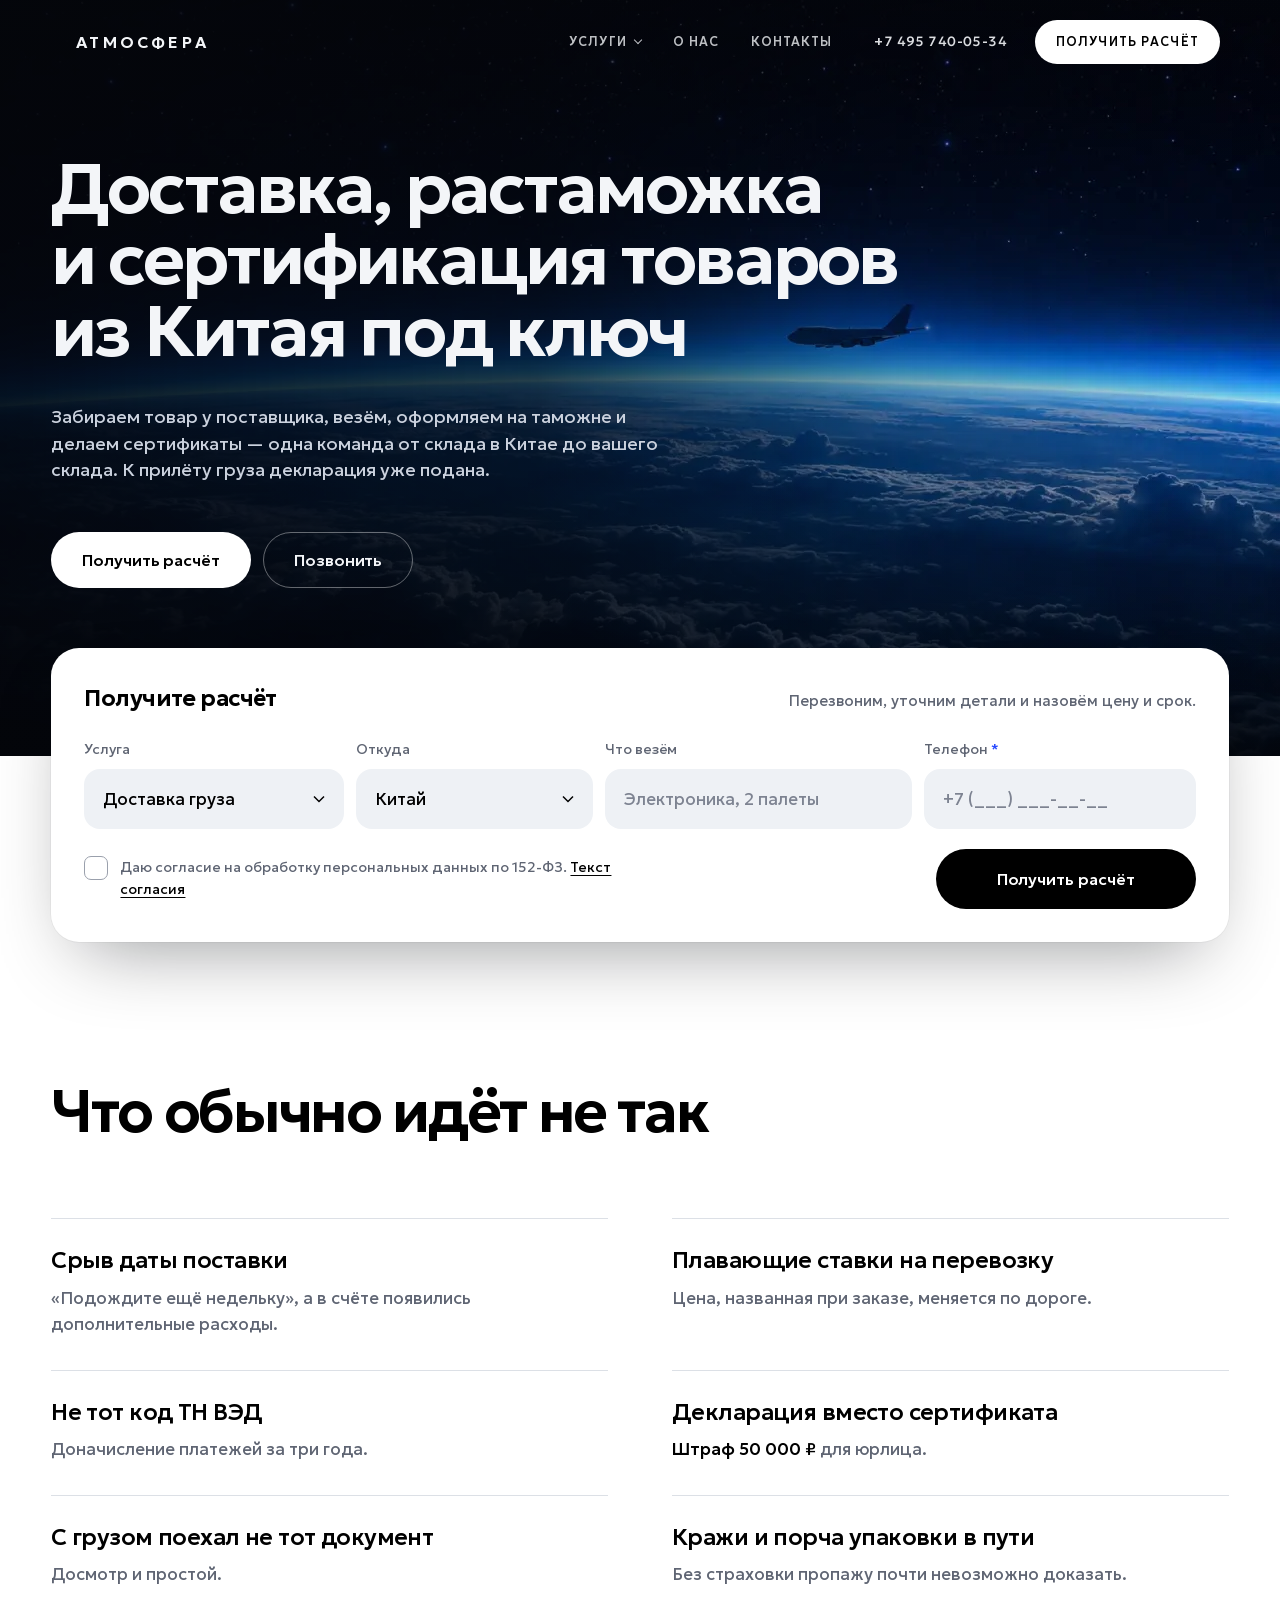
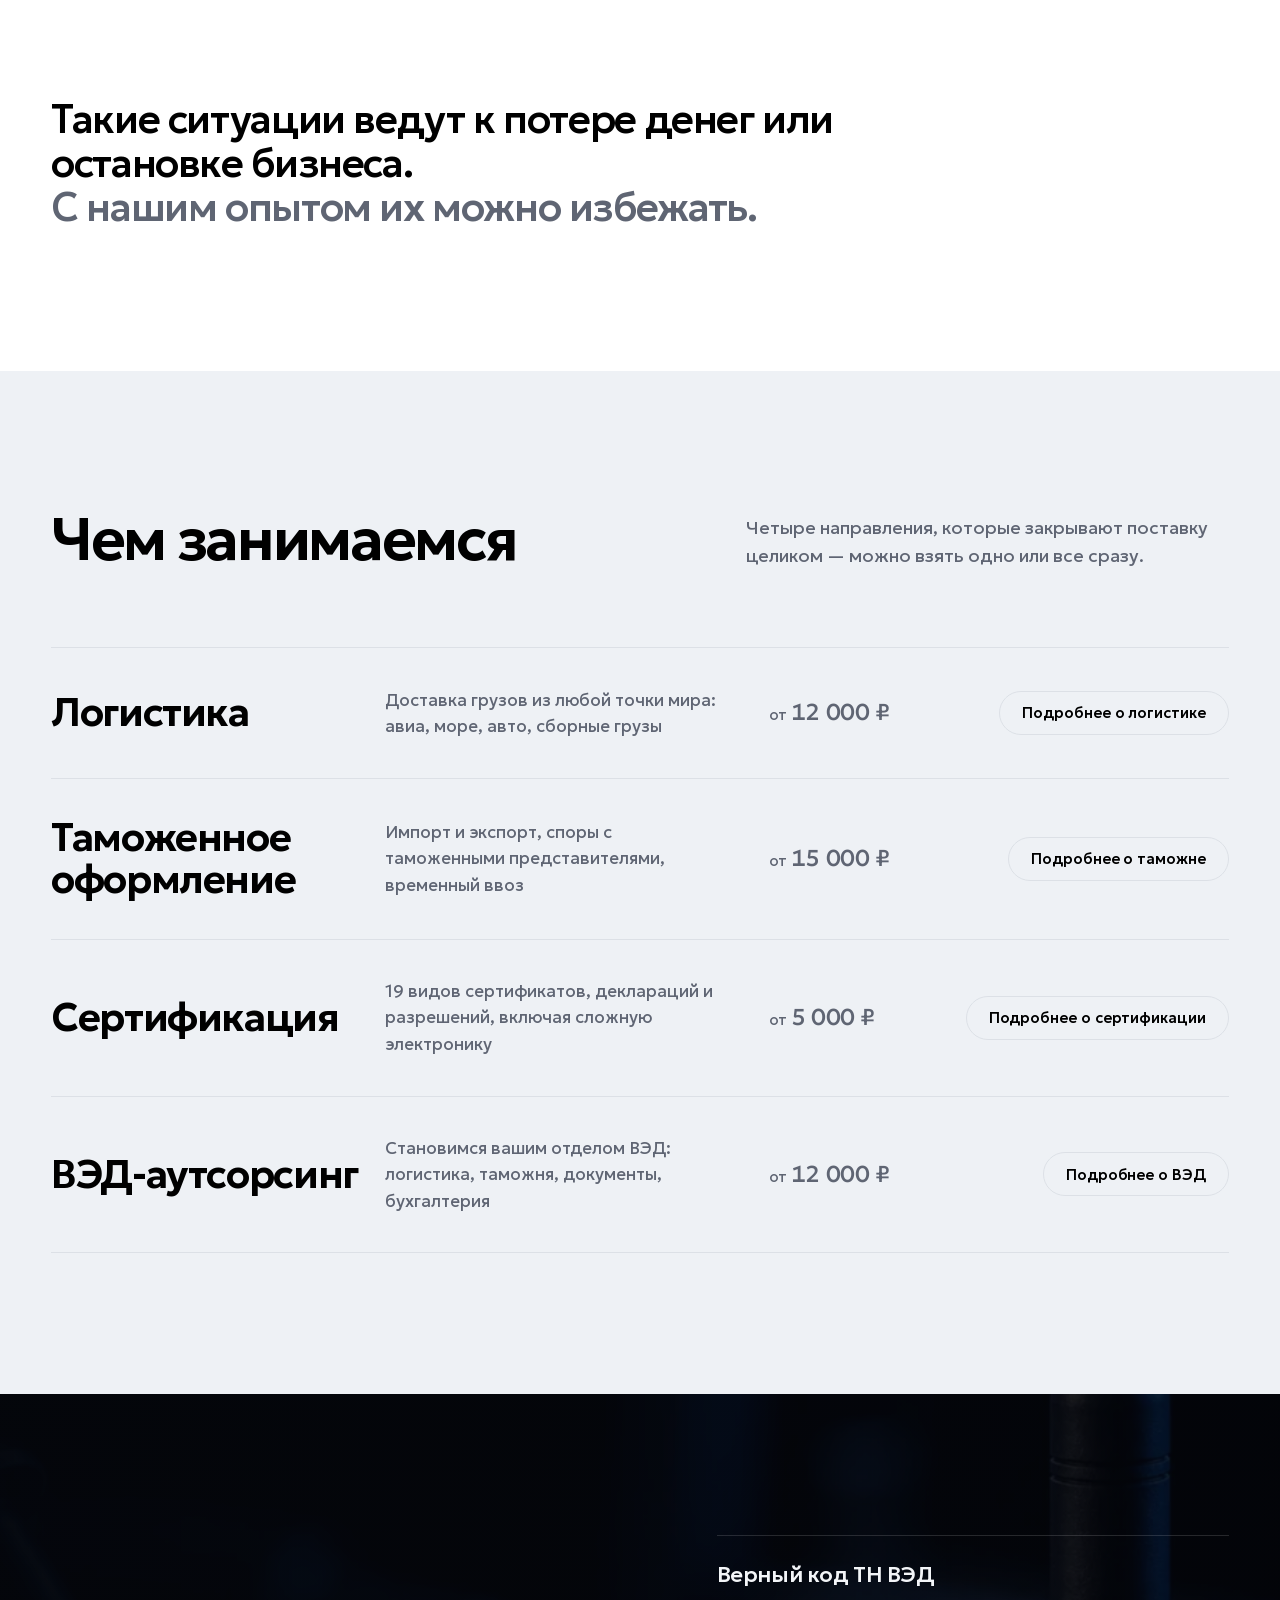
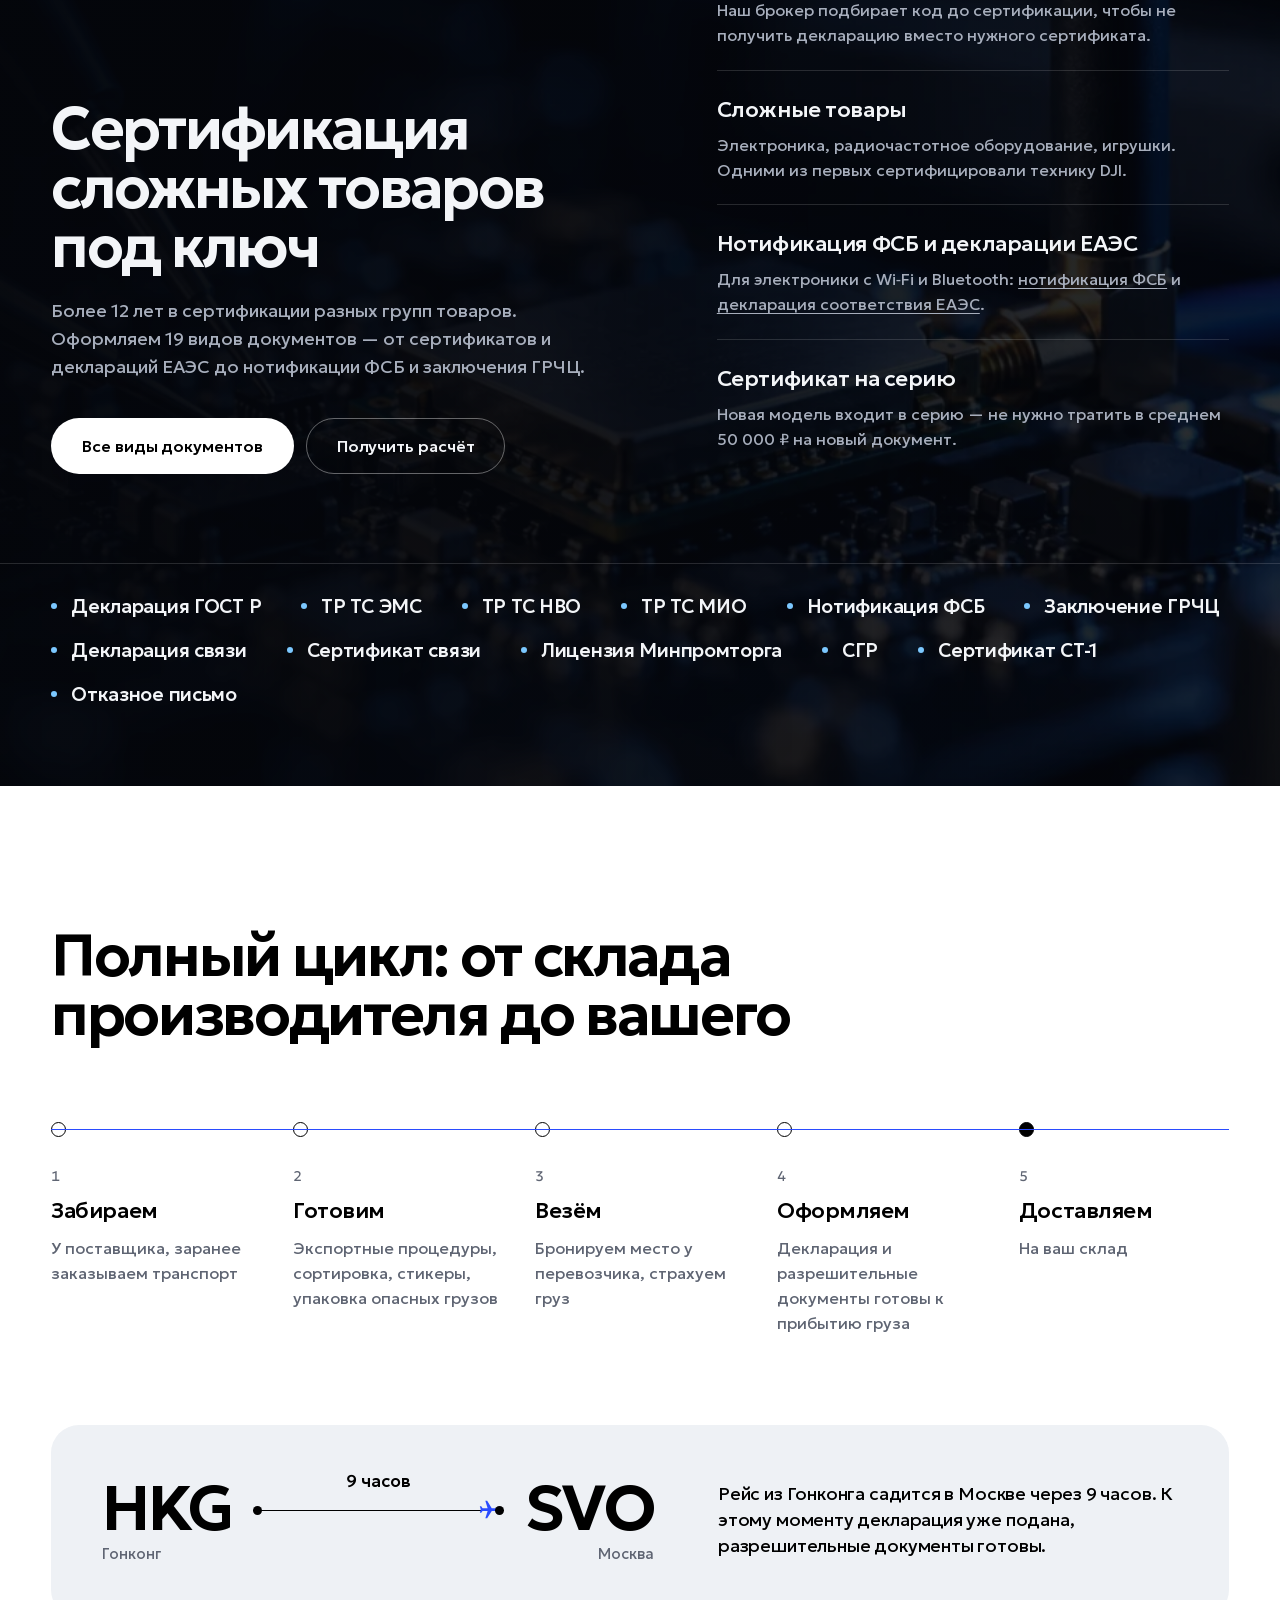
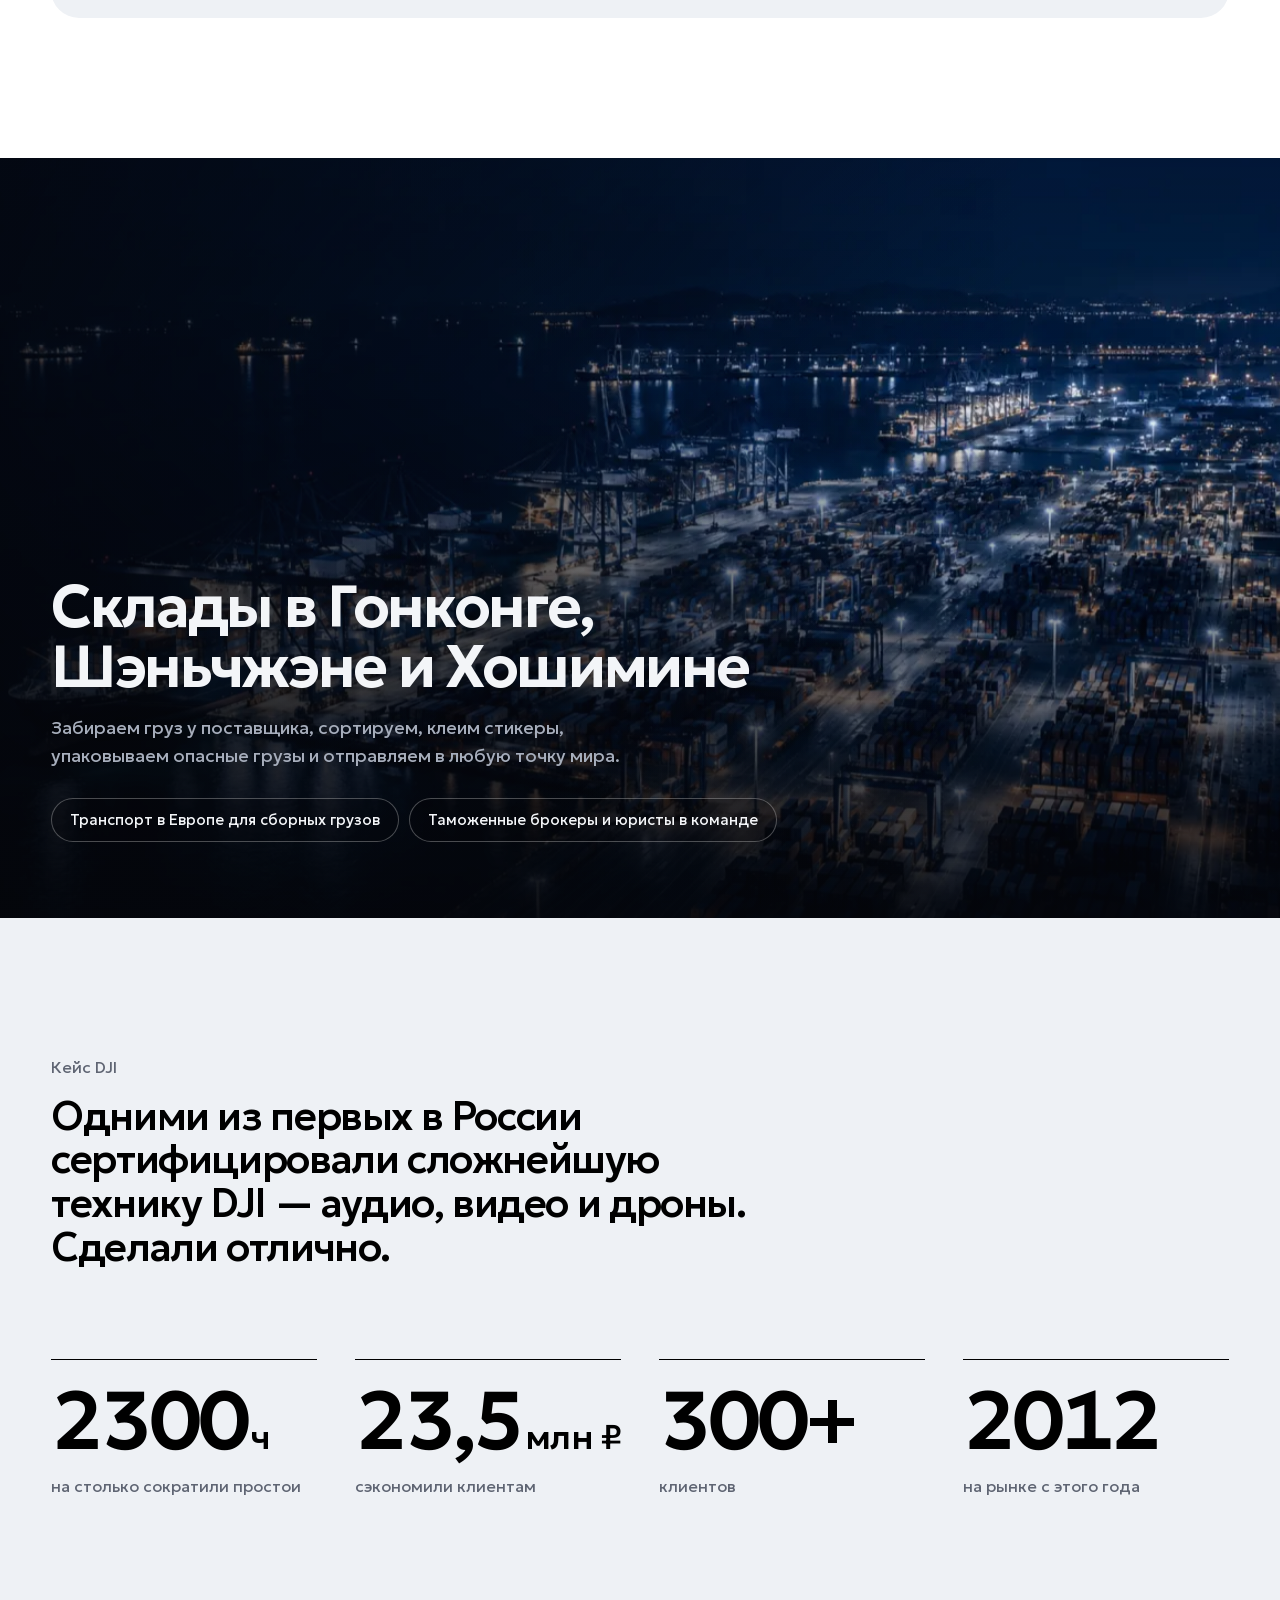
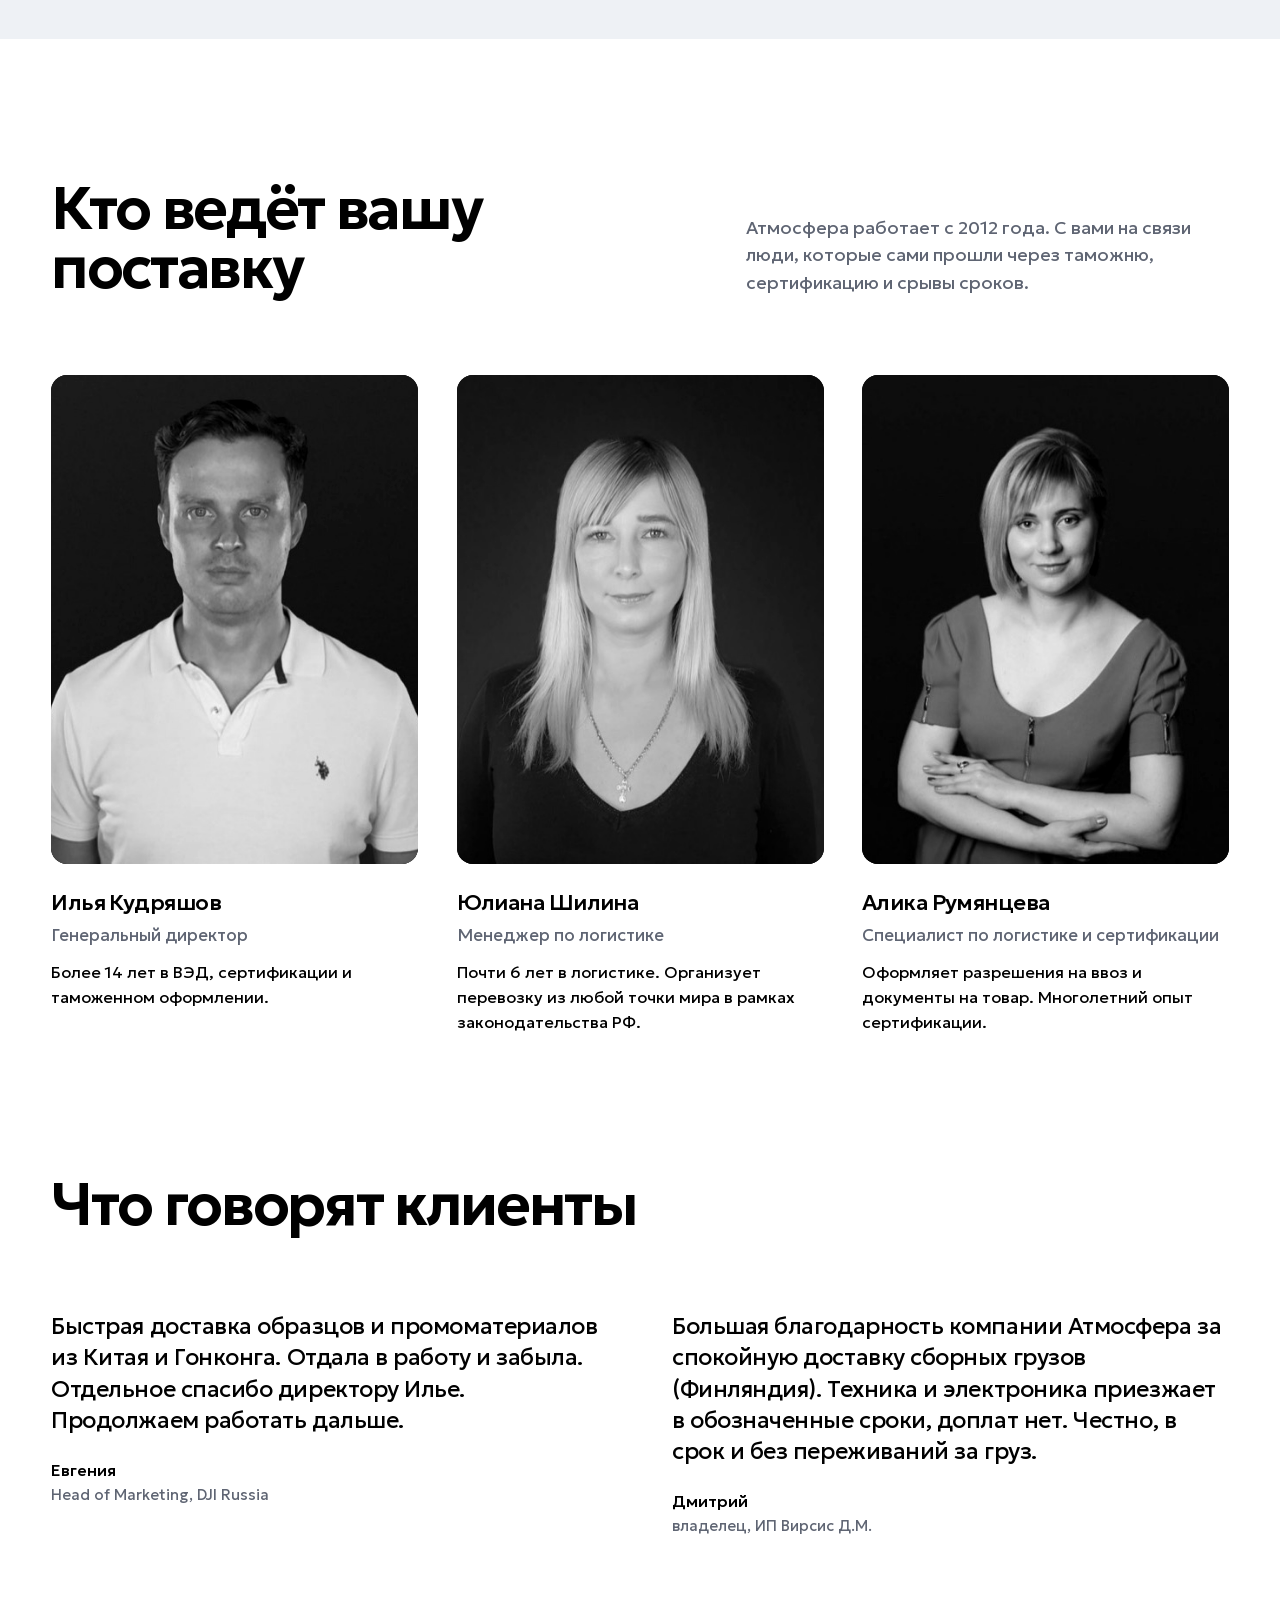
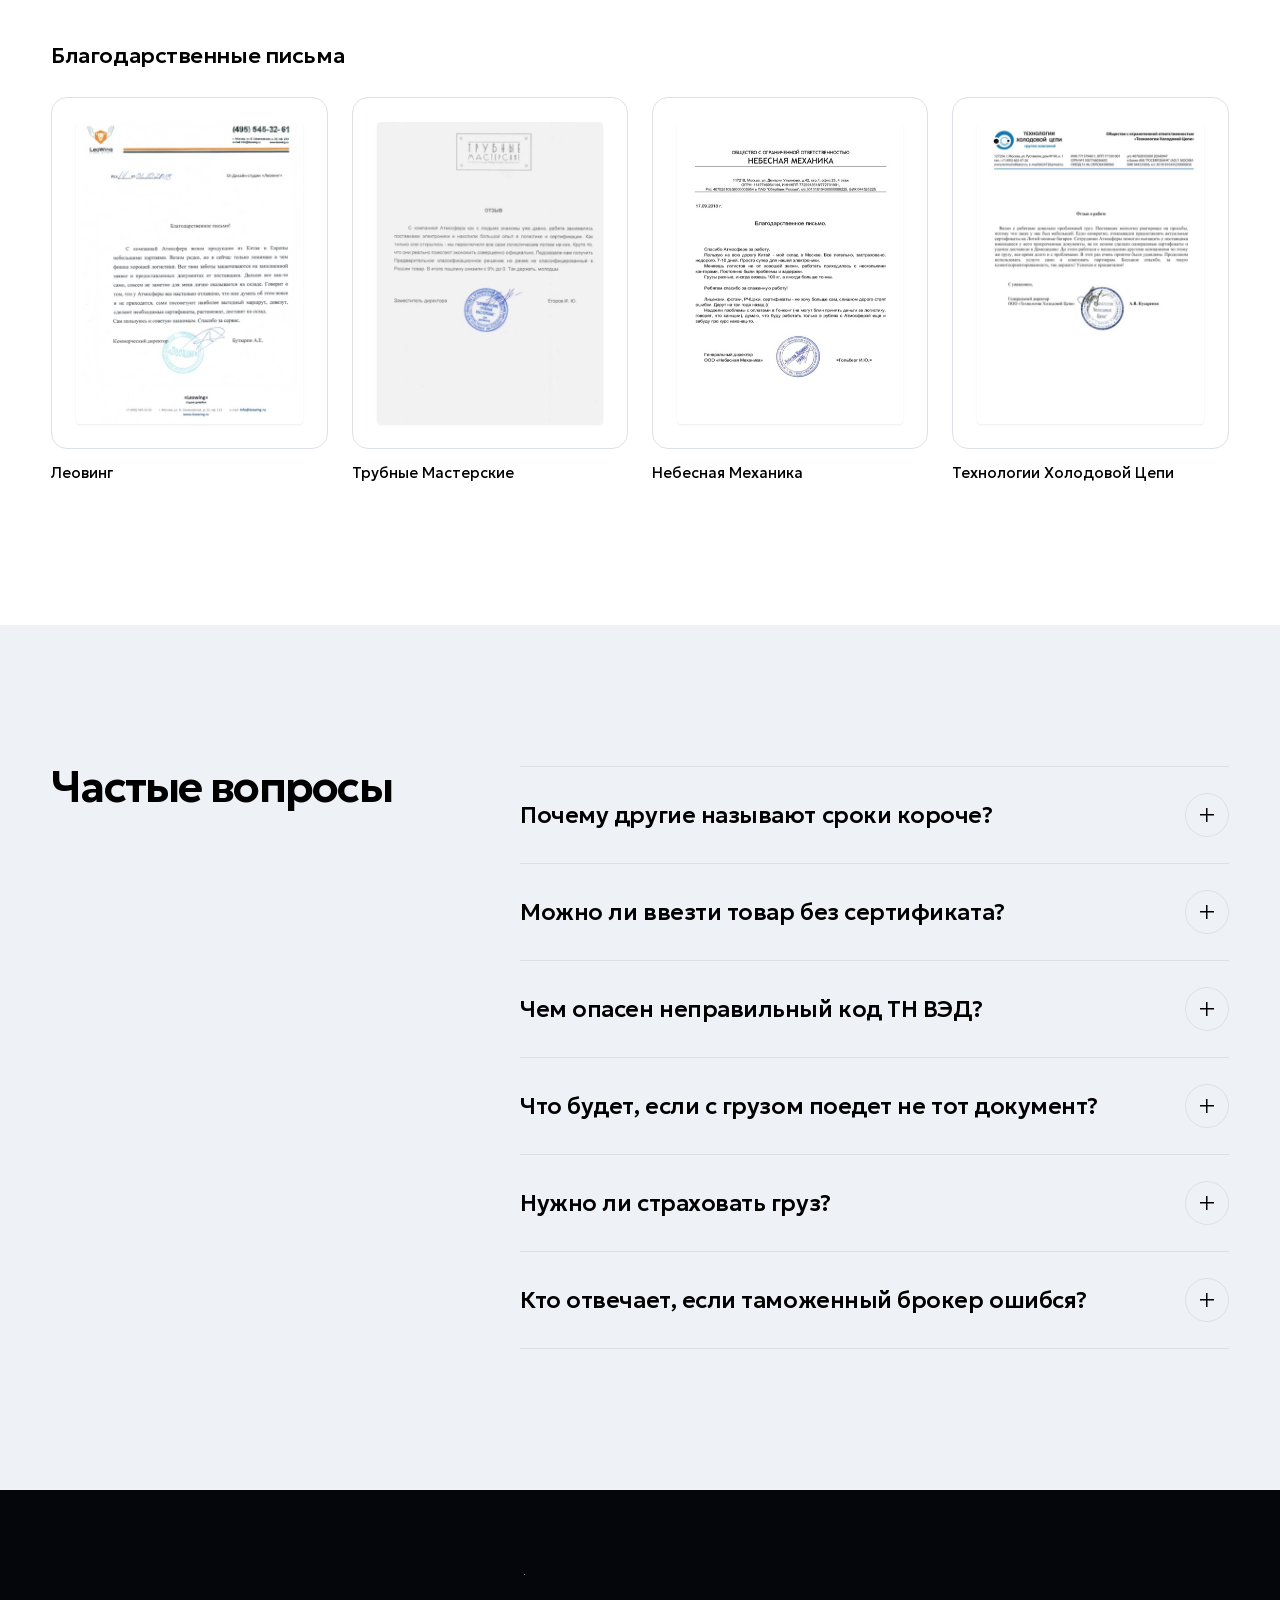
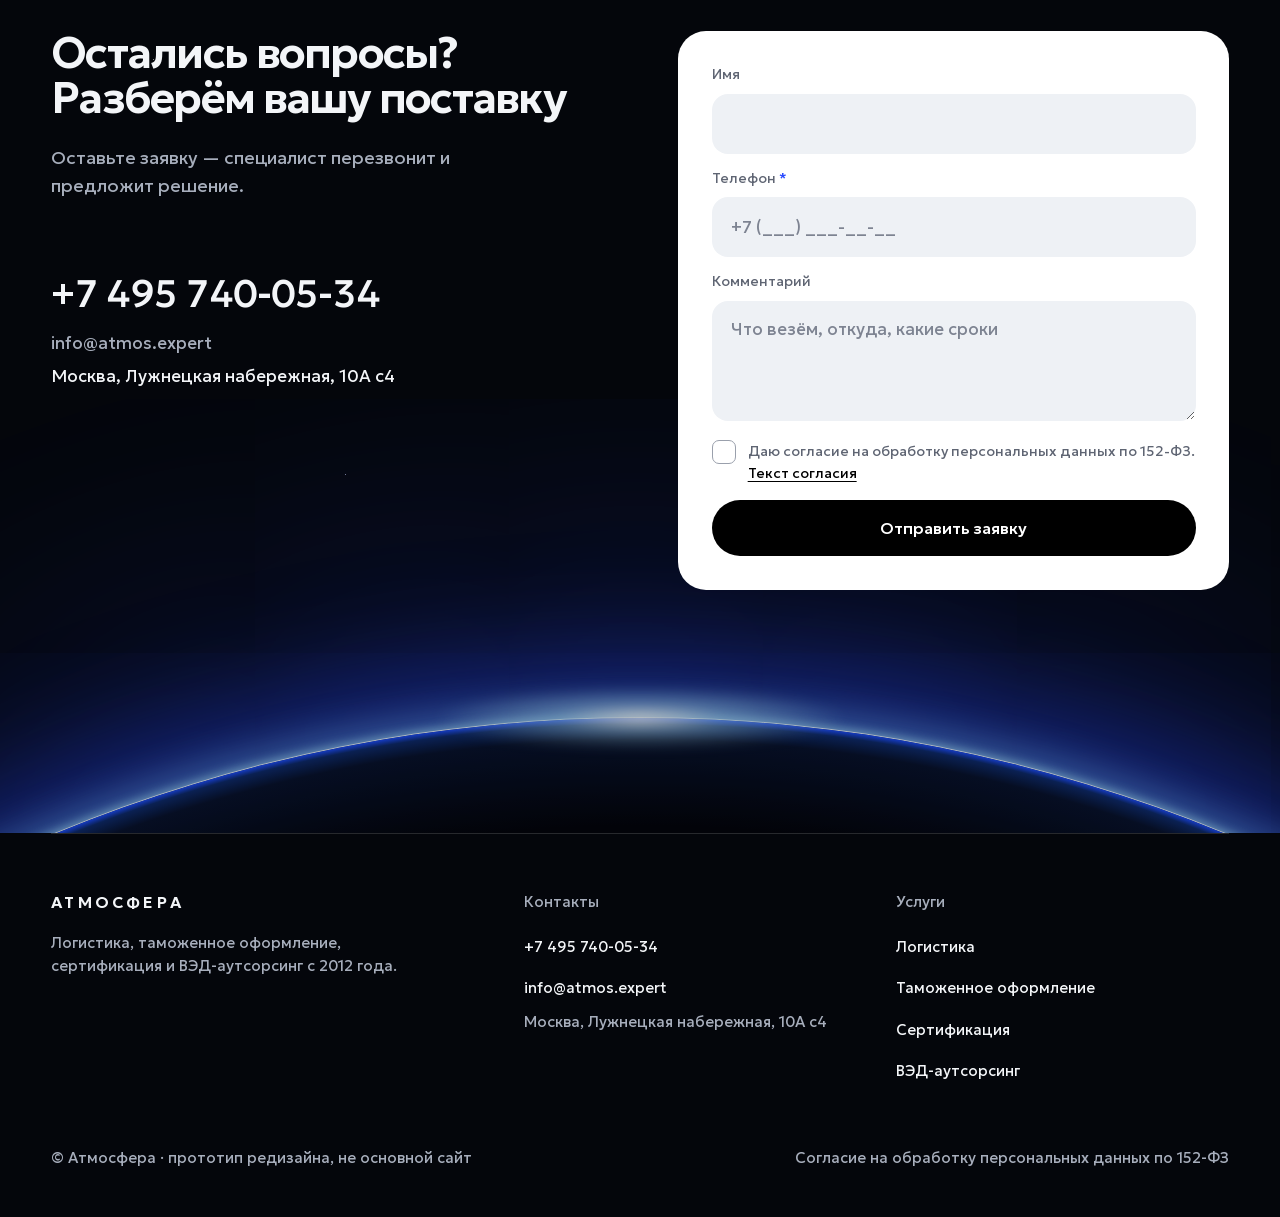
==== index.html @ dd4c804a "Обновление стенда: меню и маршрут Co-Authored-By: Claude Opus 5.5 <noreply@anthropic.com>" ====
<!doctype html>
<html lang="ru">
<head>
<meta charset="utf-8">
<meta name="viewport" content="width=device-width, initial-scale=1">
<title>Доставка грузов из Китая, таможенное оформление и сертификация под ключ — Атмосфера, Москва</title>
<meta name="description" content="Доставка грузов из Китая и Азии, таможенное оформление, сертификаты и декларации ЕАЭС, нотификация ФСБ. С 2012 года. Москва, +7 495 740-05-34.">
<meta name="robots" content="noindex, nofollow">
<meta name="theme-color" content="#04060B">
<link rel="icon" href="data:image/svg+xml,%3Csvg xmlns=%27http://www.w3.org/2000/svg%27 viewBox=%270 0 64 64%27%3E%3Crect width=%2764%27 height=%2764%27 rx=%2714%27 fill=%27%2304060B%27/%3E%3Cpath d=%27M8 46 Q32 30 56 46%27 stroke=%27%237CC8FF%27 stroke-width=%274%27 fill=%27none%27/%3E%3C/svg%3E">
<meta property="og:type" content="website">
<meta property="og:title" content="Доставка грузов из Китая, таможенное оформление и сертификация под ключ — Атмосфера">
<meta property="og:site_name" content="Атмосфера">
<link rel="preload" href="assets/fonts/geologica-cyrillic.woff2" as="font" type="font/woff2" crossorigin>
<link rel="stylesheet" href="assets/fonts/fonts.css">
<link rel="stylesheet" href="style.css">
<script>document.documentElement.classList.add('js');</script>
<script type="application/ld+json">{"@context": "https://schema.org", "@graph": [{"@type": ["Organization", "LocalBusiness"], "@id": "https://atmos.expert/#org", "name": "Атмосфера", "url": "https://atmos.expert/", "telephone": "+7 495 740-05-34", "email": "info@atmos.expert", "foundingDate": "2012", "address": {"@type": "PostalAddress", "streetAddress": "Лужнецкая набережная, 10А с4", "addressLocality": "Москва", "addressCountry": "RU"}, "description": "Логистика, таможенное оформление, сертификация продукции и ВЭД-аутсорсинг с 2012 года."}, {"@type": "WebSite", "url": "https://atmos.expert/", "name": "Атмосфера", "publisher": {"@id": "https://atmos.expert/#org"}}, {"@type": "FAQPage", "mainEntity": [{"@type": "Question", "name": "Почему другие называют сроки короче?", "acceptedAnswer": {"@type": "Answer", "text": "Чтобы продать услугу, многие занижают сроки, а потом просят подождать «ещё недельку» — не учли букинг, погрузку, перегрузку. Мы сразу называем реальный срок и реальную стоимость."}}, {"@type": "Question", "name": "Можно ли ввезти товар без сертификата?", "acceptedAnswer": {"@type": "Answer", "text": "Да, через процедуру временного ввоза — для товаров, сертификация которых долгая и дорогая, например электроники с мощными радиопередатчиками. Подскажем, подходит ли она вам."}}, {"@type": "Question", "name": "Чем опасен неправильный код ТН ВЭД?", "acceptedAnswer": {"@type": "Answer", "text": "Таможня может пересмотреть классификацию в течение трёх лет после ввоза и доначислить пошлину — даже если товар уже продан. Наш брокер подбирает код до поставки, а сертификат делаем под этот код."}}, {"@type": "Question", "name": "Что будет, если с грузом поедет не тот документ?", "acceptedAnswer": {"@type": "Answer", "text": "Досмотр и простой: для груза от тонны это около 20 000 ₽ в сутки. Мы оставляем с грузом только коммерческий инвойс — на нём и ставят все печати."}}, {"@type": "Question", "name": "Нужно ли страховать груз?", "acceptedAnswer": {"@type": "Answer", "text": "Мы стараемся страховать все грузы: ставка обычно около 0,3% от стоимости инвойса — несравнимо с ценой кражи или порчи."}}, {"@type": "Question", "name": "Кто отвечает, если таможенный брокер ошибся?", "acceptedAnswer": {"@type": "Answer", "text": "Многие брокеры перекладывают ответственность на импортёра в договоре. Читайте договор: представитель должен отвечать за правильное декларирование и сопровождать вас в общении с таможней. Мы так и работаем."}}]}]}</script>
</head>
<body>
<a class="skip-link" href="#main">Перейти к содержанию</a>

<header class="site-header" data-header>
  <div class="wrap">
    <div class="header-inner">
    <a class="logo" href="index.html" aria-label="Атмосфера — на главную">АТМОСФЕРА</a>
    <nav class="main-nav" id="main-nav" aria-label="Основное меню">
      <ul class="nav-list">
        <li class="nav-services">
          <button class="nav-trigger" type="button" aria-expanded="false" aria-controls="services-panel" data-services>Услуги<span class="chev" aria-hidden="true"></span></button>
          <div class="services-panel" id="services-panel">
            <p class="services-label">Услуги</p>
            <ul class="services-grid">
            <li><a class="svc-link" href="logistika.html"><b>Логистика</b><span>Авиа, море, авто, сборные грузы</span><em>от 12 000 ₽</em></a></li>
            <li><a class="svc-link" href="tamozhennoe-oformlenie.html"><b>Таможенное оформление</b><span>Импорт, экспорт, временный ввоз</span><em>от 15 000 ₽</em></a></li>
            <li><a class="svc-link" href="sertifikaciya.html"><b>Сертификация</b><span>19 видов сертификатов и разрешений</span><em>от 5 000 ₽</em></a></li>
            <li><a class="svc-link" href="ved.html"><b>ВЭД-аутсорсинг</b><span>Ваш отдел ВЭД под ключ</span><em>от 12 000 ₽</em></a></li>
            </ul>
            <div class="services-more"><span>Часто ищут</span><a href="notifikaciya-fsb.html">Нотификация ФСБ</a><a href="deklaraciya-eaes.html">Декларация ЕАЭС</a><a href="tamozhennoe-oformlenie.html#vremennyj-vvoz">Временный ввоз</a></div>
          </div>
        </li>
        <li><a class="nav-link" href="#team">О нас</a></li>
        <li><a class="nav-link" href="#contacts">Контакты</a></li>
      </ul>
      <div class="nav-actions">
        <a class="btn btn-light" href="#calc" data-to-phone>Получить расчёт</a>
        <a class="btn btn-outline-light" href="tel:+74957400534">Позвонить</a>
        <a class="nav-phone" href="tel:+74957400534">+7 495 740-05-34</a>
      </div>
    </nav>
    <a class="header-phone" href="tel:+74957400534">+7 495 740-05-34</a>
    <a class="btn btn-sm header-cta" href="#calc">Получить расчёт</a>
    <button class="burger" type="button" data-burger aria-controls="main-nav" aria-expanded="false" aria-label="Открыть меню"><span class="burger-lines"></span></button>
    </div>
  </div>
</header>

<main id="main">

  <section class="night hero hero--photo" aria-labelledby="hero-title">
    <div class="hero-media" aria-hidden="true"><picture><source type="image/webp" srcset="assets/bg/plane-828.webp 828w, assets/bg/plane-1280.webp 1280w, assets/bg/plane-1920.webp 1920w" sizes="100vw"><img src="assets/bg/plane-1600.jpg" alt="" width="1600" height="1067" fetchpriority="high" decoding="async"></picture></div>
    <span class="hero-end" data-hero-end aria-hidden="true"></span>
    <div class="wrap hero-inner">
      <div>
        <h1 id="hero-title" data-split>Доставка, растаможка и&nbsp;сертификация товаров из&nbsp;Китая под&nbsp;ключ</h1>
        <p class="hero-lead">Забираем товар у поставщика, везём, оформляем на таможне и делаем сертификаты — одна команда от склада в Китае до вашего склада. К прилёту груза декларация уже подана.</p>
        <div class="hero-actions">
          <a class="btn btn-light" href="#calc" data-to-phone>Получить расчёт</a>
          <a class="btn btn-outline-light" href="tel:+74957400534">Позвонить</a>
        </div>
      </div>
    </div>
  </section>

  <section class="quote" id="calc" aria-labelledby="calc-title">
    <div class="wrap">
      <div class="quote-card">
        <div class="quote-head">
          <h2 id="calc-title">Получите расчёт</h2>
          <p>Перезвоним, уточним детали и назовём цену и срок.</p>
        </div>
        <form data-form novalidate>
          <div class="quote-grid">
            <div class="field">
              <label for="calc-service">Услуга</label>
              <select id="calc-service" name="service" data-service-select>
                <option>Доставка груза</option>
                <option>Таможенное оформление</option>
                <option>Сертификация</option>
                <option>ВЭД под ключ</option>
                <option>Пока не знаю</option>
              </select>
            </div>
            <div class="field">
              <label for="calc-from">Откуда</label>
              <select id="calc-from" name="from">
                <option>Китай</option>
                <option>Гонконг</option>
                <option>Вьетнам</option>
                <option>Европа</option>
                <option>США</option>
                <option>Другая страна</option>
              </select>
            </div>
            <div class="field">
              <label for="calc-cargo">Что везём</label>
              <input id="calc-cargo" name="cargo" type="text" placeholder="Электроника, 2 палеты" autocomplete="off">
            </div>
            <div class="field field--phone">
              <label for="calc-phone">Телефон <span class="req" aria-hidden="true">*</span></label>
              <input id="calc-phone" name="phone" type="tel" inputmode="tel" placeholder="+7 (___) ___-__-__" autocomplete="tel" required aria-describedby="calc-phone-error" data-phone>
              <span class="field-error" id="calc-phone-error" aria-live="polite"></span>
            </div>
          </div>
          <div class="quote-foot">
          <div class="consent">
            <input id="calc-consent" type="checkbox" name="consent" aria-describedby="calc-consent-error" data-consent>
            <label for="calc-consent">Даю согласие на обработку персональных данных по 152-ФЗ. <a href="#soglasie">Текст согласия</a></label>
            <span class="field-error" id="calc-consent-error" aria-live="polite"></span>
          </div>
          <button class="btn btn-dark" type="submit">Получить расчёт</button>
          </div>
        </form>
      </div>
    </div>
  </section>

  <section class="section" id="problems" aria-labelledby="problems-title">
    <div class="wrap">
      <div class="section-head" data-reveal>
        <h2 id="problems-title">Что обычно идёт не так</h2>
      </div>
      <ul class="problems">
        <li class="problem"><h3>Срыв даты поставки</h3><p>«Подождите ещё недельку», а в счёте появились дополнительные расходы.</p></li>
        <li class="problem"><h3>Плавающие ставки на перевозку</h3><p>Цена, названная при заказе, меняется по дороге.</p></li>
        <li class="problem"><h3>Не тот код ТН ВЭД</h3><p>Доначисление платежей за три года.</p></li>
        <li class="problem"><h3>Декларация вместо сертификата</h3><p><strong>Штраф 50 000 ₽</strong> для юрлица.</p></li>
        <li class="problem"><h3>С грузом поехал не тот документ</h3><p>Досмотр и простой.</p></li>
        <li class="problem"><h3>Кражи и порча упаковки в пути</h3><p>Без страховки пропажу почти невозможно доказать.</p></li>
      </ul>
      <p class="verdict" data-reveal>Такие ситуации ведут к потере денег или остановке бизнеса. <span>С нашим опытом их можно избежать.</span></p>
    </div>
  </section>

  <section class="section section--mist" id="services" aria-labelledby="services-title">
    <div class="wrap">
      <div class="section-head section-head--split" data-reveal>
        <h2 id="services-title">Чем занимаемся</h2>
        <p>Четыре направления, которые закрывают поставку целиком — можно взять одно или все сразу.</p>
      </div>
      <div class="services">
        <article class="service" id="svc-logistics">
          <h3>Логистика</h3>
          <p>Доставка грузов из любой точки мира: авиа, море, авто, сборные грузы</p>
          <p class="price"><small>от</small>12 000 ₽</p>
          <a class="btn btn-sm btn-outline" href="logistika.html">Подробнее о логистике</a>
        </article>
        <article class="service" id="svc-customs">
          <h3>Таможенное оформление</h3>
          <p>Импорт и экспорт, споры с таможенными представителями, временный ввоз</p>
          <p class="price"><small>от</small>15 000 ₽</p>
          <a class="btn btn-sm btn-outline" href="tamozhennoe-oformlenie.html">Подробнее о таможне</a>
        </article>
        <article class="service" id="svc-cert">
          <h3>Сертификация</h3>
          <p>19 видов сертификатов, деклараций и разрешений, включая сложную электронику</p>
          <p class="price"><small>от</small>5 000 ₽</p>
          <a class="btn btn-sm btn-outline" href="sertifikaciya.html">Подробнее о сертификации</a>
        </article>
        <article class="service" id="svc-ved">
          <h3><span class="nowrap">ВЭД-аутсорсинг</span></h3>
          <p>Становимся вашим отделом ВЭД: логистика, таможня, документы, бухгалтерия</p>
          <p class="price"><small>от</small>12 000 ₽</p>
          <a class="btn btn-sm btn-outline" href="ved.html">Подробнее о ВЭД</a>
        </article>
      </div>
    </div>
  </section>

  <section class="cert-block" id="certification" aria-labelledby="cert-title">
    <div class="cert-block-media" aria-hidden="true" data-parallax><picture><source type="image/webp" srcset="assets/bg/lab-828.webp 828w, assets/bg/lab-1280.webp 1280w, assets/bg/lab-1920.webp 1920w" sizes="100vw"><img src="assets/bg/lab-1600.jpg" alt="" width="1600" height="1067" loading="lazy" decoding="async"></picture></div>
    <div class="wrap">
      <div class="cert-grid">
        <div data-reveal>
          <h2 id="cert-title">Сертификация сложных товаров под ключ</h2>
          <p class="lead">Более 12 лет в сертификации разных групп товаров. Оформляем 19 видов документов — от сертификатов и деклараций ЕАЭС до нотификации ФСБ и заключения ГРЧЦ.</p>
          <div class="hero-actions">
            <a class="btn btn-light" href="sertifikaciya.html">Все виды документов</a>
            <a class="btn btn-outline-light" href="#calc" data-service="Сертификация">Получить расчёт</a>
          </div>
        </div>
        <ul class="cert-points" data-reveal>
          <li><b>Верный код ТН ВЭД</b><span>Наш брокер подбирает код до сертификации, чтобы не получить декларацию вместо нужного сертификата.</span></li>
          <li><b>Сложные товары</b><span>Электроника, радиочастотное оборудование, игрушки. Одними из первых сертифицировали технику DJI.</span></li>
          <li><b>Нотификация ФСБ и декларации ЕАЭС</b><span>Для электроники с Wi‑Fi и Bluetooth: <a href="notifikaciya-fsb.html">нотификация ФСБ</a> и <a href="deklaraciya-eaes.html">декларация соответствия ЕАЭС</a>.</span></li>
          <li><b>Сертификат на серию</b><span>Новая модель входит в серию — не нужно тратить в среднем 50 000 ₽ на новый документ.</span></li>
        </ul>
      </div>
    </div>
    <div class="wrap ticker">
      <ul aria-label="Документы, которые оформляем чаще всего">
        <li>Декларация ГОСТ Р</li><li>ТР ТС ЭМС</li><li>ТР ТС НВО</li><li>ТР ТС МИО</li><li>Нотификация ФСБ</li><li>Заключение ГРЧЦ</li><li>Декларация связи</li><li>Сертификат связи</li><li>Лицензия Минпромторга</li><li>СГР</li><li>Сертификат СТ-1</li><li>Отказное письмо</li>
      </ul>
    </div>
  </section>

  <section class="section" id="route" aria-labelledby="route-title">
    <div class="wrap">
      <div class="section-head" data-reveal>
        <h2 id="route-title">Полный цикл: от склада производителя до вашего</h2>
      </div>
      <ol class="steps">
        <li class="step"><span class="step-n">1</span><h3>Забираем</h3><p>У поставщика, заранее заказываем транспорт</p></li>
        <li class="step"><span class="step-n">2</span><h3>Готовим</h3><p>Экспортные процедуры, сортировка, стикеры, упаковка опасных грузов</p></li>
        <li class="step"><span class="step-n">3</span><h3>Везём</h3><p>Бронируем место у перевозчика, страхуем груз</p></li>
        <li class="step"><span class="step-n">4</span><h3>Оформляем</h3><p>Декларация и разрешительные документы готовы к прибытию груза</p></li>
        <li class="step"><span class="step-n">5</span><h3>Доставляем</h3><p>На ваш склад</p></li>
      </ol>

      <div class="flight">
        <div class="flight-line" role="group" aria-label="Гонконг — Москва, 9 часов в воздухе">
          <div class="flight-city"><b>HKG</b><span>Гонконг</span></div>
          <div class="flight-track"><span>9 часов</span><i class="flight-plane" aria-hidden="true"><svg viewBox="0 0 24 24"><path fill="currentColor" d="M21 16v-2l-8-5V3.5a1.5 1.5 0 0 0-3 0V9l-8 5v2l8-2.5V19l-2 1.5V22l3.5-1 3.5 1v-1.5L13 19v-5.5z" transform="rotate(90 12 12)"/></svg></i></div>
          <div class="flight-city"><b>SVO</b><span>Москва</span></div>
        </div>
        <p>Рейс из Гонконга садится в Москве через 9 часов. К этому моменту декларация уже подана, разрешительные документы готовы.</p>
      </div>

    </div>
  </section>

  <section class="photo-band" aria-labelledby="band-title">
    <div class="photo-band-media" aria-hidden="true" data-parallax><picture><source type="image/webp" srcset="assets/bg/port-828.webp 828w, assets/bg/port-1280.webp 1280w, assets/bg/port-1920.webp 1920w" sizes="100vw"><img src="assets/bg/port-1600.jpg" alt="" width="1600" height="1067" loading="lazy" decoding="async"></picture></div>
    <div class="wrap" data-reveal>
      <h2 id="band-title">Склады в Гонконге, Шэньчжэне и Хошимине</h2>
      <p>Забираем груз у поставщика, сортируем, клеим стикеры, упаковываем опасные грузы и отправляем в любую точку мира.</p>
      <ul class="band-list">
        <li>Транспорт в Европе для сборных грузов</li>
        <li>Таможенные брокеры и юристы в команде</li>
      </ul>
    </div>
  </section>

  <section class="section section--mist" id="case" aria-labelledby="case-title">
    <div class="wrap">
      <h2 class="sr-only" id="case-title">Кейс DJI и результаты</h2>
      <p class="case-text" data-reveal><span>Кейс DJI</span>Одними из первых в России сертифицировали сложнейшую технику DJI — аудио, видео и дроны. Сделали отлично.</p>
      <div class="figures">
        <div class="figure"><b><span data-count="2300">2300</span><small>ч</small></b><p>на столько сократили простои</p></div>
        <div class="figure"><b><span data-count="23.5" data-decimals="1">23,5</span><small>млн ₽</small></b><p>сэкономили клиентам</p></div>
        <div class="figure"><b>300+</b><p>клиентов</p></div>
        <div class="figure"><b>2012</b><p>на рынке с этого года</p></div>
      </div>
    </div>
  </section>

  <section class="section" id="team" aria-labelledby="team-title">
    <div class="wrap">
      <div class="section-head section-head--split" data-reveal>
        <h2 id="team-title">Кто ведёт вашу поставку</h2>
        <p>Атмосфера работает с 2012 года. С вами на связи люди, которые сами прошли через таможню, сертификацию и срывы сроков.</p>
      </div>
      <div class="team">
        <article class="person">
          <img src="assets/team/ilya.jpg" alt="Илья Кудряшов" width="480" height="562" loading="lazy">
          <h3>Илья Кудряшов</h3>
          <p class="role">Генеральный директор</p>
          <p>Более 14 лет в ВЭД, сертификации и таможенном оформлении.</p>
        </article>
        <article class="person">
          <img src="assets/team/yuliana.jpg" alt="Юлиана Шилина" width="480" height="562" loading="lazy">
          <h3>Юлиана Шилина</h3>
          <p class="role">Менеджер по логистике</p>
          <p>Почти 6 лет в логистике. Организует перевозку из любой точки мира в рамках законодательства РФ.</p>
        </article>
        <article class="person">
          <img src="assets/team/alika.jpg" alt="Алика Румянцева" width="480" height="562" loading="lazy">
          <h3>Алика Румянцева</h3>
          <p class="role">Специалист по логистике и сертификации</p>
          <p>Оформляет разрешения на ввоз и документы на товар. Многолетний опыт сертификации.</p>
        </article>
      </div>
    </div>
  </section>

  <section class="section" id="reviews" aria-labelledby="reviews-title">
    <div class="wrap">
      <div class="section-head" data-reveal>
        <h2 id="reviews-title">Что говорят клиенты</h2>
      </div>
      <div class="quotes">
        <blockquote>
          <p>Быстрая доставка образцов и промоматериалов из Китая и Гонконга. Отдала в работу и забыла. Отдельное спасибо директору Илье. Продолжаем работать дальше.</p>
          <footer><b>Евгения</b>Head of Marketing, DJI Russia</footer>
        </blockquote>
        <blockquote>
          <p>Большая благодарность компании Атмосфера за спокойную доставку сборных грузов (Финляндия). Техника и электроника приезжает в обозначенные сроки, доплат нет. Честно, в срок и без переживаний за груз.</p>
          <footer><b>Дмитрий</b>владелец, ИП Вирсис Д.М.</footer>
        </blockquote>
      </div>

      <h3 class="letters-title">Благодарственные письма</h3>
      <div class="letters">
        <button class="letter" type="button" data-lightbox="assets/reviews/leoving.jpg" data-caption="Леовинг" data-alt="Благодарственное письмо от компании Леовинг" aria-label="Открыть письмо: Леовинг">
          <span class="letter-sheet"><img src="assets/reviews/thumb-leoving.jpg" alt="" width="480" height="633" loading="lazy"></span>
          <span class="letter-name">Леовинг</span>
        </button>
        <button class="letter" type="button" data-lightbox="assets/reviews/trubnye.jpg" data-caption="Трубные Мастерские" data-alt="Отзыв компании Трубные Мастерские" aria-label="Открыть письмо: Трубные Мастерские">
          <span class="letter-sheet"><img src="assets/reviews/thumb-trubnye.jpg" alt="" width="480" height="687" loading="lazy"></span>
          <span class="letter-name">Трубные Мастерские</span>
        </button>
        <button class="letter" type="button" data-lightbox="assets/reviews/nebesnaya.jpg" data-caption="Небесная Механика" data-alt="Благодарственное письмо от компании Небесная Механика" aria-label="Открыть письмо: Небесная Механика">
          <span class="letter-sheet"><img src="assets/reviews/thumb-nebesnaya.jpg" alt="" width="480" height="581" loading="lazy"></span>
          <span class="letter-name">Небесная Механика</span>
        </button>
        <button class="letter" type="button" data-lightbox="assets/reviews/thc.jpg" data-caption="Технологии Холодовой Цепи" data-alt="Отзыв компании Технологии Холодовой Цепи" aria-label="Открыть письмо: Технологии Холодовой Цепи">
          <span class="letter-sheet"><img src="assets/reviews/thumb-thc.jpg" alt="" width="480" height="678" loading="lazy"></span>
          <span class="letter-name">Технологии Холодовой Цепи</span>
        </button>
      </div>
    </div>
  </section>

  <section class="section section--mist" id="faq" aria-labelledby="faq-title">
    <div class="wrap faq-layout">
      <div class="section-head" data-reveal>
        <h2 id="faq-title">Частые вопросы</h2>
      </div>
      <div class="faq" data-accordion>
        <details>
          <summary>Почему другие называют сроки короче?</summary>
          <div class="answer"><p>Чтобы продать услугу, многие занижают сроки, а потом просят подождать «ещё недельку» — не учли букинг, погрузку, перегрузку. Мы сразу называем реальный срок и реальную стоимость.</p></div>
        </details>
        <details>
          <summary>Можно ли ввезти товар без сертификата?</summary>
          <div class="answer"><p>Да, через процедуру временного ввоза — для товаров, сертификация которых долгая и дорогая, например электроники с мощными радиопередатчиками. Подскажем, подходит ли она вам.</p></div>
        </details>
        <details>
          <summary>Чем опасен неправильный код ТН ВЭД?</summary>
          <div class="answer"><p>Таможня может пересмотреть классификацию в течение трёх лет после ввоза и доначислить пошлину — даже если товар уже продан. Наш брокер подбирает код до поставки, а сертификат делаем под этот код.</p></div>
        </details>
        <details>
          <summary>Что будет, если с грузом поедет не тот документ?</summary>
          <div class="answer"><p>Досмотр и простой: для груза от тонны это около 20 000 ₽ в сутки. Мы оставляем с грузом только коммерческий инвойс — на нём и ставят все печати.</p></div>
        </details>
        <details>
          <summary>Нужно ли страховать груз?</summary>
          <div class="answer"><p>Мы стараемся страховать все грузы: ставка обычно около 0,3% от стоимости инвойса — несравнимо с ценой кражи или порчи.</p></div>
        </details>
        <details>
          <summary>Кто отвечает, если таможенный брокер ошибся?</summary>
          <div class="answer"><p>Многие брокеры перекладывают ответственность на импортёра в договоре. Читайте договор: представитель должен отвечать за правильное декларирование и сопровождать вас в общении с таможней. Мы так и работаем.</p></div>
        </details>
      </div>
    </div>
  </section>

  <section class="night final" id="contacts" aria-labelledby="final-title">
    <div class="planet" aria-hidden="true"></div>
    <div class="wrap final-grid">
      <div>
        <h2 id="final-title">Остались вопросы? Разберём вашу поставку</h2>
        <p class="final-lead">Оставьте заявку — специалист перезвонит и предложит решение.</p>
        <div class="final-contacts">
          <a class="big-phone" href="tel:+74957400534">+7 495 740-05-34</a>
          <a href="mailto:info@atmos.expert">info@atmos.expert</a>
          <span>Москва, Лужнецкая набережная, 10А с4</span>
        </div>
      </div>
      <div class="quote-card">
        <form class="final-form" data-form novalidate>
          <div class="field">
            <label for="final-name">Имя</label>
            <input id="final-name" name="name" type="text" autocomplete="name">
          </div>
          <div class="field">
            <label for="final-phone">Телефон <span class="req" aria-hidden="true">*</span></label>
            <input id="final-phone" name="phone" type="tel" inputmode="tel" placeholder="+7 (___) ___-__-__" autocomplete="tel" required aria-describedby="final-phone-error" data-phone>
            <span class="field-error" id="final-phone-error" aria-live="polite"></span>
          </div>
          <div class="field">
            <label for="final-comment">Комментарий</label>
            <textarea id="final-comment" name="comment" placeholder="Что везём, откуда, какие сроки"></textarea>
          </div>
          <div class="consent">
            <input id="final-consent" type="checkbox" name="consent" aria-describedby="final-consent-error" data-consent>
            <label for="final-consent">Даю согласие на обработку персональных данных по 152-ФЗ. <a href="#soglasie">Текст согласия</a></label>
            <span class="field-error" id="final-consent-error" aria-live="polite"></span>
          </div>
          <button class="btn btn-dark" type="submit">Отправить заявку</button>
        </form>
      </div>
    </div>
  </section>

</main>

<footer class="site-footer">
  <div class="wrap">
    <div class="footer-grid">
      <div>
        <a class="logo" href="index.html">АТМОСФЕРА</a>
        <p class="footer-about">Логистика, таможенное оформление, сертификация и <span class="nowrap">ВЭД-аутсорсинг</span> с 2012 года.</p>
      </div>
      <div>
        <h2>Контакты</h2>
        <ul>
          <li><a href="tel:+74957400534">+7 495 740-05-34</a></li>
          <li><a href="mailto:info@atmos.expert">info@atmos.expert</a></li>
          <li>Москва, Лужнецкая набережная, 10А с4</li>
        </ul>
      </div>
      <div>
        <h2>Услуги</h2>
        <ul>
          <li><a href="logistika.html">Логистика</a></li>
          <li><a href="tamozhennoe-oformlenie.html">Таможенное оформление</a></li>
          <li><a href="sertifikaciya.html">Сертификация</a></li>
          <li><a href="ved.html"><span class="nowrap">ВЭД-аутсорсинг</span></a></li>
        </ul>
      </div>
    </div>
    <div class="footer-bottom">
      <span>© Атмосфера · прототип редизайна, не основной сайт</span>
      <span id="soglasie">Согласие на обработку персональных данных по 152-ФЗ</span>
    </div>
  </div>
</footer>

<nav class="mobile-bar" aria-label="Быстрая связь">
  <a class="btn btn-outline-light" href="tel:+74957400534">Позвонить</a>
  <a class="btn btn-light" href="#calc" data-to-phone>Заявка</a>
</nav>

<dialog class="lightbox" id="lightbox" aria-label="Благодарственное письмо">
  <div class="lightbox-inner">
    <button class="lightbox-close" type="button" data-lightbox-close>Закрыть</button>
    <img alt="" data-lightbox-img>
    <p class="lightbox-caption" data-lightbox-caption></p>
  </div>
</dialog>

<script src="app.js"></script>
</body>
</html>
---- assets/fonts/fonts.css ----
/* Geologica (SIL Open Font License), размещён на сайте — без запросов к Google */
@font-face {
  font-family: "Geologica";
  font-style: normal;
  font-weight: 300 600;
  font-display: swap;
  src: url("geologica-cyrillic.woff2") format("woff2");
  unicode-range: U+0301, U+0400-045F, U+0490-0491, U+04B0-04B1, U+2116;
}
@font-face {
  font-family: "Geologica";
  font-style: normal;
  font-weight: 300 600;
  font-display: swap;
  src: url("geologica-latin-ext.woff2") format("woff2");
  unicode-range: U+0100-02BA, U+02BD-02C5, U+02C7-02CC, U+02CE-02D7, U+02DD-02FF, U+0304, U+0308, U+0329, U+1D00-1DBF, U+1E00-1E9F, U+1EF2-1EFF, U+2020, U+20A0-20AB, U+20AD-20C4, U+2113, U+2C60-2C7F, U+A720-A7FF;
}
@font-face {
  font-family: "Geologica";
  font-style: normal;
  font-weight: 300 600;
  font-display: swap;
  src: url("geologica-latin.woff2") format("woff2");
  unicode-range: U+0000-00FF, U+0131, U+0152-0153, U+02BB-02BC, U+02C6, U+02DA, U+02DC, U+0304, U+0308, U+0329, U+2000-206F, U+20AC, U+2122, U+2191, U+2193, U+2212, U+2215, U+FEFF, U+FFFD;
}
---- style.css ----
/* Атмосфера — вариант D «Горизонт».
   Просто и дорого: белый воздух, крупная типографика, один смелый элемент — кромка атмосферы. */

:root {
  --night: #04060B;
  --ink: #000;
  --graphite: #5F6573;
  --mist: #EEF1F5;
  --line: #DCE0E6;
  --paper: #fff;
  --cobalt: #2A4BFF;
  --glow: #7CC8FF;
  --on-night: #F3F5F8;
  --on-night-2: #A7AEBC;
  --line-night: rgba(255, 255, 255, .14);

  --font: "Geologica", "Helvetica Neue", Arial, sans-serif;
  --pad: clamp(20px, 4vw, 56px);
  --max: 1360px;
  --section: clamp(88px, 11vw, 168px);
  --r-lg: 28px;
  --r-md: 16px;
  --header-h: 84px;

  /* шкала шрифта: 7 ступеней на весь сайт */
  --fs-display: clamp(34px, 5.6vw, 88px);   /* H1 первого экрана */
  --fs-h2: clamp(34px, 4.6vw, 72px);        /* заголовки секций */
  --fs-h2-side: clamp(30px, 3.4vw, 54px);   /* заголовок рядом с формой или списком */
  --fs-statement: clamp(26px, 3.1vw, 48px); /* крупные тезисы и названия услуг */
  --fs-h3: clamp(20px, 1.8vw, 26px);        /* подзаголовки блоков */
  --fs-h4: 22px;                            /* названия карточек */
  --fs-lead: clamp(17px, 1.4vw, 20px);      /* вводные абзацы */
}

*, *::before, *::after { box-sizing: border-box; }
html { -webkit-text-size-adjust: 100%; scroll-behavior: smooth; scroll-padding-top: calc(var(--header-h) + 16px); }
body {
  margin: 0;
  background: var(--paper);
  color: var(--ink);
  font: 400 17px/1.55 var(--font);
  -webkit-font-smoothing: antialiased;
  text-rendering: optimizeLegibility;
}
img { display: block; max-width: 100%; height: auto; }
a { color: inherit; }
h1, h2, h3, p { margin: 0; }
h1, h2, h3 { font-weight: 600; letter-spacing: -.03em; overflow-wrap: break-word; hyphens: manual; }
ul, ol { margin: 0; padding: 0; list-style: none; }
button { font: inherit; color: inherit; }

:focus-visible { outline: 2px solid var(--cobalt); outline-offset: 3px; border-radius: 6px; }

.sr-only {
  position: absolute; width: 1px; height: 1px; padding: 0; margin: -1px;
  overflow: hidden; clip: rect(0 0 0 0); white-space: nowrap; border: 0;
}
.skip-link {
  position: absolute; left: 16px; top: -60px; z-index: 100;
  background: var(--paper); color: var(--ink); padding: 10px 16px; border-radius: 999px;
}
.skip-link:focus { top: 12px; }

.wrap { width: 100%; max-width: calc(var(--max) + 2 * var(--pad)); margin: 0 auto; padding-inline: var(--pad); }

/* ---------- Кнопки ---------- */

.btn {
  display: inline-flex; align-items: center; justify-content: center; gap: 10px;
  min-height: 56px; padding: 0 30px;
  border-radius: 999px; border: 1px solid transparent;
  font: 500 16px/1 var(--font); letter-spacing: -.005em;
  text-decoration: none; white-space: nowrap; cursor: pointer;
  transition: background-color .2s, color .2s, border-color .2s;
}
.btn-sm { min-height: 44px; padding: 0 22px; font-size: 15px; }
.btn-light { background: var(--paper); color: var(--ink); }
.btn-light:hover { background: var(--glow); }
.btn-outline-light { border-color: rgba(255, 255, 255, .38); color: var(--on-night); background: transparent; }
.btn-outline-light:hover { border-color: var(--paper); }
.btn-dark { background: var(--ink); color: var(--paper); }
.btn-dark:hover { background: var(--cobalt); }
.btn-outline { border-color: var(--line); color: var(--ink); background: transparent; }
.btn-outline:hover { border-color: var(--ink); }

/* ---------- Шапка: капсула ---------- */

.site-header {
  position: fixed; inset: 0 0 auto; z-index: 50;
  padding-top: calc(12px + env(safe-area-inset-top, 0px));
  color: var(--on-night);
  pointer-events: none;            /* кликабельна только сама капсула */
}
.header-inner {
  pointer-events: auto; position: relative;
  height: 60px; display: flex; align-items: center; gap: 28px;
  padding: 0 8px 0 24px; border-radius: 999px;
  border: 1px solid transparent;
  transition: background-color .35s, border-color .35s, box-shadow .35s, color .35s;
}
.site-header.is-scrolled .header-inner {
  background: rgba(10, 14, 24, .55);
  border-color: rgba(255, 255, 255, .12);
  -webkit-backdrop-filter: saturate(1.5) blur(18px); backdrop-filter: saturate(1.5) blur(18px);
}
.site-header.is-solid { color: var(--ink); }
.site-header.is-solid .header-inner {
  background: rgba(255, 255, 255, .82);
  border-color: rgba(4, 6, 11, .08);
  box-shadow: 0 10px 40px -18px rgba(4, 6, 11, .35);
  -webkit-backdrop-filter: saturate(1.6) blur(18px); backdrop-filter: saturate(1.6) blur(18px);
}
.logo { font-weight: 600; font-size: 16px; letter-spacing: .2em; text-decoration: none; margin-right: auto; white-space: nowrap; }

.main-nav { display: flex; align-items: center; }
.nav-list { display: flex; align-items: center; gap: 4px; }
.nav-link, .nav-trigger {
  display: inline-flex; align-items: center; gap: 8px; height: 40px; padding: 0 14px; border-radius: 999px;
  font: 500 12.5px/1 var(--font); letter-spacing: .09em; text-transform: uppercase; color: inherit; text-decoration: none; white-space: nowrap;
  background: transparent; border: 0; cursor: pointer; opacity: .78;
  transition: opacity .2s, background-color .2s;
}
.nav-link:hover, .nav-trigger:hover, .nav-trigger[aria-expanded="true"], .nav-services.is-current .nav-trigger { opacity: 1; }
.nav-link:hover, .nav-trigger:hover, .nav-trigger[aria-expanded="true"] { background: rgba(127, 140, 160, .16); }
.nav-services.is-current .nav-trigger::after, .nav-link[aria-current]::after { content: ""; position: absolute; left: 50%; bottom: 6px; width: 4px; height: 4px; margin-left: -2px; border-radius: 50%; background: currentColor; }
.nav-trigger, .nav-link { position: relative; }
.chev { width: 6px; height: 6px; border: solid currentColor; border-width: 0 1.5px 1.5px 0; transform: translateY(-2px) rotate(45deg); transition: transform .25s; }
.nav-trigger[aria-expanded="true"] .chev { transform: translateY(1px) rotate(-135deg); }
.header-phone { text-decoration: none; font-size: 13.5px; font-weight: 500; letter-spacing: .03em; font-feature-settings: "tnum" 1; white-space: nowrap; opacity: .9; }
.site-header .header-cta { background: var(--paper); color: var(--ink); min-height: 44px; padding: 0 20px; font-size: 12.5px; letter-spacing: .09em; text-transform: uppercase; }
.site-header.is-solid .header-cta { background: var(--ink); color: var(--paper); }
.site-header.is-solid .header-cta:hover { background: var(--cobalt); }
.nav-actions { display: none; }

/* выпадающая панель услуг — всегда светлая */
.nav-services { position: relative; }
.services-panel {
  position: absolute; top: calc(100% + 22px); left: 50%; width: min(760px, calc(100vw - 32px));
  transform: translate(-50%, 8px); opacity: 0; visibility: hidden;
  background: var(--paper); color: var(--ink); border-radius: 28px; padding: 14px;
  box-shadow: 0 30px 80px -24px rgba(4, 6, 11, .45), 0 0 0 1px rgba(4, 6, 11, .06);
  transition: opacity .25s, transform .3s cubic-bezier(.2, .7, .1, 1), visibility .25s;
}
.services-panel::before { content: ""; position: absolute; left: 0; right: 0; top: -24px; height: 24px; } /* мост для курсора */
.nav-services.is-open .services-panel { opacity: 1; visibility: visible; transform: translate(-50%, 0); }
.services-label { display: none; }
.services-grid { display: grid; grid-template-columns: repeat(2, minmax(0, 1fr)); gap: 4px; }
.svc-link {
  display: grid; grid-template-columns: minmax(0, 1fr) auto; gap: 4px 16px; align-items: baseline;
  padding: 18px 20px; border-radius: 18px; text-decoration: none; color: var(--ink); transition: background-color .2s;
}
.svc-link:hover, .svc-link:focus-visible { background: var(--mist); }
.svc-link b { font-weight: 500; font-size: 18px; letter-spacing: -.015em; }
.svc-link em { grid-row: 1; grid-column: 2; font-style: normal; font-size: 14px; color: var(--ink); white-space: nowrap; font-feature-settings: "tnum" 1; }
.svc-link span { grid-column: 1 / -1; color: var(--graphite); font-size: 14px; }
.svc-link[aria-current] b { text-decoration: underline; text-underline-offset: 5px; text-decoration-thickness: 1px; }
.services-more { display: flex; flex-wrap: wrap; align-items: center; gap: 8px; margin-top: 10px; padding: 14px 20px 6px; border-top: 1px solid var(--line); }
.services-more span { color: var(--graphite); font-size: 14px; margin-right: 6px; }
.services-more a { font-size: 14px; color: var(--ink); text-decoration: none; padding: 8px 14px; border-radius: 999px; border: 1px solid var(--line); transition: border-color .2s; }
.services-more a:hover, .services-more a[aria-current] { border-color: var(--ink); }

.burger {
  display: none; width: 44px; height: 44px; border-radius: 999px;
  border: 1px solid currentColor; background: transparent; cursor: pointer; color: inherit;
  align-items: center; justify-content: center; opacity: .9; flex: none;
}
.burger-lines, .burger-lines::before, .burger-lines::after {
  display: block; width: 18px; height: 1.5px; background: currentColor; position: relative;
  transition: transform .25s, background-color .25s;
}
.burger-lines::before, .burger-lines::after { content: ""; position: absolute; left: 0; }
.burger-lines::before { top: -6px; }
.burger-lines::after { top: 6px; }

@media (max-width: 1099px) {
  .header-phone { display: none; }
  .header-inner { gap: 16px; }
}

/* ---------- Мобильное меню ---------- */
@media (max-width: 959px) {
  :root { --header-h: 72px; }
  .site-header { padding-top: calc(8px + env(safe-area-inset-top, 0px)); }
  .header-inner { height: 56px; padding: 0 6px 0 20px; gap: 10px; }
  .burger { display: inline-flex; }
  .main-nav {
    position: fixed; inset: 0; z-index: -1; display: block; overflow-y: auto; overscroll-behavior: contain;
    background: var(--night); color: var(--on-night);
    padding: calc(var(--header-h) + 24px + env(safe-area-inset-top, 0px)) var(--pad) calc(28px + env(safe-area-inset-bottom, 0px));
    opacity: 0; visibility: hidden; transition: opacity .3s, visibility .3s;
  }
  .nav-list { display: block; }
  .nav-trigger { display: none; }
  .services-panel {
    position: static; width: auto; transform: none; opacity: 1; visibility: visible;
    background: none; color: inherit; box-shadow: none; padding: 0; border-radius: 0; transition: none;
  }
  .services-panel::before { display: none; }
  .services-label { display: block; color: var(--on-night-2); font-size: 12px; font-weight: 500; letter-spacing: .1em; text-transform: uppercase; margin-bottom: 4px; }
  .services-grid { display: block; }
  .services-grid li { border-bottom: 1px solid var(--line-night); }
  .svc-link { color: var(--on-night); padding: 16px 0; border-radius: 0; }
  .svc-link:hover, .svc-link:focus-visible { background: none; }
  .svc-link b { font-size: 26px; letter-spacing: -.025em; }
  .svc-link em { color: var(--on-night-2); font-size: 15px; }
  .svc-link span { color: var(--on-night-2); }
  .services-more { border-top: 0; padding: 18px 0 4px; }
  .services-more span { color: var(--on-night-2); width: 100%; }
  .services-more a { color: var(--on-night); border-color: var(--line-night); }
  .nav-list > li:not(.nav-services) { display: inline-block; margin: 18px 8px 0 0; }
  .nav-link { height: 44px; padding: 0 18px; border: 1px solid var(--line-night); opacity: 1; font-size: 12.5px; }
  .nav-actions { display: grid; grid-template-columns: 1fr 1fr; gap: 10px; margin-top: 32px; }
  .nav-actions .btn { min-height: 54px; padding: 0 12px; }
  .nav-phone { grid-column: 1 / -1; justify-self: center; margin-top: 8px; color: var(--on-night-2); text-decoration: none; font-size: 17px; font-feature-settings: "tnum" 1; padding: 10px; }

  .site-header.is-open { color: var(--on-night); }
  .site-header.is-open .header-inner { background: transparent; border-color: transparent; box-shadow: none; -webkit-backdrop-filter: none; backdrop-filter: none; }
  .site-header.is-open .main-nav { opacity: 1; visibility: visible; }
  .site-header.is-open .header-cta { display: none; }
  .site-header.is-open .burger-lines { background: transparent; }
  .site-header.is-open .burger-lines::before { transform: translateY(6px) rotate(45deg); }
  .site-header.is-open .burger-lines::after { transform: translateY(-6px) rotate(-45deg); }
  body.menu-open { overflow: hidden; }
}
@media (max-width: 959px) and (prefers-reduced-motion: no-preference) {
  .site-header.is-open .services-grid li, .site-header.is-open .services-more, .site-header.is-open .nav-list > li:not(.nav-services), .site-header.is-open .nav-actions {
    animation: menu-in .5s cubic-bezier(.16, 1, .3, 1) both;
  }
  .site-header.is-open .services-grid li:nth-child(2) { animation-delay: .05s; }
  .site-header.is-open .services-grid li:nth-child(3) { animation-delay: .1s; }
  .site-header.is-open .services-grid li:nth-child(4) { animation-delay: .15s; }
  .site-header.is-open .services-more { animation-delay: .2s; }
  .site-header.is-open .nav-list > li:not(.nav-services) { animation-delay: .25s; }
  .site-header.is-open .nav-actions { animation-delay: .3s; }
  @keyframes menu-in { from { opacity: 0; transform: translateY(18px); } }
}
@media (max-width: 400px) { .header-cta { display: none; } }

/* ---------- Ночной экран и атмосфера ---------- */

.night {
  position: relative; overflow: hidden; isolation: isolate;
  background: var(--night); color: var(--on-night);
}
/* редкие звёзды — едва заметные */
.night::before {
  content: ""; position: absolute; inset: 0; z-index: -2; opacity: .55;
  background-image:
    radial-gradient(1px 1px at 12% 18%, #fff 50%, transparent 51%),
    radial-gradient(1px 1px at 27% 62%, #cfd8ff 50%, transparent 51%),
    radial-gradient(1px 1px at 41% 9%, #fff 50%, transparent 51%),
    radial-gradient(1.5px 1.5px at 58% 34%, #fff 50%, transparent 51%),
    radial-gradient(1px 1px at 71% 14%, #dfe6ff 50%, transparent 51%),
    radial-gradient(1px 1px at 83% 47%, #fff 50%, transparent 51%),
    radial-gradient(1px 1px at 92% 22%, #fff 50%, transparent 51%),
    radial-gradient(1px 1px at 6% 44%, #fff 50%, transparent 51%),
    radial-gradient(1px 1px at 64% 58%, #cfd8ff 50%, transparent 51%),
    radial-gradient(1px 1px at 35% 28%, #fff 50%, transparent 51%);
}

/* Планета: огромный круг, видна только верхняя кромка. Свечение — слои атмосферы. */
.planet {
  position: absolute; z-index: -1; left: 50%;
  width: max(240vw, 2600px); aspect-ratio: 1; border-radius: 50%;
  transform: translateX(-50%);
  top: var(--planet-top, 78%);
  background:
    radial-gradient(closest-side, #020309 93%, #07112b 98.6%, #0d2a6b 99.6%, #1b4dff 100%);
  box-shadow:
    0 -1px 0 0 rgba(255, 255, 255, .85),
    0 -3px 10px 0 rgba(160, 220, 255, .75),
    0 -14px 36px 2px rgba(124, 200, 255, .45),
    0 -48px 110px 10px rgba(42, 75, 255, .55),
    0 -140px 260px 40px rgba(42, 75, 255, .22);
}
/* восход: тонкий яркий блик на кромке */
.planet::after {
  content: ""; position: absolute; left: 50%; top: 0;
  width: 46vw; height: 90px; transform: translate(-50%, -50%);
  background: radial-gradient(50% 50% at 50% 50%, rgba(255, 255, 255, .95), rgba(170, 225, 255, .5) 28%, rgba(42, 75, 255, 0) 70%);
  filter: blur(6px);
}


/* ---------- Первый экран ---------- */

.hero {
  min-height: min(84svh, 820px);
  display: flex; flex-direction: column; justify-content: center;
  padding-top: calc(var(--header-h) + clamp(32px, 6vh, 80px));
  padding-bottom: clamp(130px, 17vh, 180px);
  --planet-top: 80%;
}
.hero-inner { display: grid; grid-template-columns: minmax(0, 1fr); gap: 40px; }
.hero h1 {
  font-size: var(--fs-display);
  line-height: 1; letter-spacing: -.04em;
  max-width: 13em;
}
.hero-lead {
  margin-top: clamp(24px, 3vw, 36px);
  max-width: 36em; font-size: var(--fs-lead); line-height: 1.5; color: var(--on-night-2);
}
.hero-actions { display: flex; flex-wrap: wrap; gap: 12px; margin-top: clamp(32px, 4vw, 48px); }
.hero-facts {
  display: flex; flex-wrap: wrap; gap: 12px 40px;
  margin-top: clamp(40px, 6vw, 72px); color: var(--on-night-2); font-size: 15px;
}
.hero-facts b { display: block; color: var(--on-night); font-weight: 500; font-size: 26px; letter-spacing: -.02em; font-feature-settings: "tnum" 1; }

.crumbs { display: flex; gap: 10px; font-size: 14px; color: var(--on-night-2); margin-bottom: 28px; }
.crumbs a { text-decoration: none; color: var(--on-night); }
.crumbs a:hover { text-decoration: underline; text-underline-offset: 4px; }
.hero-price { margin-top: 20px; font-size: clamp(26px, 3vw, 40px); font-weight: 500; letter-spacing: -.03em; font-feature-settings: "tnum" 1; }
.hero-price small { font-size: .55em; color: var(--on-night-2); font-weight: 400; margin-right: 6px; letter-spacing: 0; }
.hero--service { min-height: min(80svh, 780px); }

/* ---------- Панель расчёта поверх края экрана ---------- */

.quote { position: relative; z-index: 2; margin-top: clamp(-120px, -12vh, -96px); }
.quote-card {
  background: var(--paper); color: var(--ink);
  border-radius: var(--r-lg);
  padding: clamp(22px, 2.6vw, 36px);
  box-shadow: 0 30px 80px -30px rgba(4, 6, 11, .45), 0 0 0 1px rgba(4, 6, 11, .04);
}
.quote-head { display: flex; flex-wrap: wrap; align-items: baseline; justify-content: space-between; gap: 8px 24px; margin-bottom: 22px; }
.quote-head h2 { font-size: var(--fs-h3); letter-spacing: -.025em; }
.quote-head p { color: var(--graphite); font-size: 15px; max-width: 34em; }
.quote-grid {
  display: grid; gap: 12px;
  grid-template-columns: minmax(0, 1.1fr) minmax(0, 1fr) minmax(0, 1.3fr) minmax(0, 1.15fr);
  align-items: start;
}
.quote-foot { margin-top: 20px; display: flex; flex-wrap: wrap; align-items: center; justify-content: space-between; gap: 16px 32px; }
.quote-foot .consent { margin-top: 0; flex: 1 1 320px; max-width: 560px; }
.quote-foot .btn { min-height: 60px; min-width: 260px; }
@media (max-width: 1099px) {
  .quote-grid { grid-template-columns: repeat(2, minmax(0, 1fr)); }
}
@media (max-width: 599px) {
  .quote-foot .btn { width: 100%; }
}
@media (max-width: 599px) {
  .quote-grid { grid-template-columns: minmax(0, 1fr); }
}

/* ---------- Поля формы ---------- */

.field { display: flex; flex-direction: column; gap: 8px; min-width: 0; }
.field label { font-size: 14px; color: var(--graphite); }
.field label .req { color: var(--cobalt); }
.field input, .field select, .field textarea {
  width: 100%; min-height: 60px; padding: 0 18px;
  font: 400 17px/1.3 var(--font); color: var(--ink);
  background: var(--mist); border: 1px solid transparent; border-radius: var(--r-md);
  transition: border-color .2s, background-color .2s;
  -webkit-appearance: none; appearance: none;
}
.field textarea { min-height: 120px; padding: 16px 18px; resize: vertical; }
.field select {
  padding-right: 44px; cursor: pointer;
  background-image: url("data:image/svg+xml,%3Csvg xmlns='http://www.w3.org/2000/svg' width='12' height='8' viewBox='0 0 12 8'%3E%3Cpath d='M1 1.5l5 5 5-5' fill='none' stroke='%23000' stroke-width='1.5'/%3E%3C/svg%3E");
  background-repeat: no-repeat; background-position: right 18px center;
}
.field input::placeholder, .field textarea::placeholder { color: #7D8391; }
.field input:hover, .field select:hover, .field textarea:hover { border-color: var(--line); }
.field input:focus, .field select:focus, .field textarea:focus { outline: none; border-color: var(--cobalt); background: var(--paper); box-shadow: 0 0 0 3px rgba(42, 75, 255, .28); }
.field [aria-invalid="true"], .field [aria-invalid="true"]:focus { border-color: #C4262E; background: #FFF6F6; }
.field-error { font-size: 13px; color: #B3202A; min-height: 0; }
.field-error:empty { display: none; }

.consent { display: grid; grid-template-columns: 24px minmax(0, 1fr); gap: 12px; align-items: start; font-size: 14px; color: var(--graphite); }
.consent input {
  width: 22px; height: 22px; margin: 0; border-radius: 7px;
  border: 1.5px solid #9AA0AC; background: var(--paper);
  -webkit-appearance: none; appearance: none; cursor: pointer; display: grid; place-content: center;
}
.consent input::after { content: ""; width: 10px; height: 6px; border: 2px solid var(--paper); border-top: 0; border-right: 0; transform: rotate(-45deg) translate(1px, -1px); opacity: 0; }
.consent input:checked { background: var(--ink); border-color: var(--ink); }
.consent input:checked::after { opacity: 1; }
.consent input[aria-invalid="true"] { border-color: #C4262E; }
.consent a { color: var(--ink); text-underline-offset: 3px; }
.consent .field-error { grid-column: 2; }

.form-success { display: grid; gap: 8px; justify-items: start; padding: 20px 0 8px; }
.form-success-mark { width: 48px; height: 48px; border-radius: 50%; background: var(--ink); margin-bottom: 8px; position: relative; }
.form-success-mark::after { content: ""; position: absolute; left: 17px; top: 14px; width: 12px; height: 20px; border: solid var(--paper); border-width: 0 2.5px 2.5px 0; transform: rotate(45deg); }
.form-success h3 { font-size: var(--fs-h3); font-weight: 500; letter-spacing: -.02em; }
.form-success p { color: var(--graphite); font-size: 17px; }
.form-success-alt a { color: var(--ink); font-weight: 500; text-underline-offset: 3px; white-space: nowrap; }
.form-success:focus { outline: none; }

/* ---------- Секции ---------- */

.section { padding-block: var(--section); }
.section + .section { padding-top: 0; }
.section--mist { background: var(--mist); }
.section--mist + .section, .section + .section--mist { padding-top: var(--section); }

.section-head { display: grid; grid-template-columns: minmax(0, 1fr); gap: 20px; margin-bottom: clamp(48px, 6vw, 88px); }
.section-head h2 { font-size: var(--fs-h2); line-height: 1; letter-spacing: -.04em; max-width: 14em; }
.section-head p { color: var(--graphite); font-size: var(--fs-lead); max-width: 34em; }
@media (min-width: 960px) {
  .section-head--split { grid-template-columns: minmax(0, 1.4fr) minmax(0, 1fr); align-items: end; }
}

/* ---------- Проблемы ---------- */

.problems { display: grid; grid-template-columns: repeat(2, minmax(0, 1fr)); column-gap: clamp(32px, 5vw, 96px); }
.problem { padding: 28px 0 32px; border-top: 1px solid var(--line); }
.problem h3 { font-size: var(--fs-h3); font-weight: 500; letter-spacing: -.025em; line-height: 1.2; }
.problem p { margin-top: 10px; color: var(--graphite); max-width: 30em; }
.problem strong { color: var(--ink); font-weight: 500; }
.verdict {
  margin-top: clamp(48px, 6vw, 80px);
  font-size: var(--fs-statement); line-height: 1.12; letter-spacing: -.035em; font-weight: 500; max-width: 22em;
}
.verdict span { display: block; color: var(--graphite); }
@media (max-width: 767px) { .problems { grid-template-columns: minmax(0, 1fr); } }

/* ---------- Услуги ---------- */

.services { border-bottom: 1px solid var(--line); }
.service {
  display: grid; align-items: center; gap: 16px 40px;
  grid-template-columns: minmax(0, 1.2fr) minmax(0, 1.4fr) 170px 250px;
  padding: clamp(28px, 3vw, 40px) 0; border-top: 1px solid var(--line);
}
.service h3 { font-size: var(--fs-statement); line-height: 1.05; letter-spacing: -.035em; }
.service p { color: var(--graphite); }
@media (min-width: 960px) { .service .btn { justify-self: end; } }
.service .price { font-size: clamp(20px, 1.8vw, 26px); font-weight: 500; letter-spacing: -.02em; white-space: nowrap; font-feature-settings: "tnum" 1; }
.service .price small { font-size: 15px; color: var(--graphite); font-weight: 400; margin-right: 4px; }
@media (max-width: 959px) {
  .service { grid-template-columns: minmax(0, 1fr) auto; align-items: baseline; }
  .service h3 { grid-column: 1; grid-row: 1; }
  .service .price { grid-column: 2; grid-row: 1; }
  .service p:not(.price) { grid-column: 1 / -1; grid-row: 2; }
  .service .btn { grid-column: 1 / -1; grid-row: 3; justify-self: start; }
}

/* ---------- Маршрут ---------- */

.steps { display: grid; grid-template-columns: repeat(5, minmax(0, 1fr)); gap: 32px; position: relative; }
.steps::before, .steps::after { content: ""; position: absolute; left: 0; right: 0; top: 7px; height: 1px; background: var(--line); }
.steps::after { background: var(--cobalt); transform-origin: left top; }
.step { position: relative; padding-top: 40px; }
.step::before {
  content: ""; position: absolute; top: 0; left: 0; width: 15px; height: 15px; border-radius: 50%;
  background: var(--paper); border: 1px solid var(--ink);
}
.step:last-child::before { background: var(--ink); }
.step-n { font-size: 14px; color: var(--graphite); font-feature-settings: "tnum" 1; }
.step h3 { margin-top: 6px; font-size: var(--fs-h4); font-weight: 500; letter-spacing: -.02em; }
.step p { margin-top: 8px; color: var(--graphite); font-size: 16px; }
@media (max-width: 959px) {
  .steps { grid-template-columns: minmax(0, 1fr); gap: 0; }
  .steps::before, .steps::after { left: 7px; right: auto; top: 8px; bottom: 8px; width: 1px; height: auto; }
  .step { padding: 0 0 32px 44px; }
  .step::before { top: 4px; }
}

.flight {
  margin-top: clamp(56px, 7vw, 96px);
  display: grid; grid-template-columns: minmax(0, 1.2fr) minmax(0, 1fr); gap: clamp(32px, 5vw, 80px); align-items: center;
  background: var(--mist); border-radius: var(--r-lg); padding: clamp(28px, 4vw, 56px);
}
.flight-line { display: grid; grid-template-columns: auto minmax(0, 1fr) auto; align-items: center; gap: 20px; }
.flight-city b { display: block; font-size: clamp(40px, 5vw, 76px); font-weight: 600; letter-spacing: -.04em; line-height: 1; }
.flight-city span { color: var(--graphite); font-size: 15px; }
.flight-city:last-child { text-align: right; }
.flight-track { position: relative; height: 1px; background: var(--ink); margin-bottom: 22px; }
.flight-track::before, .flight-track::after { content: ""; position: absolute; top: -4px; width: 9px; height: 9px; border-radius: 50%; background: var(--ink); }
.flight-track::before { left: 0; }
.flight-track::after { right: 0; }
.flight-track span {
  position: absolute; left: 50%; bottom: 12px; transform: translateX(-50%);
  font-weight: 500; white-space: nowrap; font-feature-settings: "tnum" 1;
}
@media (max-width: 559px) {
  .flight-line { gap: 12px; }
  .flight-city b { font-size: 34px; }
  .flight-track span { font-size: 14px; }
}
.flight p { font-size: var(--fs-lead); line-height: 1.45; letter-spacing: -.01em; }
@media (max-width: 959px) {
  .flight { grid-template-columns: minmax(0, 1fr); }
}

/* ---------- Кейс и цифры ---------- */

.case-text {
  font-size: var(--fs-statement); line-height: 1.1; letter-spacing: -.035em; font-weight: 500; max-width: 19em;
}
.case-text span { display: block; margin-bottom: 18px; font-size: 16px; letter-spacing: 0; color: var(--graphite); font-weight: 400; }
.figures { margin-top: clamp(56px, 7vw, 104px); display: grid; grid-template-columns: repeat(4, minmax(0, 1fr)); gap: 0 clamp(20px, 3vw, 48px); }
.figure { border-top: 1px solid var(--ink); padding-top: 22px; }
.figure b {
  display: block; font-size: clamp(48px, 6.4vw, 104px); line-height: .95; font-weight: 600; letter-spacing: -.05em;
  font-feature-settings: "tnum" 1; white-space: nowrap;
}
.figure b small { font-size: .42em; letter-spacing: -.02em; font-weight: 500; margin-left: .12em; }
.figure p { margin-top: 14px; color: var(--graphite); font-size: 16px; max-width: 16em; }
@media (max-width: 959px) { .figures { grid-template-columns: repeat(2, minmax(0, 1fr)); row-gap: 40px; } }
@media (max-width: 420px) { .figure b { font-size: 44px; } }

/* ---------- Команда ---------- */

.team { display: grid; grid-template-columns: repeat(3, minmax(0, 1fr)); gap: clamp(20px, 3vw, 40px); }
.person img { width: 100%; aspect-ratio: 3 / 4; object-fit: cover; object-position: 50% 20%; border-radius: var(--r-md); background: var(--night); filter: grayscale(1) contrast(1.06); }
.person h3 { margin-top: 22px; font-size: var(--fs-h4); font-weight: 500; letter-spacing: -.025em; }
.person .role { margin-top: 2px; color: var(--graphite); }
.person p:last-child { margin-top: 12px; font-size: 16px; color: var(--ink); max-width: 26em; }
@media (max-width: 959px) {
  .team { grid-template-columns: minmax(0, 1fr); gap: 32px; }
  .person { display: grid; grid-template-columns: clamp(96px, 28vw, 160px) minmax(0, 1fr); gap: 0 18px; align-items: start; }
  .person h3 { font-size: 20px; }
  .person img { grid-row: span 3; border-radius: var(--r-md); }
  .person h3 { margin-top: 0; }
}

/* ---------- Отзывы ---------- */

.quotes { display: grid; grid-template-columns: repeat(2, minmax(0, 1fr)); gap: clamp(32px, 5vw, 80px); }
.quotes blockquote { margin: 0; }
.quotes blockquote p { font-size: var(--fs-h3); line-height: 1.35; letter-spacing: -.02em; }
.quotes footer { margin-top: 22px; font-size: 15px; color: var(--graphite); }
.quotes footer b { display: block; color: var(--ink); font-weight: 500; font-size: 16px; }
.letters-title { margin-top: clamp(64px, 8vw, 112px); font-size: var(--fs-h4); font-weight: 500; letter-spacing: -.02em; }
.letters { margin-top: 24px; display: grid; grid-template-columns: repeat(4, minmax(0, 1fr)); gap: clamp(12px, 2vw, 24px); }
.letter {
  display: block; width: 100%; padding: 0; border: 0; background: none; text-align: left; cursor: zoom-in;
}
.letter-sheet { display: block; background: var(--mist); border-radius: var(--r-md); padding: clamp(14px, 2vw, 24px); transition: background-color .2s; }
.letter:hover .letter-sheet { background: #E3E7ED; }
.letter img { width: 100%; aspect-ratio: 3 / 4; object-fit: cover; object-position: top; border-radius: 4px; box-shadow: 0 1px 2px rgba(0,0,0,.08); }
.letter-name { display: block; margin-top: 12px; font-size: 15px; }
@media (max-width: 767px) {
  .quotes { grid-template-columns: minmax(0, 1fr); }
  .letters { grid-template-columns: repeat(2, minmax(0, 1fr)); }
}

dialog.lightbox {
  border: 0; padding: 0; background: transparent; max-width: min(92vw, 820px); max-height: 92vh; overflow: visible;
}
dialog.lightbox::backdrop { background: rgba(4, 6, 11, .82); }
.lightbox-inner { position: relative; }
.lightbox img { max-height: 84vh; width: auto; margin: 0 auto; border-radius: 8px; }
.lightbox-caption { margin-top: 12px; text-align: center; color: var(--on-night); }
.lightbox-close {
  position: absolute; top: -8px; right: -8px; transform: translate(0, -100%);
  background: var(--paper); color: var(--ink); border: 0; border-radius: 999px; padding: 10px 18px; cursor: pointer; font-weight: 500;
}

/* ---------- Вопросы ---------- */

.faq { border-bottom: 1px solid var(--line); }
.faq details { border-top: 1px solid var(--line); }
.faq summary {
  list-style: none; cursor: pointer; display: grid; grid-template-columns: minmax(0, 1fr) 44px; gap: 24px; align-items: center;
  padding: 26px 0; font-size: var(--fs-h3); font-weight: 500; letter-spacing: -.02em; line-height: 1.25;
}
.faq summary::-webkit-details-marker { display: none; }
.faq summary::after {
  content: ""; width: 44px; height: 44px; border-radius: 999px; border: 1px solid var(--line);
  background:
    linear-gradient(var(--ink), var(--ink)) center / 14px 1.5px no-repeat,
    linear-gradient(var(--ink), var(--ink)) center / 1.5px 14px no-repeat;
  transition: transform .3s, background-color .2s, border-color .2s;
}
.faq summary:hover::after { border-color: var(--ink); }
.faq details[open] summary::after { transform: rotate(45deg); }
.faq .answer { padding: 0 68px 30px 0; color: var(--graphite); font-size: 18px; max-width: 46em; }
@media (min-width: 960px) {
  .faq-layout { display: grid; grid-template-columns: minmax(0, .8fr) minmax(0, 1.4fr); gap: 64px; align-items: start; }
  .faq-layout .section-head { margin-bottom: 0; position: sticky; top: calc(var(--header-h) + 32px); }
}

/* ---------- Плюсы (страница услуги) ---------- */

.pluses { display: grid; grid-template-columns: repeat(3, minmax(0, 1fr)); gap: 0 clamp(24px, 4vw, 64px); }
.pluses li { border-top: 1px solid var(--line); padding: 24px 0 36px; font-size: var(--fs-h3); font-weight: 500; letter-spacing: -.025em; line-height: 1.2; }
@media (max-width: 959px) { .pluses { grid-template-columns: repeat(2, minmax(0, 1fr)); } }
@media (max-width: 559px) { .pluses { grid-template-columns: minmax(0, 1fr); } .pluses li { padding-bottom: 24px; } }

/* ---------- Финальный блок ---------- */

.final { padding-top: var(--section); padding-bottom: calc(var(--section) + clamp(60px, 8vw, 120px)); }
.final .planet { top: calc(100% - clamp(70px, 9vw, 130px)); opacity: .75; }
.final-grid { display: grid; grid-template-columns: minmax(0, 1fr) minmax(0, 1fr); gap: clamp(40px, 6vw, 96px); align-items: start; }
.final h2 { font-size: var(--fs-h2-side); line-height: 1.04; letter-spacing: -.04em; max-width: 12em; }
.final-lead { margin-top: 24px; color: var(--on-night-2); font-size: var(--fs-lead); max-width: 26em; }
.final-contacts { margin-top: clamp(40px, 5vw, 64px); display: grid; gap: 6px; }
.final-contacts .big-phone { color: var(--on-night); font-size: clamp(28px, 3vw, 44px); font-weight: 500; letter-spacing: -.03em; text-decoration: none; font-feature-settings: "tnum" 1; }
.final-contacts a { text-decoration: none; color: var(--on-night-2); }
.final-contacts a:hover { color: var(--paper); }
.final .quote-card { box-shadow: none; }
.final-form { display: grid; gap: 14px; }
@media (max-width: 959px) { .final-grid { grid-template-columns: minmax(0, 1fr); } }

/* ---------- Подвал ---------- */

.site-footer { background: var(--night); color: var(--on-night-2); padding: 0 0 48px; font-size: 15px; }
.footer-grid { display: grid; grid-template-columns: minmax(0, 1.3fr) minmax(0, 1fr) minmax(0, 1fr); gap: 40px; padding-top: 56px; border-top: 1px solid var(--line-night); }
.site-footer .logo { color: var(--on-night); }
.site-footer h2 { font-size: 15px; font-weight: 400; color: var(--on-night-2); letter-spacing: 0; margin-bottom: 14px; }
.site-footer ul { display: grid; gap: 8px; }
.site-footer a { color: var(--on-night); text-decoration: none; }
.site-footer a:hover { text-decoration: underline; text-underline-offset: 4px; }
.footer-about { margin-top: 16px; max-width: 24em; }
.footer-bottom { margin-top: 56px; display: flex; flex-wrap: wrap; justify-content: space-between; gap: 12px; }
@media (max-width: 767px) { .footer-grid { grid-template-columns: minmax(0, 1fr); } }

/* ---------- Нижняя панель на телефоне ---------- */

.mobile-bar { display: none; }
@media (max-width: 767px) {
  .mobile-bar {
    position: fixed; inset: auto 0 0; z-index: 40;
    display: grid; grid-template-columns: 1fr 1fr; gap: 8px;
    padding: 10px 12px calc(10px + env(safe-area-inset-bottom));
    background: rgba(4, 6, 11, .92); -webkit-backdrop-filter: blur(12px); backdrop-filter: blur(12px);
  }
  .mobile-bar .btn { min-height: 50px; padding: 0 12px; }
  body { padding-bottom: calc(72px + env(safe-area-inset-bottom)); }
  body.menu-open .mobile-bar { display: none; }
}

@media (prefers-reduced-motion: reduce) {
  html { scroll-behavior: auto; }
  *, *::before, *::after { transition: none !important; animation: none !important; }
}

/* метка конца первого экрана для переключения шапки (см. app.js) */
.hero-end { position: absolute; left: 0; bottom: 300px; width: 1px; height: 1px; pointer-events: none; }

/* =====================================================================
   Фото и движение (вторая итерация): фон-фото, проявление, счётчики,
   прорисовка маршрута, параллакс, бегущая лента документов.
   ===================================================================== */

/* ---------- Первый экран с фотографией ---------- */

.hero--photo { --planet-top: 120%; }
.hero-media { position: absolute; inset: 0; z-index: -1; overflow: hidden; }
.hero-media img { width: 100%; height: 100%; object-fit: cover; object-position: var(--media-pos, 62% 55%); }
.hero-media::after {
  content: ""; position: absolute; inset: 0;
  background:
    linear-gradient(90deg, rgba(4, 6, 11, .9) 0%, rgba(4, 6, 11, .74) 42%, rgba(4, 6, 11, .3) 70%, rgba(4, 6, 11, .05) 100%),
    linear-gradient(180deg, rgba(4, 6, 11, .55) 0%, rgba(4, 6, 11, 0) 22%, rgba(4, 6, 11, 0) 62%, rgba(4, 6, 11, .9) 100%);
}
.hero--photo::before { display: none; }
@media (max-width: 767px) {
  .hero-media img { object-position: var(--media-pos-m, 70% 55%); }
  .hero-media::after { background: linear-gradient(180deg, rgba(4, 6, 11, .7) 0%, rgba(4, 6, 11, .5) 45%, rgba(4, 6, 11, .92) 100%); }
}

/* ---------- Проявление (только при включённом JS и без reduced motion) ---------- */

@media (prefers-reduced-motion: no-preference) {
  .js .hero-media img { animation: drift 2.8s cubic-bezier(.2, .7, .1, 1) both; }
  @keyframes drift { from { transform: scale(1.1); opacity: 0; } to { transform: none; opacity: 1; } }

  .js .split .w { display: inline-block; overflow: hidden; vertical-align: top; padding-bottom: .08em; margin-bottom: -.08em; }
  .js .split .w > span { display: inline-block; transform: translateY(105%); animation: rise .9s cubic-bezier(.2, .7, .1, 1) both; animation-delay: calc(.25s + var(--i) * 55ms); }
  @keyframes rise { to { transform: translateY(0); } }

  /* Анимации прокрутки стартуют из видимого состояния: в покое всё на месте,
     а класс .is-in ставится чуть раньше, чем блок въедет в экран, и проигрывает въезд. */
  /* .pending — блок ниже экрана ждёт въезда; стартовые значения совпадают с первым кадром анимаций */
  [data-reveal].pending { opacity: 0; transform: translateY(48px); }
  [data-reveal="img"].pending { opacity: 1; transform: none; clip-path: inset(100% 0 0 0); }
  [data-reveal="title"].pending { opacity: 0; transform: translateY(60%); clip-path: inset(0 0 100% 0); }
  .steps.pending::after { transform: scaleX(0); }
  .steps.pending .step > * { opacity: .15; transform: translateY(24px); }
  .steps.pending .step::before { opacity: .3; transform: scale(.3); }
  .flight.pending .flight-plane { left: 0; opacity: 0; }
  @media (max-width: 959px) { .steps.pending::after { transform: scaleY(0); } }
  [data-reveal].is-in { animation: reveal-in 1.1s cubic-bezier(.16, 1, .3, 1) var(--d, 0s) both; }
  @keyframes reveal-in { from { opacity: 0; transform: translateY(48px); } }
  [data-reveal="img"].is-in { animation: img-in 1.4s cubic-bezier(.76, 0, .24, 1) var(--d, 0s) both; }
  @keyframes img-in { from { clip-path: inset(100% 0 0 0); transform: scale(1.18); } to { clip-path: inset(0 0 0 0); transform: none; } }
  [data-reveal="title"].is-in { animation: title-in 1.2s cubic-bezier(.16, 1, .3, 1) both; }
  @keyframes title-in { from { opacity: 0; transform: translateY(60%); clip-path: inset(0 0 100% 0); } to { opacity: 1; transform: none; clip-path: inset(0 0 -20% 0); } }

  /* маршрут: поверх серой линии прорисовывается синяя, шаги загораются по очереди */
  .steps.is-in::after { animation: draw-x 2.4s cubic-bezier(.6, 0, .2, 1) .1s both; }
  @keyframes draw-x { from { transform: scaleX(0); } }
  .steps.is-in .step > * { animation: step-in .8s cubic-bezier(.16, 1, .3, 1) both; animation-delay: inherit; }
  .steps.is-in .step::before { animation: dot-in .5s cubic-bezier(.16, 1, .3, 1) both; animation-delay: inherit; }
  @keyframes dot-in { from { transform: scale(.3); opacity: .3; } }
  .steps.is-in .step:nth-child(2) { animation-delay: .5s; }
  .steps.is-in .step:nth-child(3) { animation-delay: 1s; }
  .steps.is-in .step:nth-child(4) { animation-delay: 1.5s; }
  .steps.is-in .step:nth-child(5) { animation-delay: 2s; }
  @keyframes step-in { from { opacity: .15; transform: translateY(24px); } }
  @media (max-width: 959px) {
    .steps.is-in::after { animation-name: draw-y; }
    @keyframes draw-y { from { transform: scaleY(0); } }
  }

  /* самолётик пролетает HKG → SVO, когда карточка рейса въезжает в экран */
  .flight.is-in .flight-plane { animation: fly 3s cubic-bezier(.45, 0, .55, 1) .3s both; }
  @keyframes fly { 0% { left: 0; opacity: 0; } 12% { opacity: 1; } 100% { left: 94%; opacity: 1; } }
}

/* ---------- Самолётик ---------- */

.flight-plane { position: absolute; top: 0; left: 94%; width: 22px; height: 22px; transform: translate(-50%, -50%); color: var(--cobalt); }
.flight-plane svg { width: 100%; height: 100%; display: block; }
.flight-track span { bottom: 16px; }

/* ---------- Фото-полоса ---------- */

.photo-band {
  position: relative; overflow: hidden; isolation: isolate; color: var(--on-night); background: var(--night);
  min-height: clamp(440px, 62vw, 760px); display: flex; align-items: flex-end;
}
.photo-band-media { position: absolute; inset: -12% 0; z-index: -1; will-change: transform; }
.photo-band-media img { width: 100%; height: 100%; object-fit: cover; }
.photo-band::after {
  content: ""; position: absolute; inset: 0; z-index: -1;
  background:
    linear-gradient(90deg, rgba(4, 6, 11, .8) 0%, rgba(4, 6, 11, .45) 45%, rgba(4, 6, 11, 0) 80%),
    linear-gradient(180deg, rgba(4, 6, 11, .25) 0%, rgba(4, 6, 11, 0) 30%, rgba(4, 6, 11, .92) 100%);
}
.photo-band .wrap { padding-block: clamp(48px, 6vw, 88px); }
.photo-band h2 { font-size: var(--fs-h2); line-height: 1.02; letter-spacing: -.04em; max-width: 13em; }
.photo-band p { margin-top: 18px; color: var(--on-night-2); font-size: var(--fs-lead); max-width: 34em; }
.photo-band .band-list { margin-top: 28px; display: flex; flex-wrap: wrap; gap: 10px; }
.photo-band .band-list li { border: 1px solid rgba(255, 255, 255, .28); border-radius: 999px; padding: 9px 18px; font-size: 15px; -webkit-backdrop-filter: blur(8px); backdrop-filter: blur(8px); background: rgba(4, 6, 11, .25); }

/* ---------- Блок сертификации на главной ---------- */

.cert-block { position: relative; overflow: hidden; isolation: isolate; background: var(--night); color: var(--on-night); padding-block: var(--section) 0; }
.cert-block-media { position: absolute; inset: -10% 0 0; z-index: -1; will-change: transform; }
.cert-block-media img { width: 100%; height: 100%; object-fit: cover; object-position: 70% 50%; opacity: .6; }
.cert-block::after {
  content: ""; position: absolute; inset: 0; z-index: -1;
  background: linear-gradient(90deg, rgba(4, 6, 11, .97) 0%, rgba(4, 6, 11, .88) 50%, rgba(4, 6, 11, .72) 100%);
}
.cert-grid { display: grid; grid-template-columns: minmax(0, 1.15fr) minmax(0, 1fr); gap: clamp(40px, 6vw, 96px); align-items: end; }
.cert-block h2 { font-size: var(--fs-h2); line-height: 1; letter-spacing: -.045em; max-width: 11em; }
.cert-block .lead { margin-top: 22px; color: var(--on-night-2); font-size: var(--fs-lead); max-width: 32em; }
.cert-block .hero-actions { margin-top: 36px; }
.cert-points li { padding: 22px 0; border-top: 1px solid var(--line-night); }
.cert-points b { display: block; font-size: var(--fs-h4); font-weight: 500; letter-spacing: -.02em; }
.cert-points span { display: block; margin-top: 6px; color: var(--on-night-2); font-size: 16px; }
@media (max-width: 959px) { .cert-grid { grid-template-columns: minmax(0, 1fr); } }

/* ---------- Лента документов (статичная) ---------- */

.ticker { margin-top: clamp(56px, 7vw, 96px); border-top: 1px solid var(--line-night); padding-block: 28px clamp(48px, 6vw, 80px); }
.ticker ul { display: flex; flex-wrap: wrap; gap: 14px 40px; }
.ticker li { font-size: clamp(17px, 1.5vw, 21px); font-weight: 500; letter-spacing: -.015em; color: var(--on-night); }
.ticker li::before { content: ""; display: inline-block; width: 6px; height: 6px; border-radius: 50%; background: var(--glow); margin-right: 14px; vertical-align: middle; transform: translateY(-2px); }

/* ---------- Страница сертификации: каталог документов ---------- */

.doc-filters { display: flex; flex-wrap: wrap; gap: 8px; margin-bottom: 32px; }
.doc-filter {
  min-height: 44px; padding: 0 20px; border-radius: 999px; border: 1px solid var(--line); background: var(--paper);
  font: 500 15px/1 var(--font); cursor: pointer; transition: background-color .2s, color .2s, border-color .2s;
}
.doc-filter:hover { border-color: var(--ink); }
.doc-filter[aria-pressed="true"] { background: var(--ink); color: var(--paper); border-color: var(--ink); }
.doc-filter .n { color: var(--graphite); margin-left: 6px; font-feature-settings: "tnum" 1; }
.doc-filter[aria-pressed="true"] .n { color: #9aa3b5; }
.docs { display: grid; grid-template-columns: repeat(3, minmax(0, 1fr)); gap: 12px; }
.doc {
  background: var(--paper); border-radius: var(--r-md); padding: 26px 26px 28px; border: 1px solid var(--line);
  display: flex; flex-direction: column; gap: 10px; min-height: 100%;
}
.doc[hidden] { display: none; }
.doc .doc-cat { font-size: 13px; color: var(--graphite); }
.doc h3 { font-size: var(--fs-h4); font-weight: 500; letter-spacing: -.02em; line-height: 1.2; }
.doc p { color: var(--graphite); font-size: 16px; line-height: 1.5; }
.doc-count { margin-top: 20px; color: var(--graphite); font-size: 15px; }
@media (prefers-reduced-motion: no-preference) {
  .doc.is-shown { animation: docin .45s cubic-bezier(.2, .7, .1, 1) both; }
  @keyframes docin { from { opacity: 0; transform: translateY(10px); } }
}
@media (max-width: 1099px) { .docs { grid-template-columns: repeat(2, minmax(0, 1fr)); } }
@media (max-width: 599px) { .docs { grid-template-columns: minmax(0, 1fr); } }

/* ---------- Плюсы с описанием ---------- */

.benefits { display: grid; grid-template-columns: repeat(2, minmax(0, 1fr)); gap: 0 clamp(32px, 5vw, 96px); }
.benefit { border-top: 1px solid var(--line); padding: 28px 0 36px; }
.benefit h3 { font-size: var(--fs-h3); font-weight: 500; letter-spacing: -.025em; }
.benefit p { margin-top: 10px; color: var(--graphite); max-width: 34em; }
@media (max-width: 767px) { .benefits { grid-template-columns: minmax(0, 1fr); } }

/* ---------- Выделенный совет (серии) ---------- */

.tip {
  margin-top: clamp(48px, 6vw, 80px); display: grid; grid-template-columns: auto minmax(0, 1fr); gap: clamp(24px, 4vw, 56px); align-items: center;
  background: var(--night); color: var(--on-night); border-radius: var(--r-lg); padding: clamp(28px, 4vw, 56px);
}
.tip-figure { font-size: clamp(44px, 6vw, 92px); font-weight: 600; letter-spacing: -.05em; line-height: .95; white-space: nowrap; font-feature-settings: "tnum" 1; }
.tip-figure small { display: block; margin-top: 10px; font-size: 15px; letter-spacing: 0; font-weight: 400; color: var(--on-night-2); white-space: normal; }
.tip h3 { font-size: var(--fs-h3); font-weight: 500; letter-spacing: -.025em; }
.tip p { margin-top: 10px; color: var(--on-night-2); max-width: 40em; }
@media (max-width: 767px) { .tip { grid-template-columns: minmax(0, 1fr); } }

.hero--photo .hero-lead { color: #CBD2DE; }

/* в колонке рядом с аккордеоном заголовок не должен рваться посреди слова */
.faq-layout .section-head h2 { font-size: var(--fs-h2-side); overflow-wrap: normal; }
@media (max-width: 767px) {
  .photo-band::after { background: linear-gradient(180deg, rgba(4, 6, 11, .35) 0%, rgba(4, 6, 11, .55) 40%, rgba(4, 6, 11, .94) 100%); }
}

/* фокус на тёмных и фото-фонах — светлый, чтобы был виден */
.night :focus-visible, .cert-block :focus-visible, .photo-band :focus-visible, .mobile-bar :focus-visible, .site-footer :focus-visible,
.site-header:not(.is-solid) .header-inner > :focus-visible, .site-header:not(.is-solid) .nav-list > li > :focus-visible, .site-header.is-open :focus-visible { outline-color: var(--glow); }

/* нижняя панель не закрывает поля формы */
@media (max-width: 767px) {
  html { scroll-padding-bottom: calc(96px + env(safe-area-inset-bottom)); }
  body.form-focus .mobile-bar { display: none; }
  .quote-grid .field--phone { order: -1; }
}

/* параллакс: запас фото и снизу, чтобы не открывалась полоса */
.cert-block-media { inset: -10% 0; }

@media (max-width: 559px) { .hero .hero-actions .btn { flex: 1 1 100%; } }
.letter-sheet { background: var(--paper); border: 1px solid var(--line); }
.letter:hover .letter-sheet { background: var(--paper); border-color: var(--ink); }

/* полоса-призыв между блоками */
.cta-strip { margin-top: clamp(40px, 5vw, 64px); display: flex; flex-wrap: wrap; align-items: center; justify-content: space-between; gap: 16px 32px; padding: clamp(22px, 3vw, 32px) clamp(22px, 3vw, 40px); border-radius: var(--r-lg); background: var(--mist); }
.section--mist .cta-strip { background: var(--paper); }
.cta-strip p { font-size: var(--fs-h3); font-weight: 500; letter-spacing: -.02em; max-width: 36em; }
.doc .doc-cta { margin-top: auto; padding-top: 8px; align-self: flex-start; font-size: 15px; font-weight: 500; color: var(--ink); text-underline-offset: 4px; text-decoration-thickness: 1px; }
.doc .doc-cta:hover { color: var(--cobalt); }
.consent { margin-top: 4px; }

.hero-media picture, .photo-band-media picture, .cert-block-media picture { display: block; width: 100%; height: 100%; }

/* пометка прототипа: данных пока нет, нужно получить у клиента */
.todo-note { margin-top: 28px; padding: 16px 20px; border: 1.5px dashed #B07A00; border-radius: var(--r-md); background: #FFF8E6; color: #5A3E00; font-size: 15px; max-width: 60em; }
.todo-note b { font-weight: 600; }
.main-nav a[aria-current="true"] { opacity: 1; text-decoration: underline; text-underline-offset: 6px; text-decoration-thickness: 1px; }
.doc .doc-more { font-size: 14px; color: var(--graphite); text-underline-offset: 4px; }
.doc .doc-more:hover { color: var(--ink); }
.doc .doc-cta + .doc-more { margin-top: -4px; }
.faq .answer a, .cert-points a { color: inherit; text-underline-offset: 3px; }
@media (min-width: 600px) { .docs--2 { grid-template-columns: repeat(2, minmax(0, 1fr)); } }

/* зоны нажатия на телефоне не меньше 44 px */
.consent { min-height: 44px; }
.consent input { width: 24px; height: 24px; margin-top: 1px; }
.consent label { padding-block: 2px; cursor: pointer; }
.site-footer ul { gap: 2px; }
.site-footer li a { display: inline-block; padding-block: 8px; }
.crumbs a { display: inline-block; padding-block: 10px; margin-block: -10px; }
@media (prefers-reduced-motion: no-preference) {
  .form-success { animation: reveal-in .7s cubic-bezier(.16, 1, .3, 1) both; }
}
.hero h1 { hyphens: auto; -webkit-hyphens: auto; }
.split .w { max-width: 100%; }
.nowrap { white-space: nowrap; }
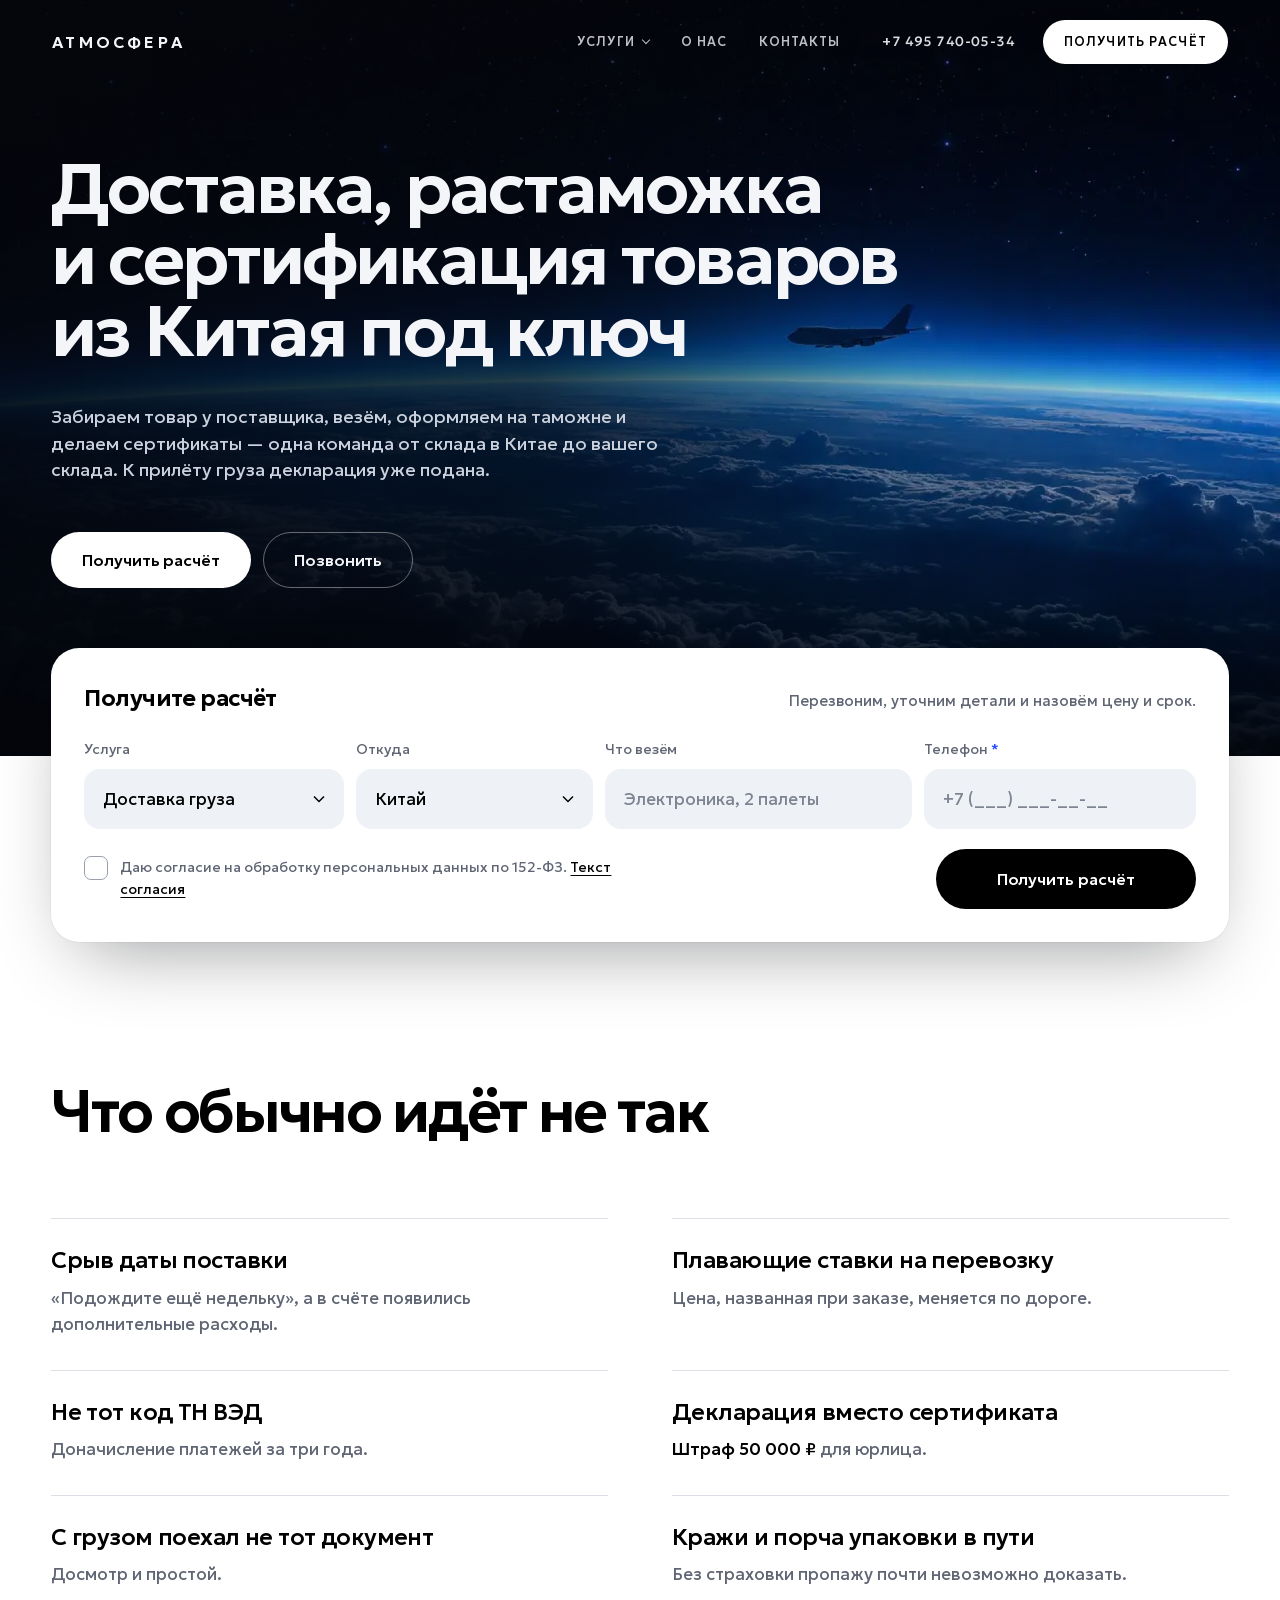
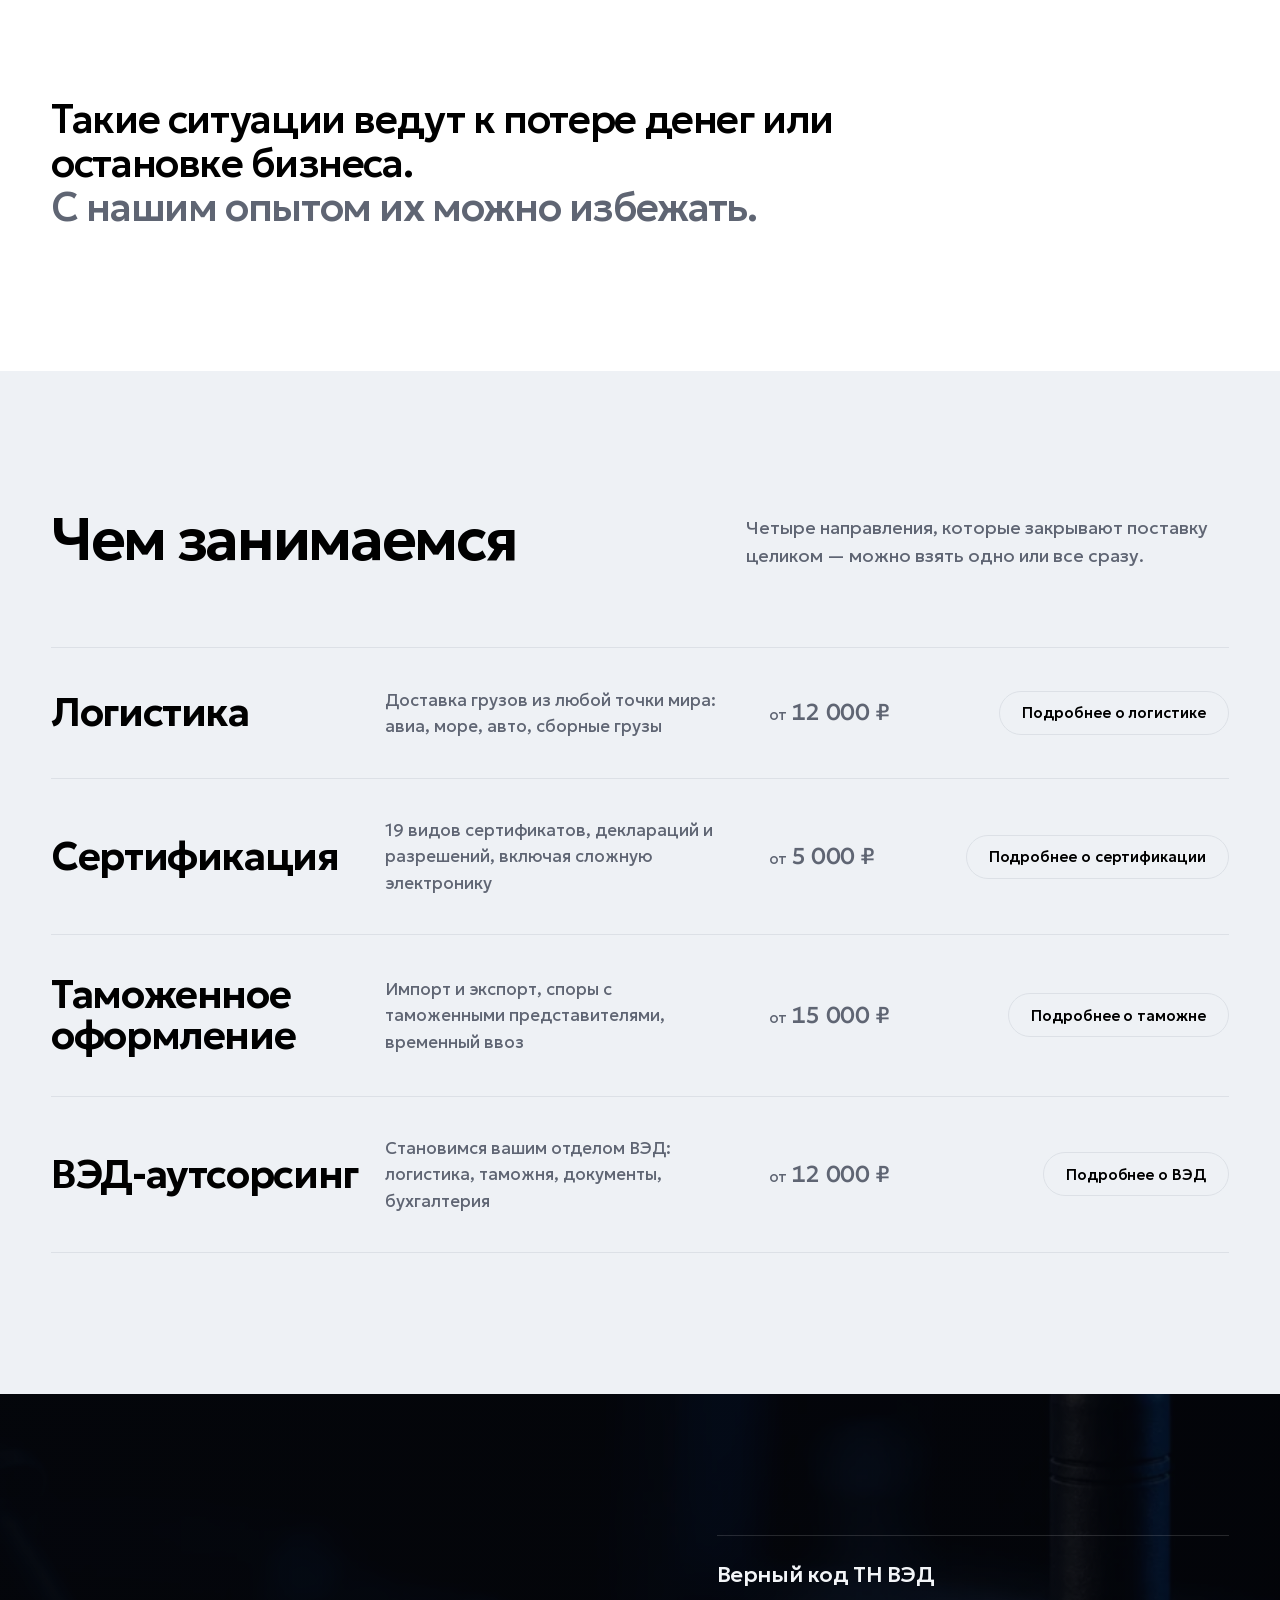
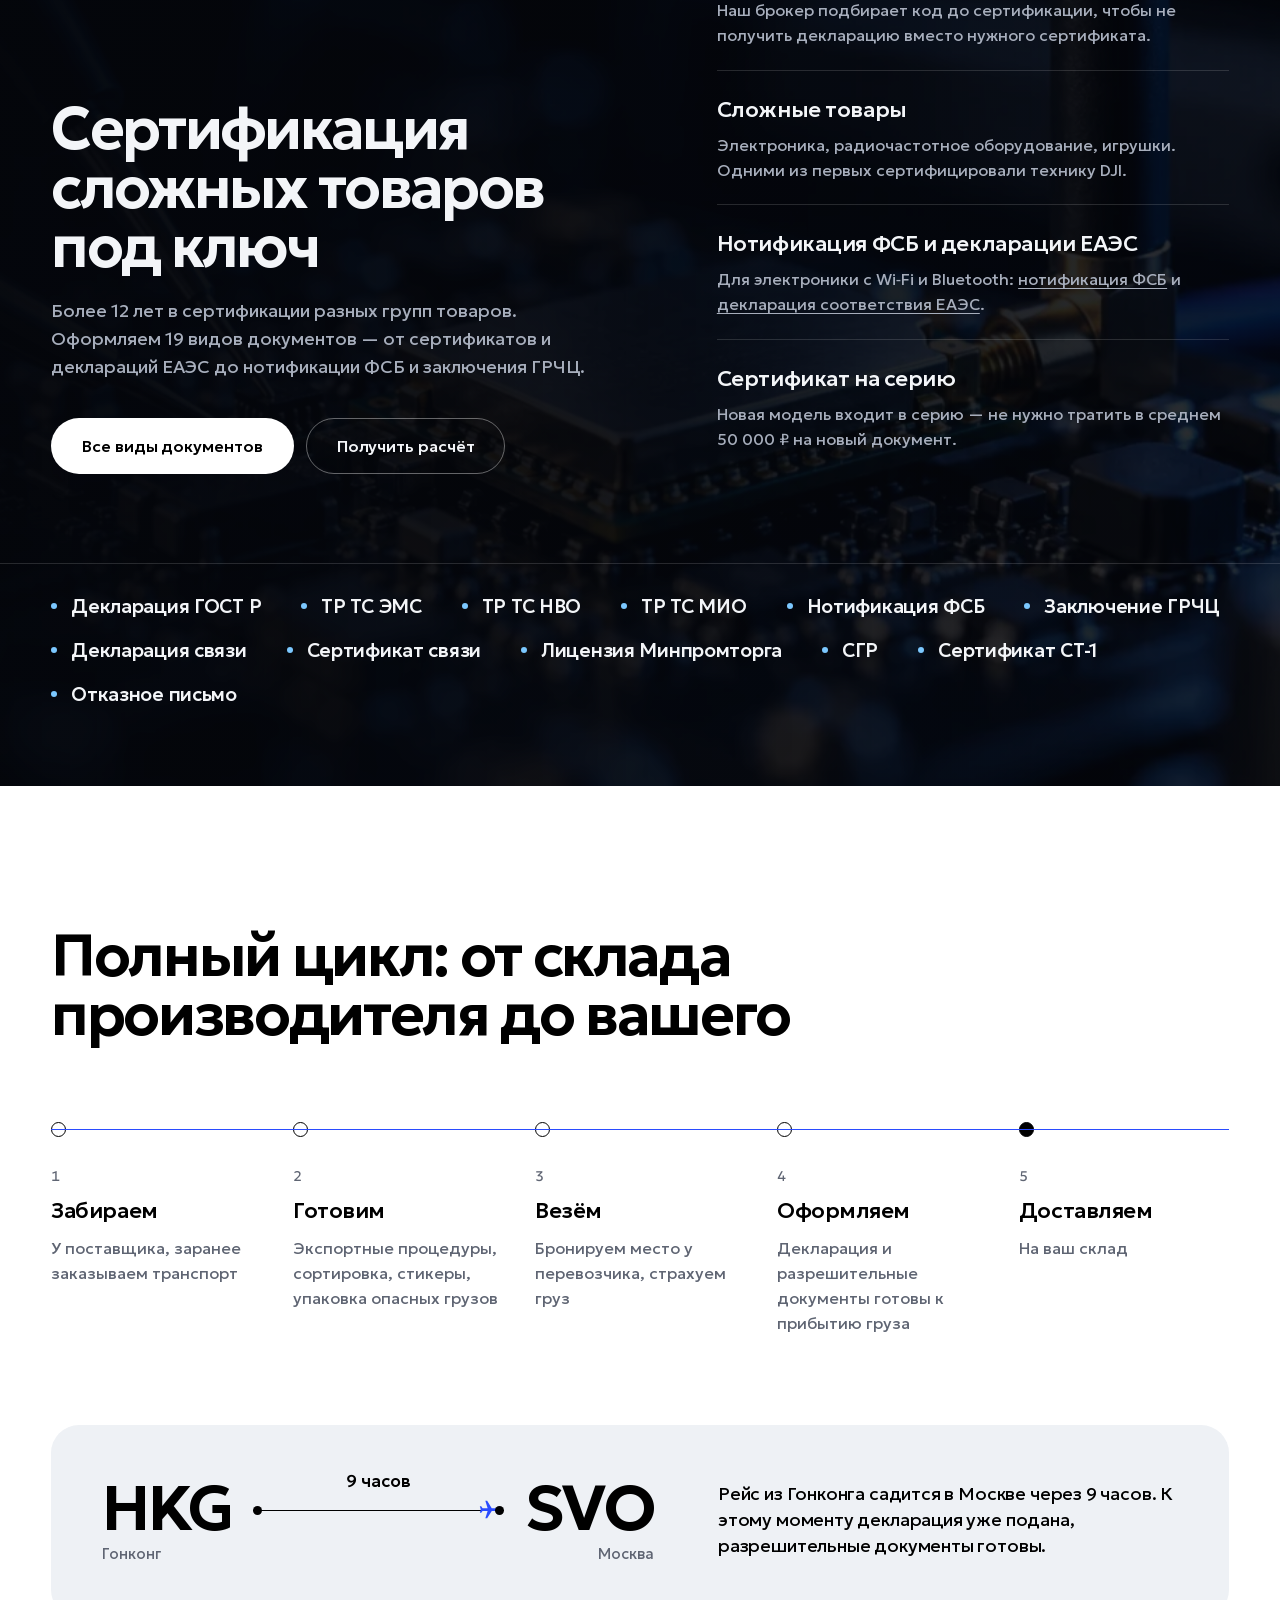
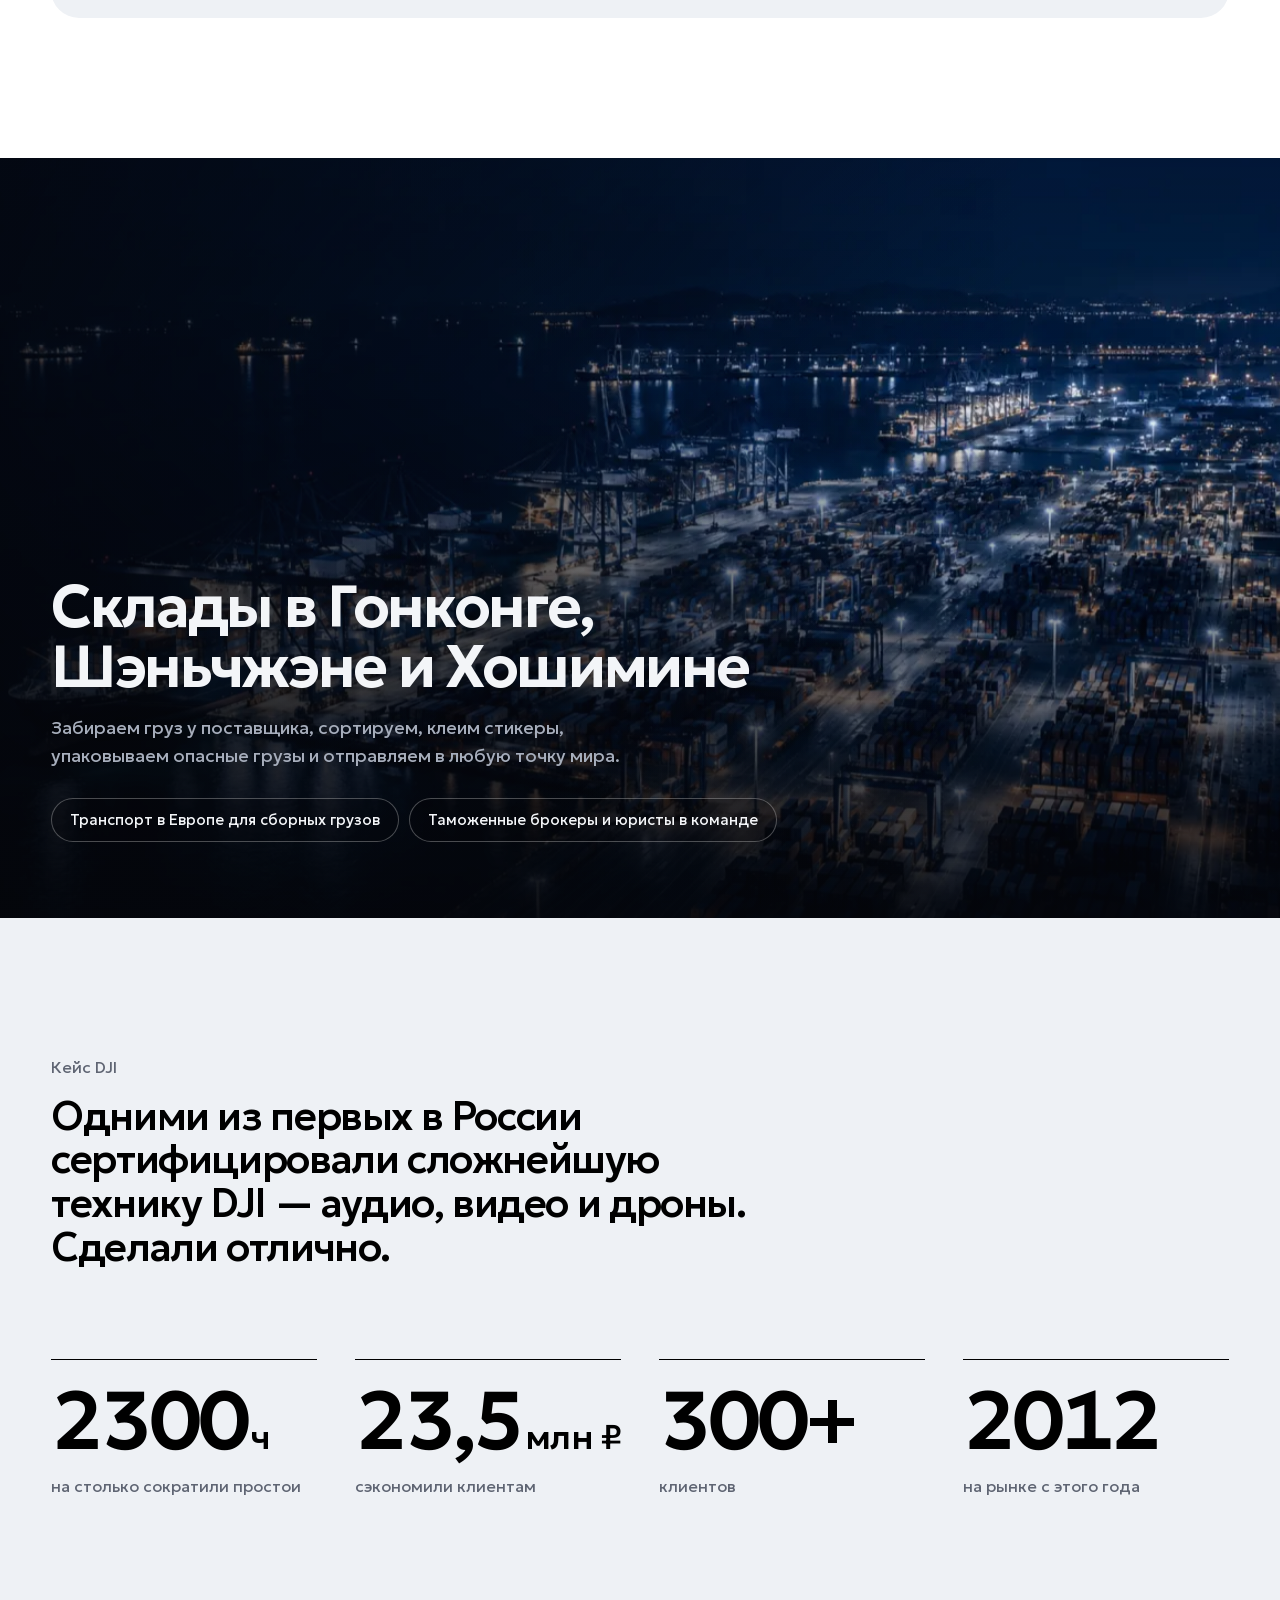
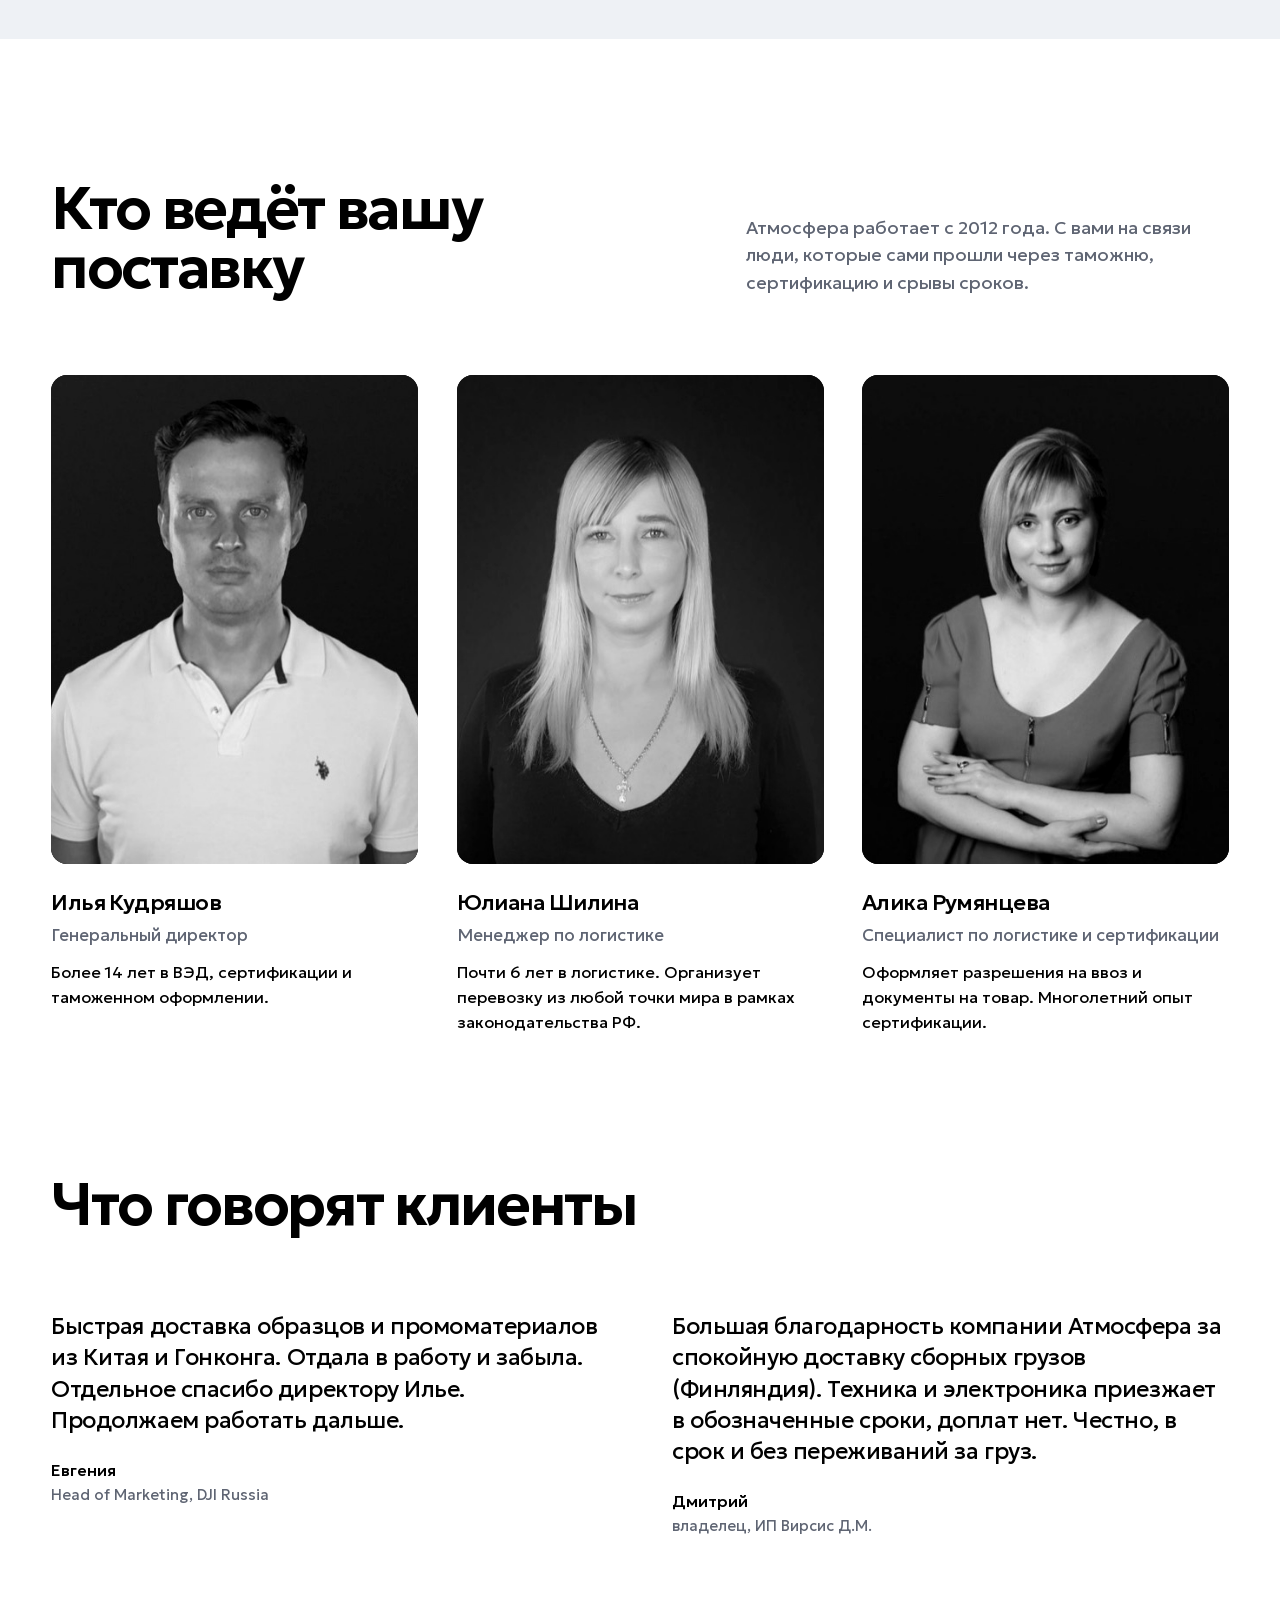
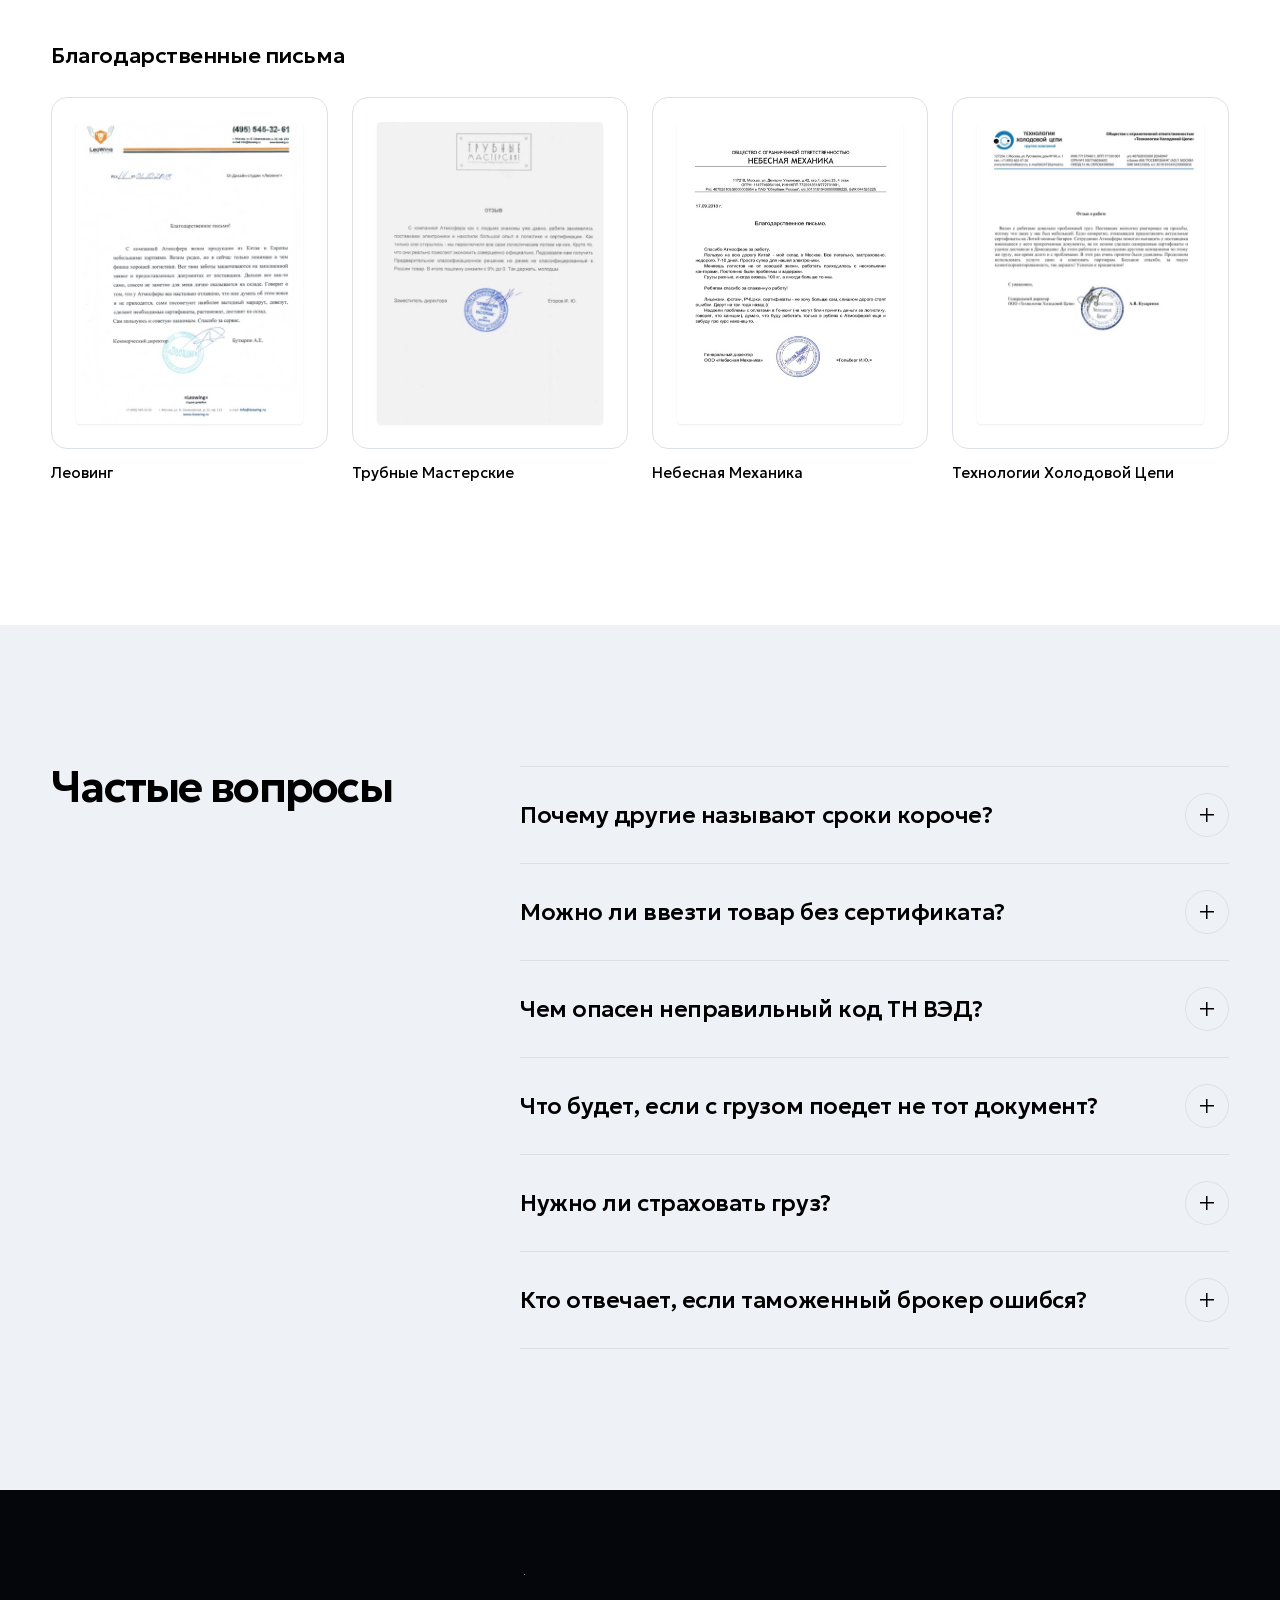
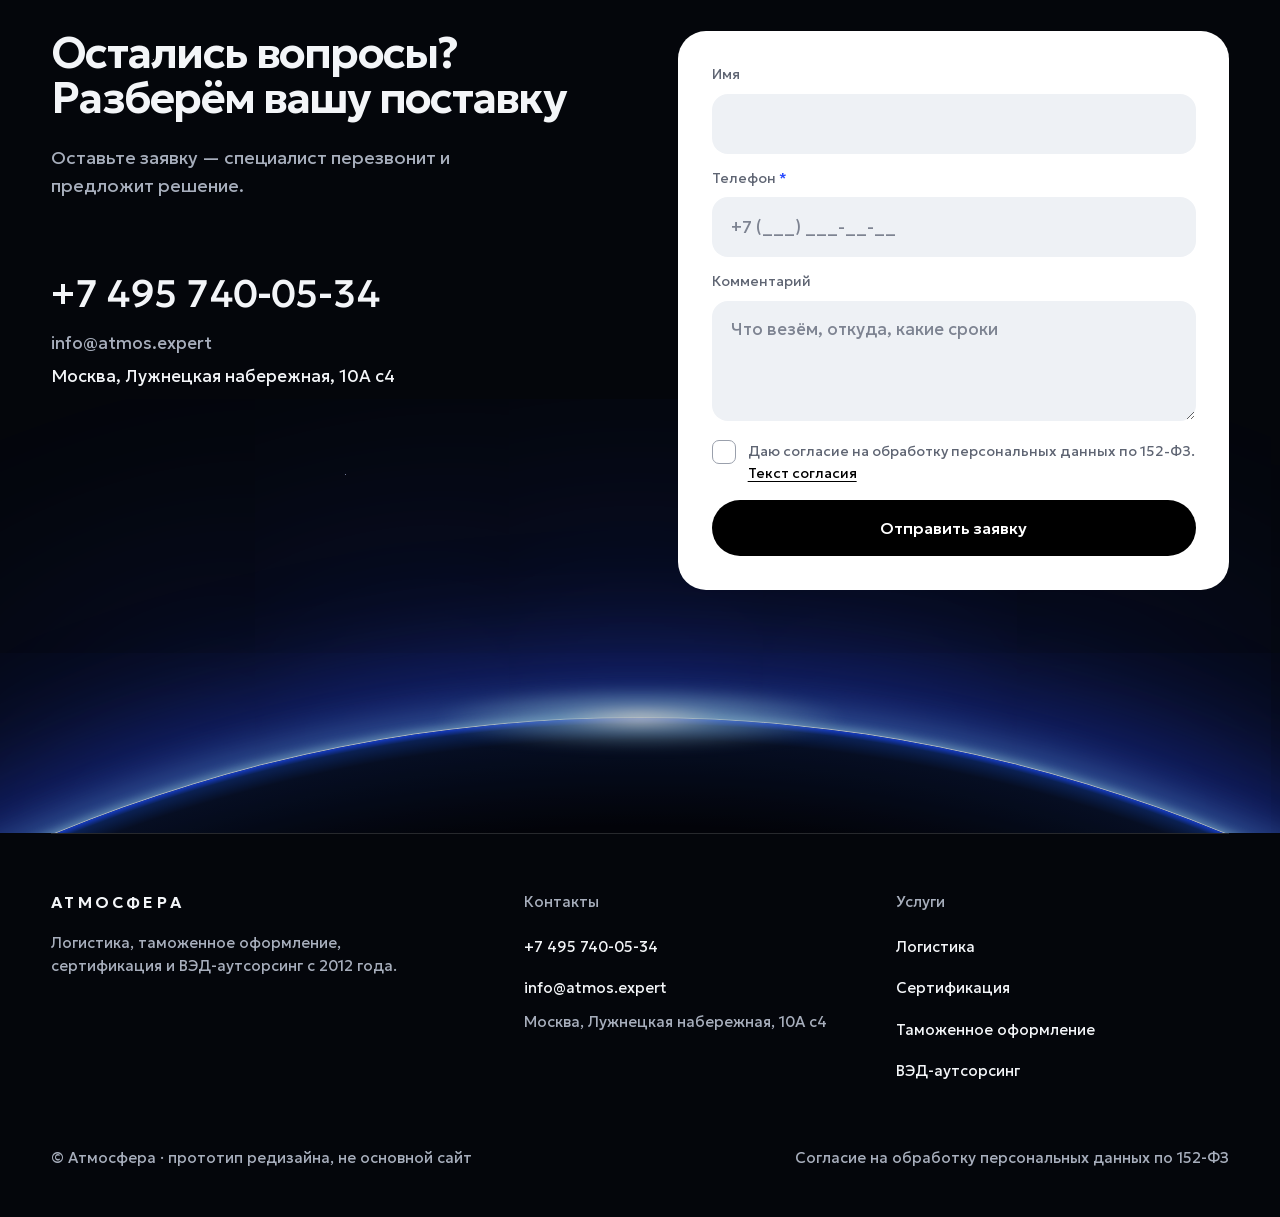
==== commit 6746fcad: "Обновление стенда: выравнивание шапки, порядок услуг Co-Authored-By: Claude Opus 5.5 <noreply@anthro" ====
--- a/index.html
+++ b/index.html
@@ -32,8 +32,8 @@
             <p class="services-label">Услуги</p>
             <ul class="services-grid">
             <li><a class="svc-link" href="logistika.html"><b>Логистика</b><span>Авиа, море, авто, сборные грузы</span><em>от 12 000 ₽</em></a></li>
+            <li><a class="svc-link" href="sertifikaciya.html"><b>Сертификация</b><span>19 видов сертификатов и разрешений</span><em>от 5 000 ₽</em></a></li>
             <li><a class="svc-link" href="tamozhennoe-oformlenie.html"><b>Таможенное оформление</b><span>Импорт, экспорт, временный ввоз</span><em>от 15 000 ₽</em></a></li>
-            <li><a class="svc-link" href="sertifikaciya.html"><b>Сертификация</b><span>19 видов сертификатов и разрешений</span><em>от 5 000 ₽</em></a></li>
             <li><a class="svc-link" href="ved.html"><b>ВЭД-аутсорсинг</b><span>Ваш отдел ВЭД под ключ</span><em>от 12 000 ₽</em></a></li>
             </ul>
             <div class="services-more"><span>Часто ищут</span><a href="notifikaciya-fsb.html">Нотификация ФСБ</a><a href="deklaraciya-eaes.html">Декларация ЕАЭС</a><a href="tamozhennoe-oformlenie.html#vremennyj-vvoz">Временный ввоз</a></div>
@@ -155,17 +155,17 @@
           <p class="price"><small>от</small>12 000 ₽</p>
           <a class="btn btn-sm btn-outline" href="logistika.html">Подробнее о логистике</a>
         </article>
+        <article class="service" id="svc-cert">
+          <h3>Сертификация</h3>
+          <p>19 видов сертификатов, деклараций и разрешений, включая сложную электронику</p>
+          <p class="price"><small>от</small>5 000 ₽</p>
+          <a class="btn btn-sm btn-outline" href="sertifikaciya.html">Подробнее о сертификации</a>
+        </article>
         <article class="service" id="svc-customs">
           <h3>Таможенное оформление</h3>
           <p>Импорт и экспорт, споры с таможенными представителями, временный ввоз</p>
           <p class="price"><small>от</small>15 000 ₽</p>
           <a class="btn btn-sm btn-outline" href="tamozhennoe-oformlenie.html">Подробнее о таможне</a>
-        </article>
-        <article class="service" id="svc-cert">
-          <h3>Сертификация</h3>
-          <p>19 видов сертификатов, деклараций и разрешений, включая сложную электронику</p>
-          <p class="price"><small>от</small>5 000 ₽</p>
-          <a class="btn btn-sm btn-outline" href="sertifikaciya.html">Подробнее о сертификации</a>
         </article>
         <article class="service" id="svc-ved">
           <h3><span class="nowrap">ВЭД-аутсорсинг</span></h3>
@@ -414,8 +414,8 @@
         <h2>Услуги</h2>
         <ul>
           <li><a href="logistika.html">Логистика</a></li>
+          <li><a href="sertifikaciya.html">Сертификация</a></li>
           <li><a href="tamozhennoe-oformlenie.html">Таможенное оформление</a></li>
-          <li><a href="sertifikaciya.html">Сертификация</a></li>
           <li><a href="ved.html"><span class="nowrap">ВЭД-аутсорсинг</span></a></li>
         </ul>
       </div>
--- a/style.css
+++ b/style.css
@@ -94,7 +94,8 @@
 .header-inner {
   pointer-events: auto; position: relative;
   height: 60px; display: flex; align-items: center; gap: 28px;
-  padding: 0 8px 0 24px; border-radius: 999px;
+  /* капсула выступает за поля контента, а логотип и кнопка стоят ровно по краям колонки */
+  padding: 0 8px 0 24px; margin-inline: -24px -8px; border-radius: 999px;
   border: 1px solid transparent;
   transition: background-color .35s, border-color .35s, box-shadow .35s, color .35s;
 }
@@ -181,7 +182,7 @@
 @media (max-width: 959px) {
   :root { --header-h: 72px; }
   .site-header { padding-top: calc(8px + env(safe-area-inset-top, 0px)); }
-  .header-inner { height: 56px; padding: 0 6px 0 20px; gap: 10px; }
+  .header-inner { height: 56px; padding: 0 6px 0 12px; margin-inline: -12px -6px; gap: 10px; }
   .burger { display: inline-flex; }
   .main-nav {
     position: fixed; inset: 0; z-index: -1; display: block; overflow-y: auto; overscroll-behavior: contain;
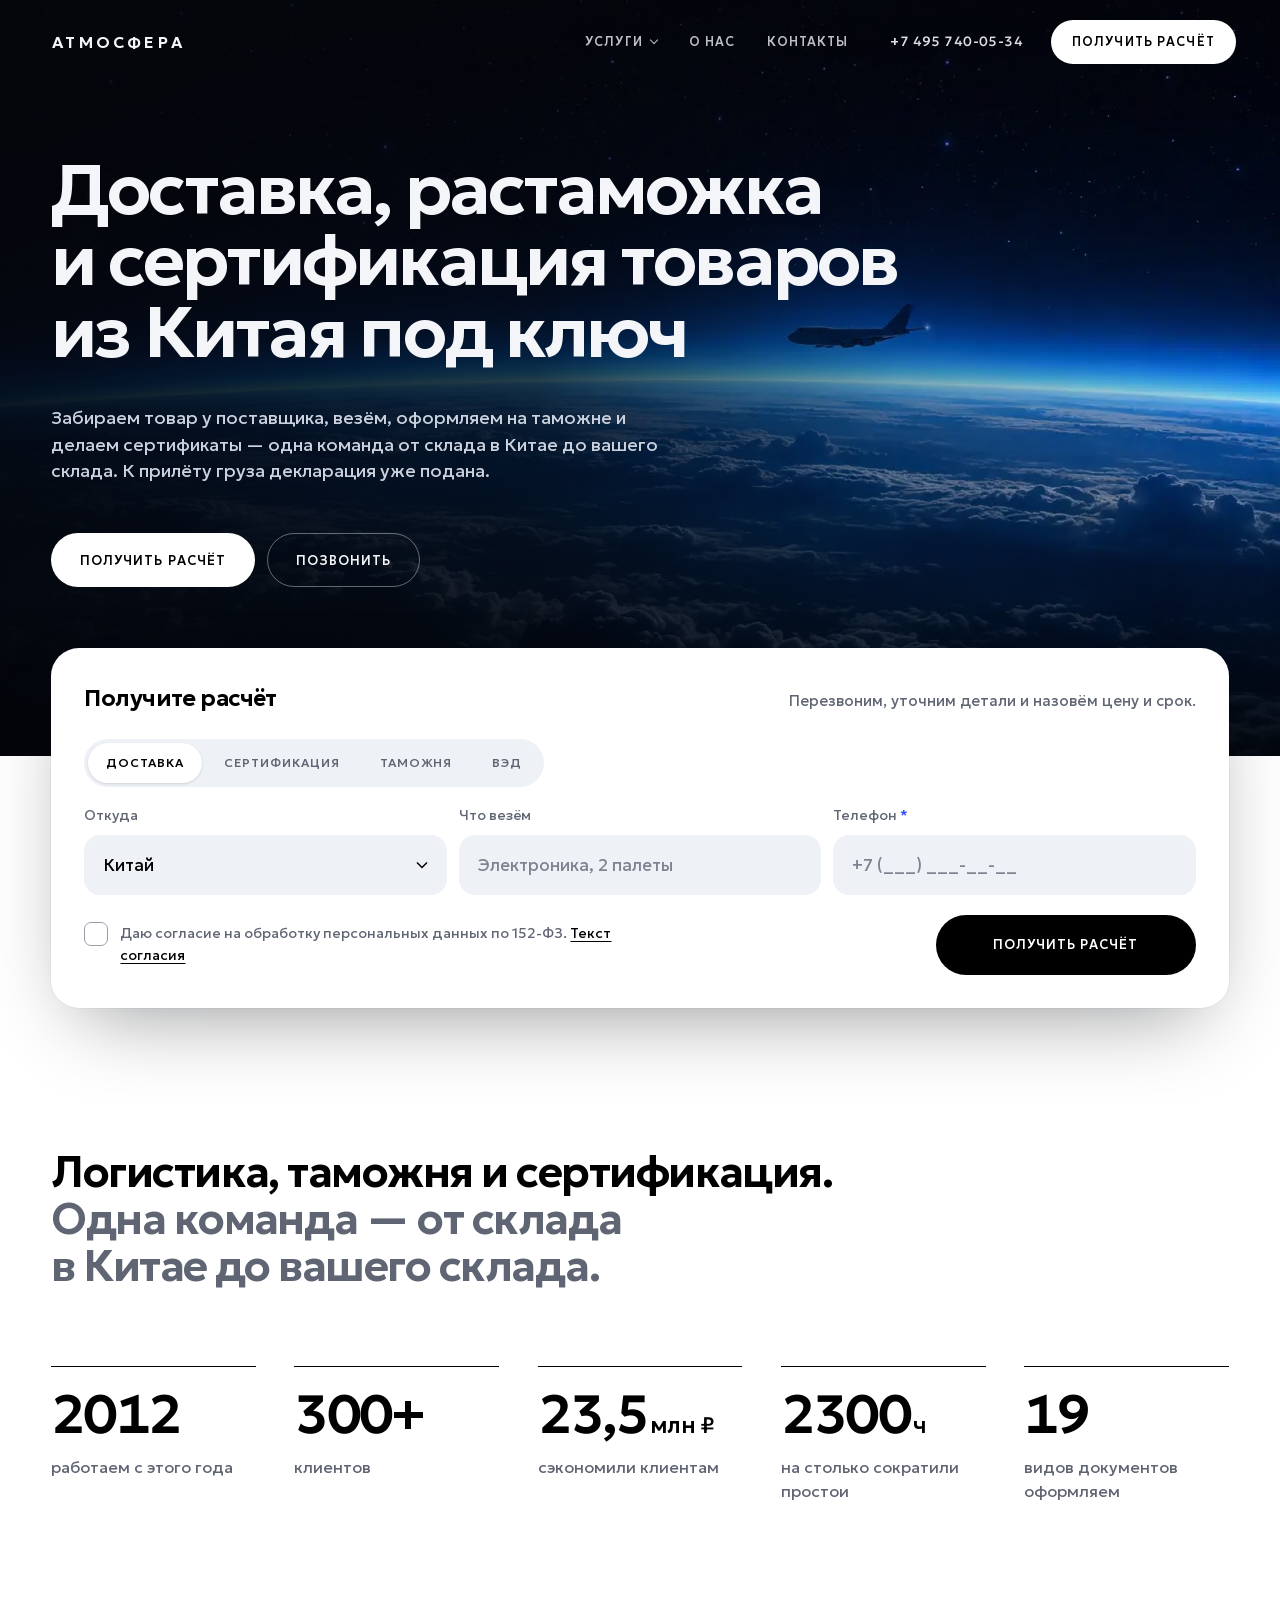
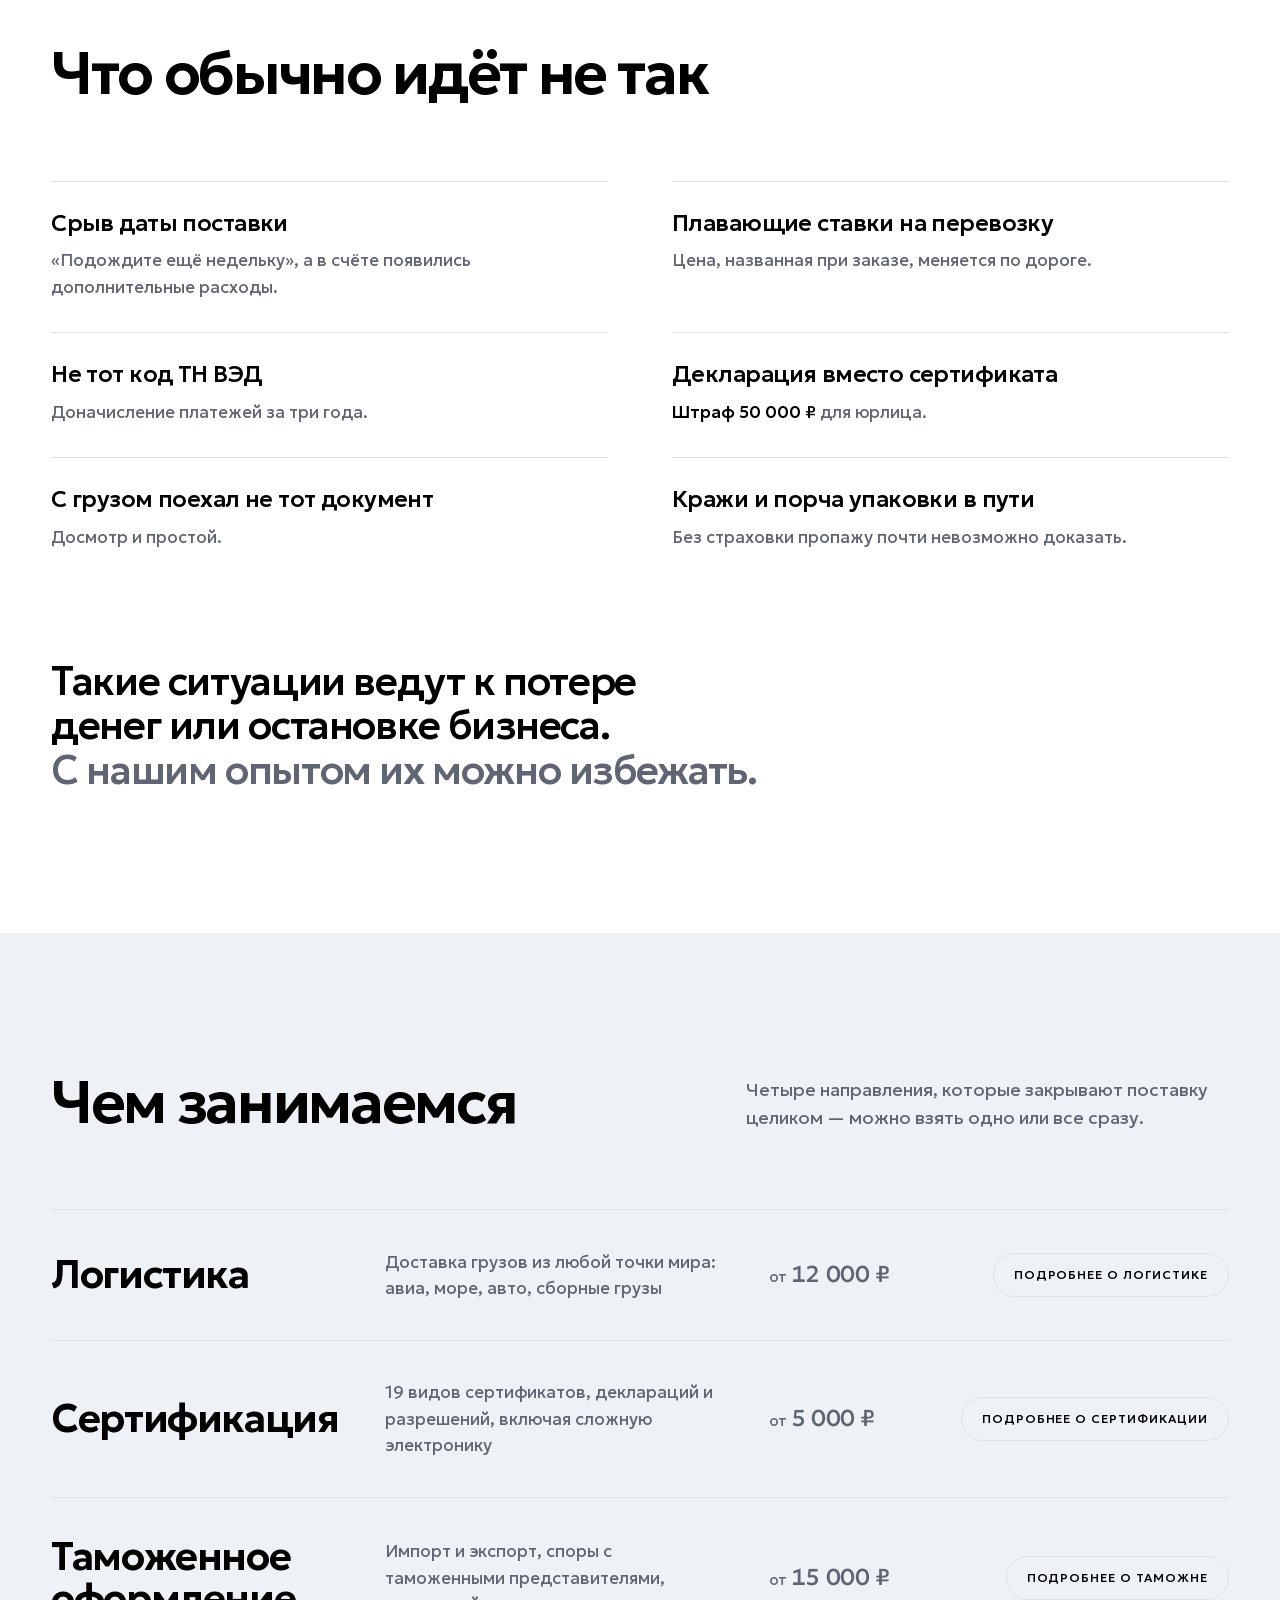
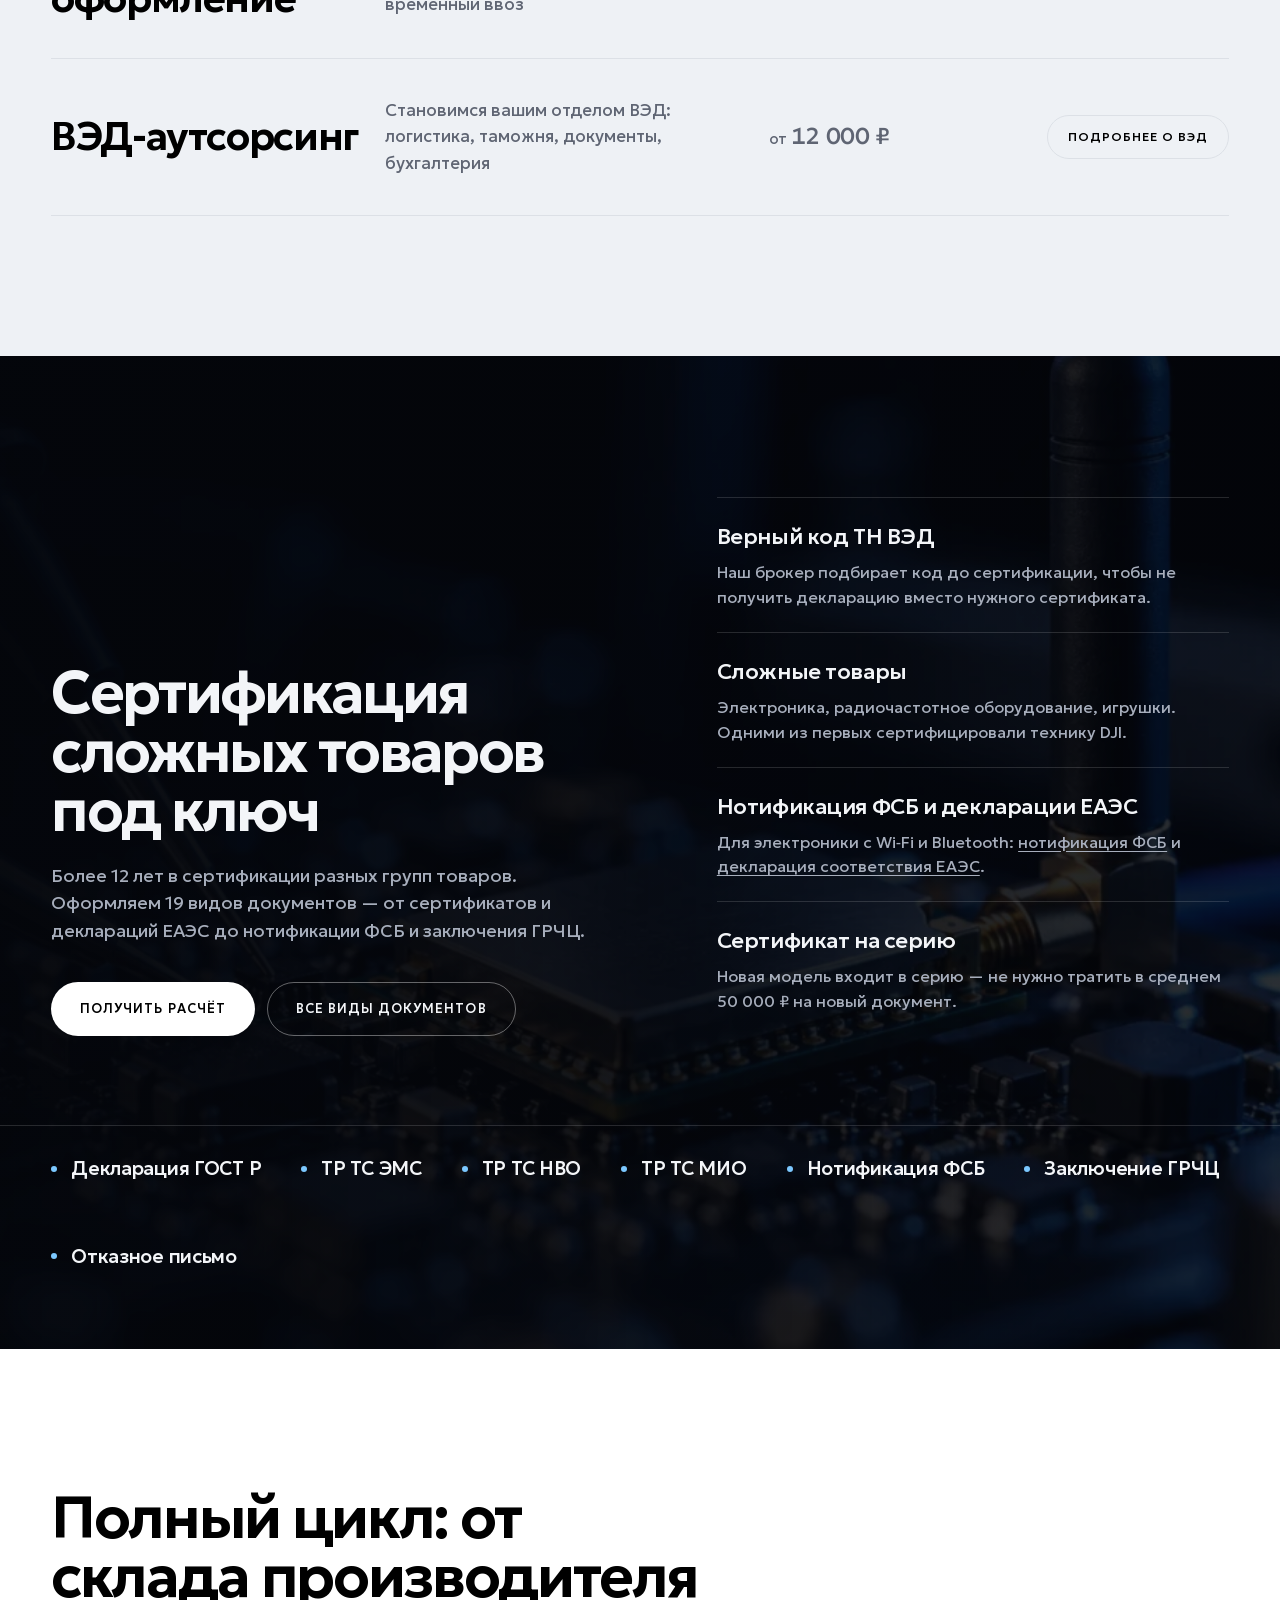
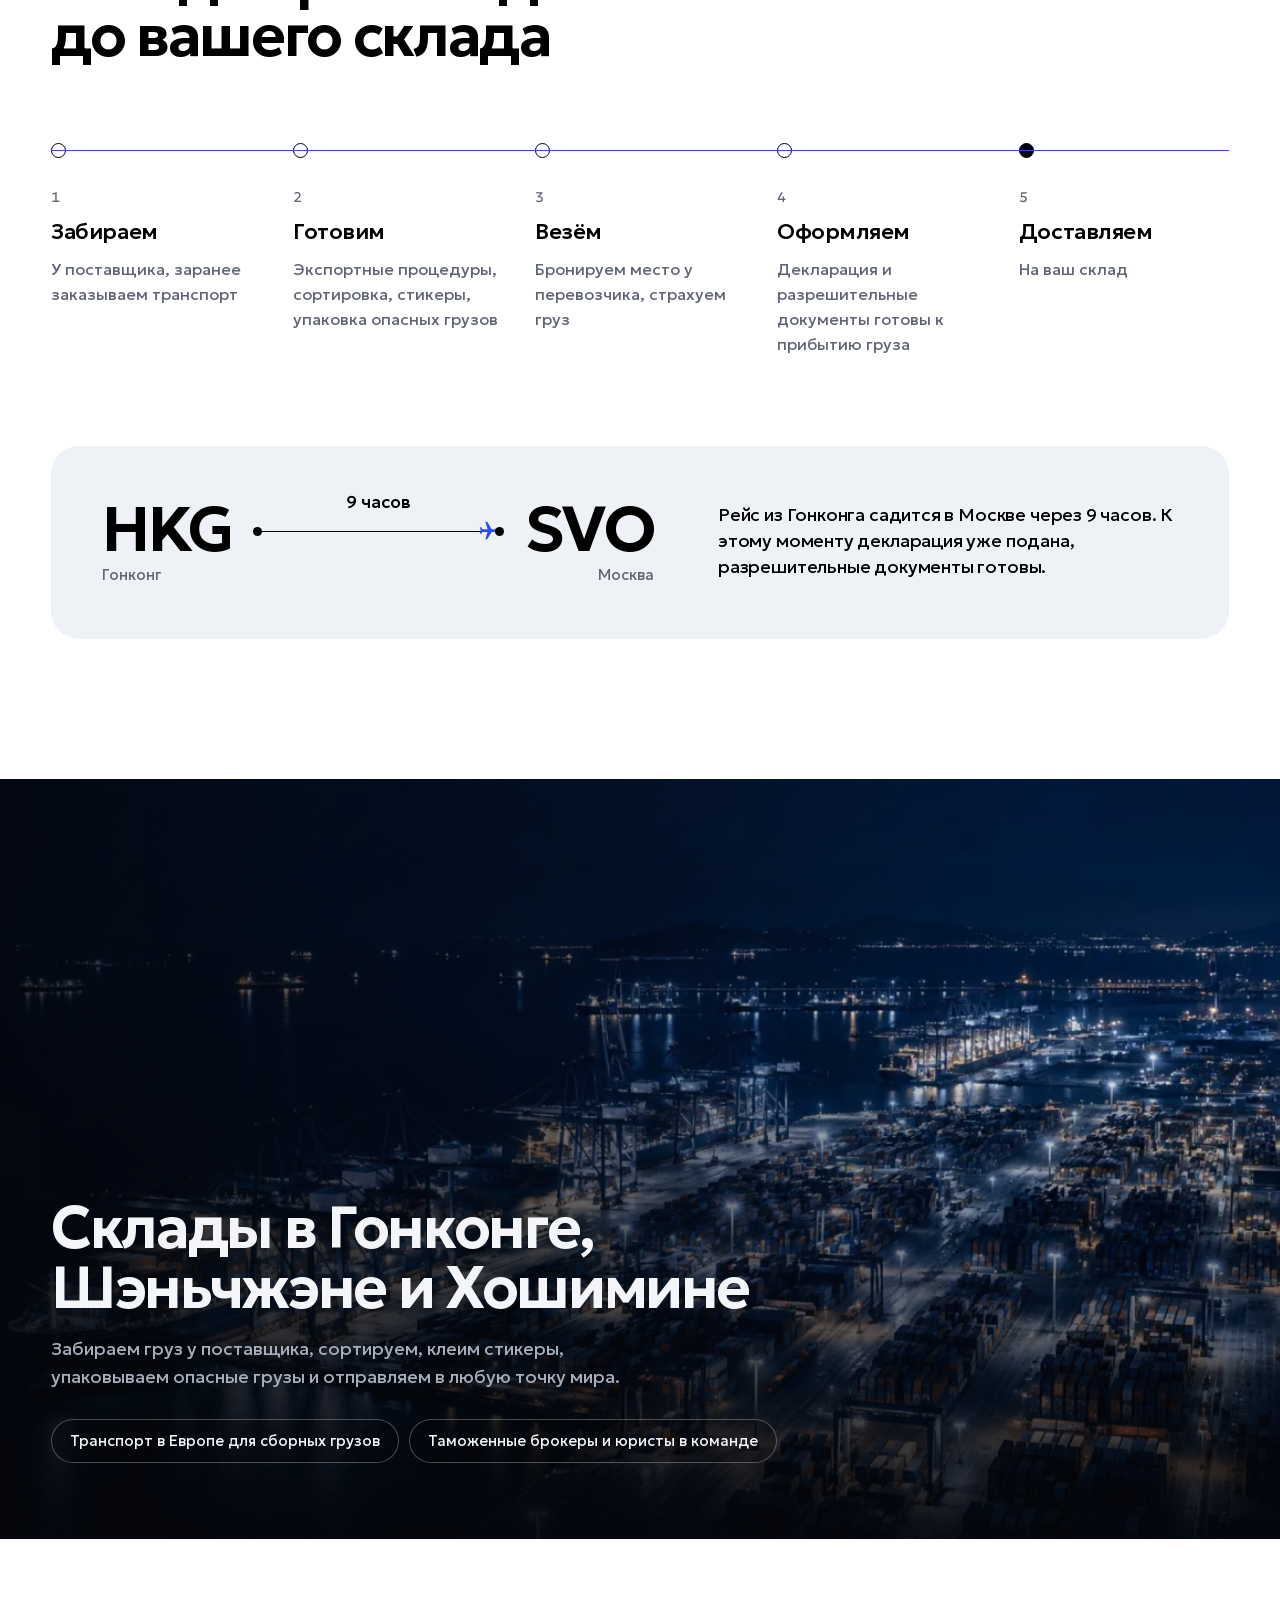
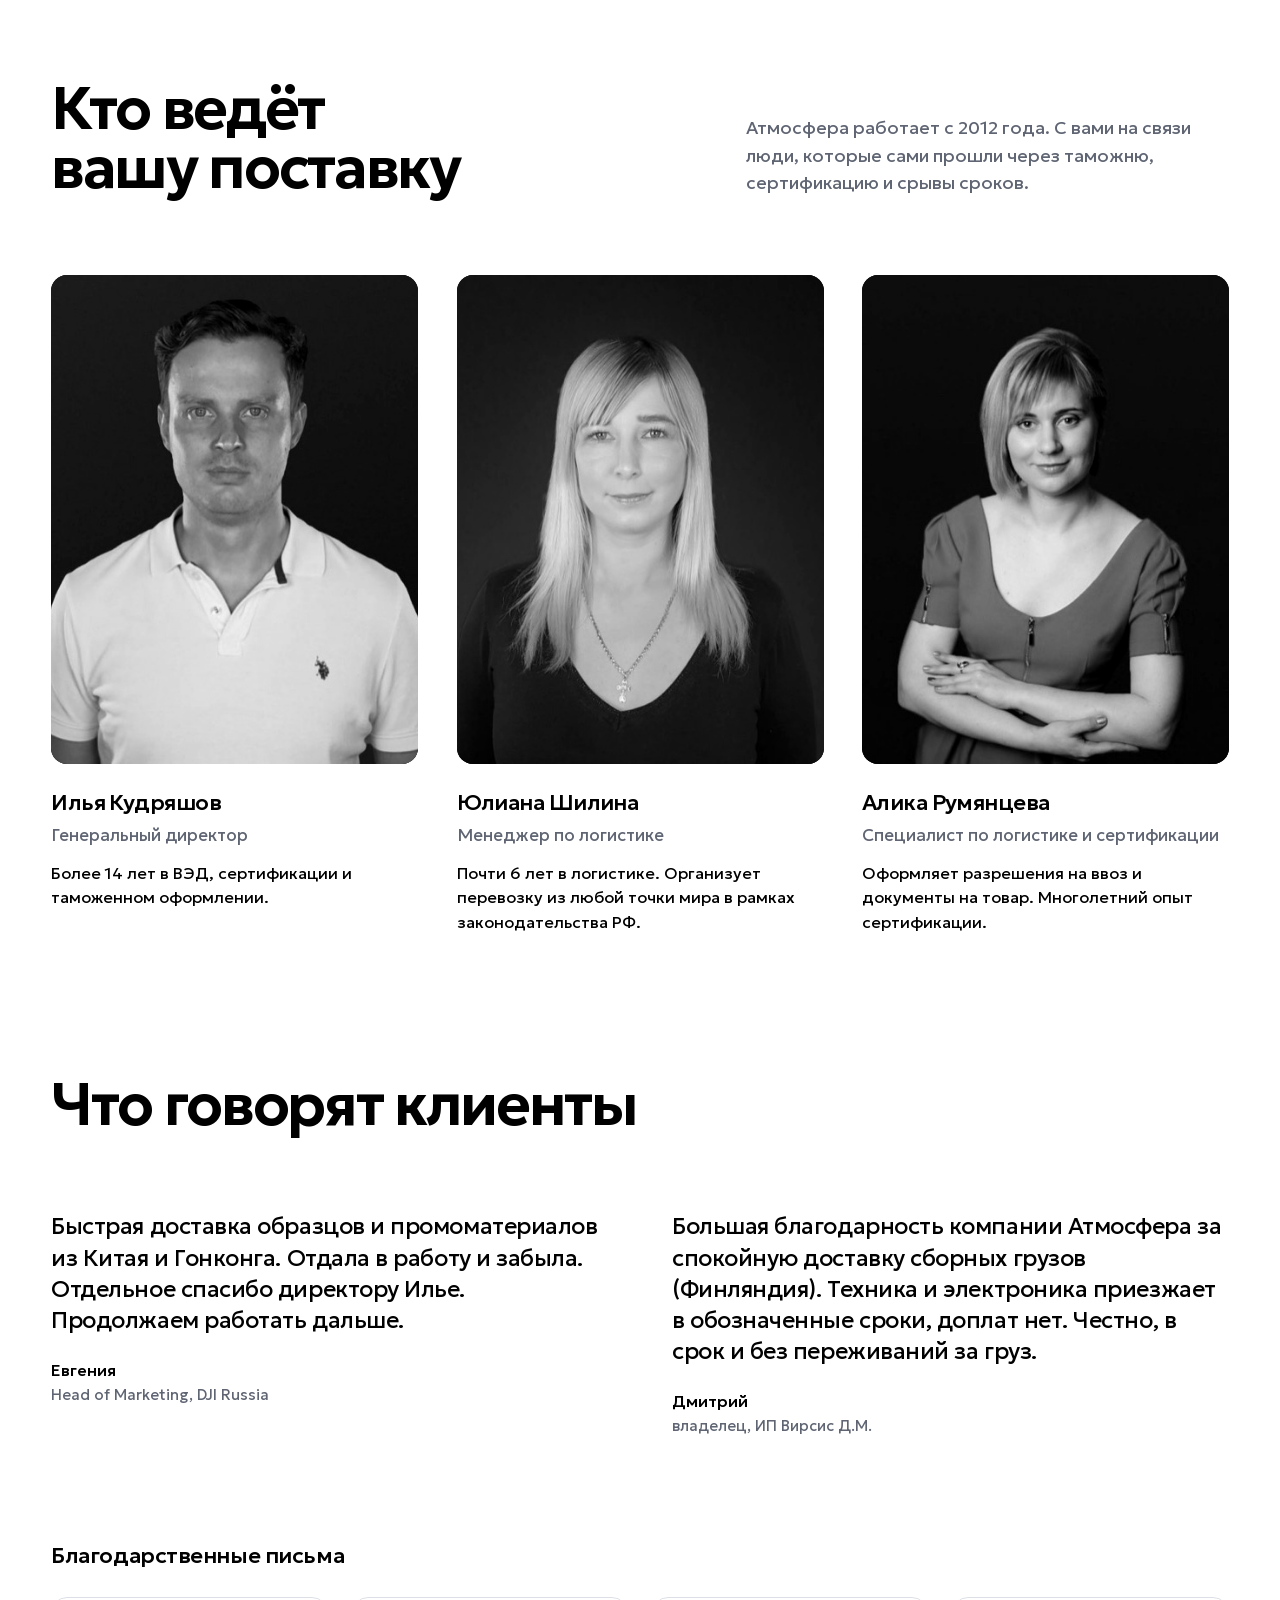
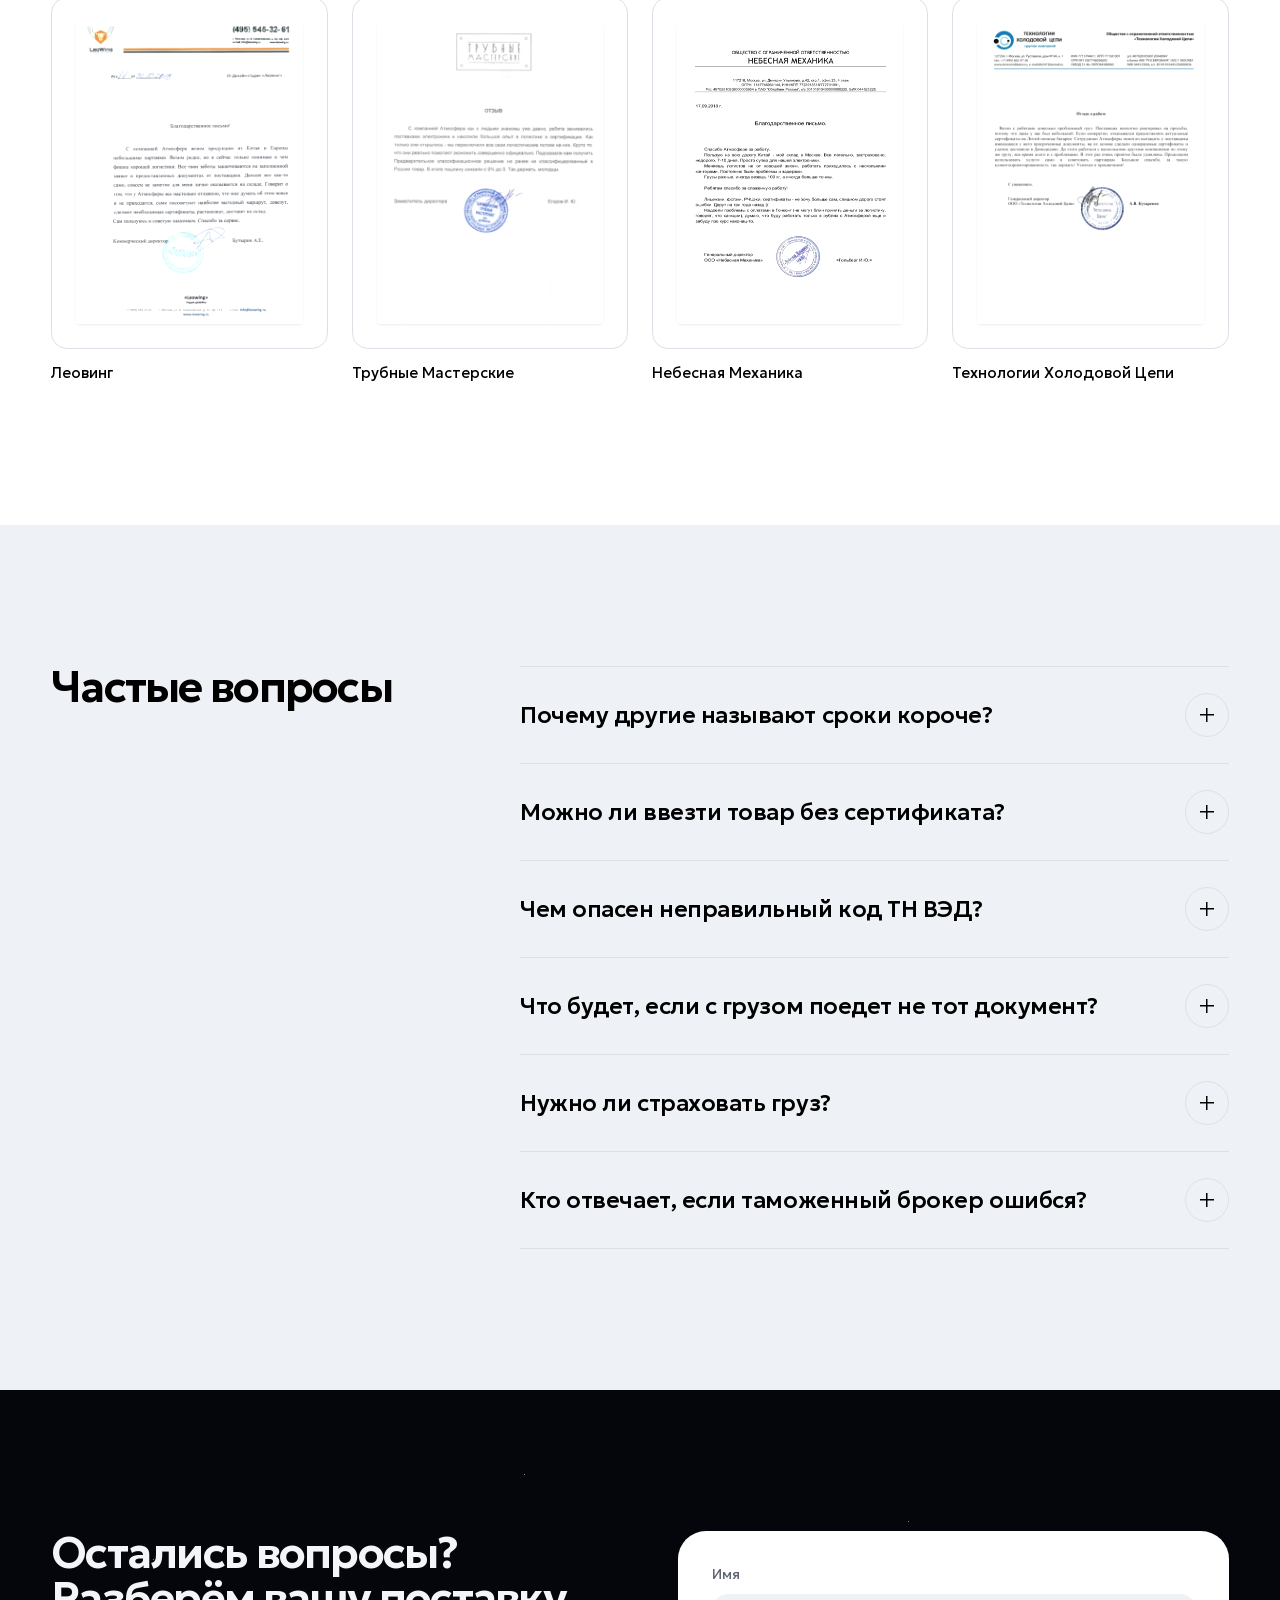
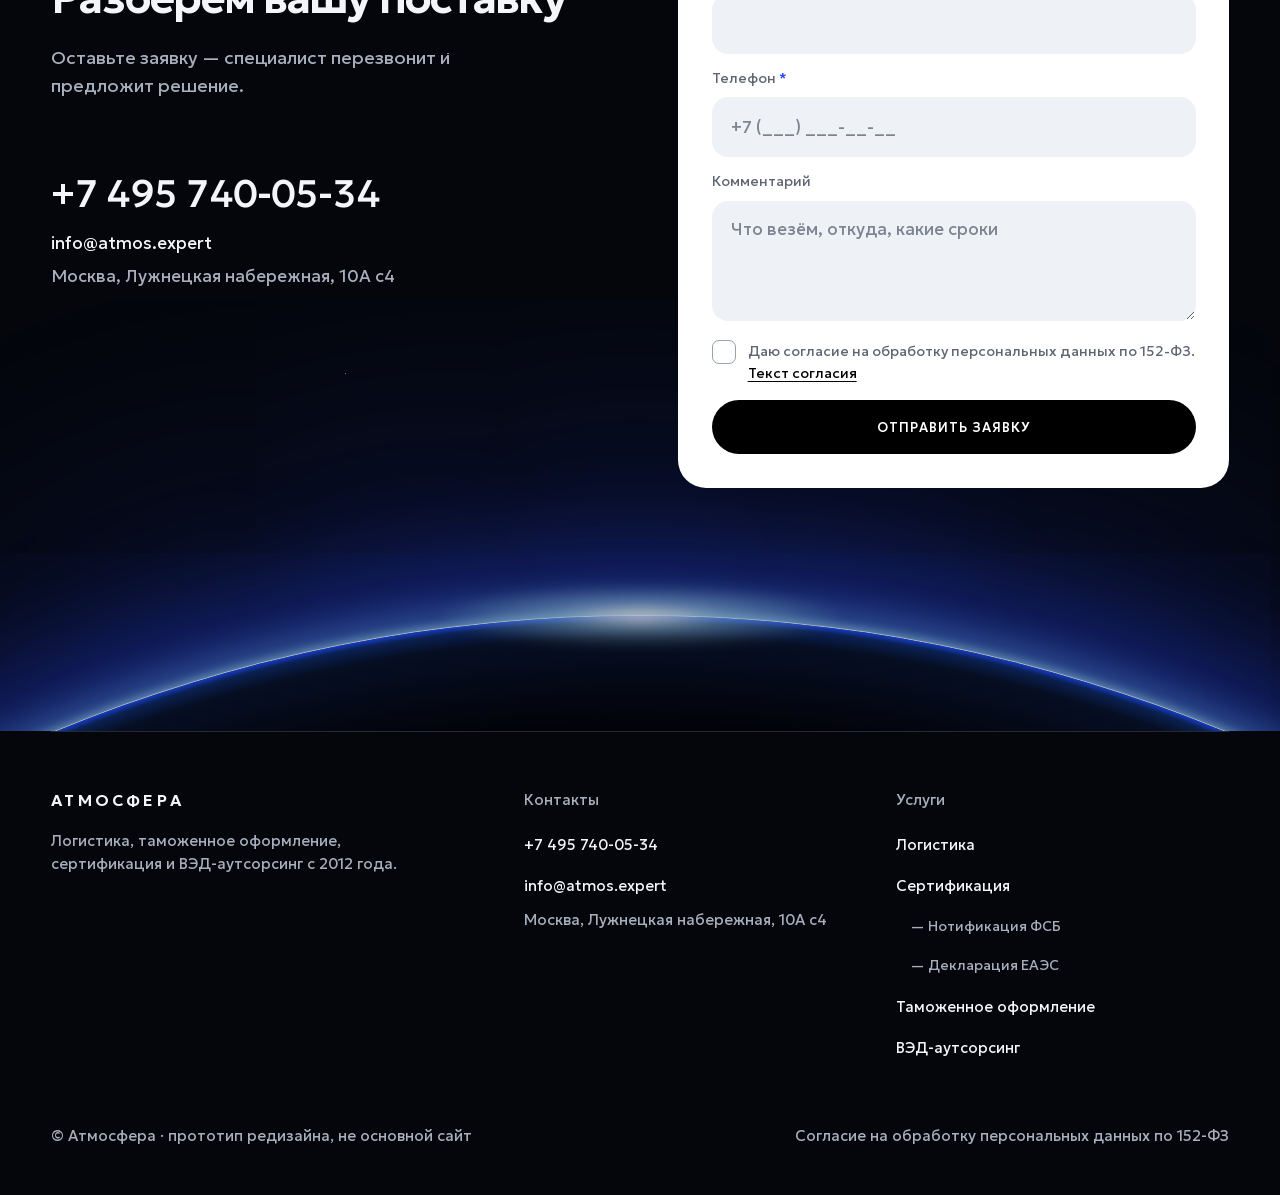
==== commit c0386551: "Обновление стенда: правки ревью и практики логистических сайтов Co-Authored-By: Claude Opus 5.5 <nor" ====
--- a/index.html
+++ b/index.html
@@ -80,8 +80,14 @@
           <p>Перезвоним, уточним детали и назовём цену и срок.</p>
         </div>
         <form data-form novalidate>
-          <div class="quote-grid">
-            <div class="field">
+          <div class="quote-tabs" role="tablist" aria-label="Что нужно" data-quote-tabs>
+            <button type="button" role="tab" aria-selected="true" data-tab="Доставка груза">Доставка</button>
+            <button type="button" role="tab" aria-selected="false" data-tab="Сертификация">Сертификация</button>
+            <button type="button" role="tab" aria-selected="false" data-tab="Таможенное оформление">Таможня</button>
+            <button type="button" role="tab" aria-selected="false" data-tab="ВЭД под ключ">ВЭД</button>
+          </div>
+          <div class="quote-grid quote-grid--tabs">
+            <div class="field field--service">
               <label for="calc-service">Услуга</label>
               <select id="calc-service" name="service" data-service-select>
                 <option>Доставка груза</option>
@@ -91,7 +97,7 @@
                 <option>Пока не знаю</option>
               </select>
             </div>
-            <div class="field">
+            <div class="field field--from">
               <label for="calc-from">Откуда</label>
               <select id="calc-from" name="from">
                 <option>Китай</option>
@@ -125,6 +131,19 @@
     </div>
   </section>
 
+  <section class="section manifest" id="about" aria-labelledby="manifest-title">
+    <div class="wrap">
+      <h2 class="manifest-text" id="manifest-title" data-reveal="title">Логистика, таможня и сертификация. <span>Одна команда — от склада в Китае до вашего склада.</span></h2>
+      <div class="figures figures--strip">
+        <div class="figure"><b>2012</b><p>работаем с этого года</p></div>
+        <div class="figure"><b><span data-count="300">300</span>+</b><p>клиентов</p></div>
+        <div class="figure"><b><span data-count="23.5" data-decimals="1">23,5</span><small>млн ₽</small></b><p>сэкономили клиентам</p></div>
+        <div class="figure"><b><span data-count="2300">2300</span><small>ч</small></b><p>на столько сократили простои</p></div>
+        <div class="figure"><b><span data-count="19">19</span></b><p>видов документов оформляем</p></div>
+      </div>
+    </div>
+  </section>
+
   <section class="section" id="problems" aria-labelledby="problems-title">
     <div class="wrap">
       <div class="section-head" data-reveal>
@@ -185,8 +204,8 @@
           <h2 id="cert-title">Сертификация сложных товаров под ключ</h2>
           <p class="lead">Более 12 лет в сертификации разных групп товаров. Оформляем 19 видов документов — от сертификатов и деклараций ЕАЭС до нотификации ФСБ и заключения ГРЧЦ.</p>
           <div class="hero-actions">
-            <a class="btn btn-light" href="sertifikaciya.html">Все виды документов</a>
-            <a class="btn btn-outline-light" href="#calc" data-service="Сертификация">Получить расчёт</a>
+            <a class="btn btn-light" href="#calc" data-service="Сертификация" data-to-phone>Получить расчёт</a>
+            <a class="btn btn-outline-light" href="sertifikaciya.html">Все виды документов</a>
           </div>
         </div>
         <ul class="cert-points" data-reveal>
@@ -199,7 +218,7 @@
     </div>
     <div class="wrap ticker">
       <ul aria-label="Документы, которые оформляем чаще всего">
-        <li>Декларация ГОСТ Р</li><li>ТР ТС ЭМС</li><li>ТР ТС НВО</li><li>ТР ТС МИО</li><li>Нотификация ФСБ</li><li>Заключение ГРЧЦ</li><li>Декларация связи</li><li>Сертификат связи</li><li>Лицензия Минпромторга</li><li>СГР</li><li>Сертификат СТ-1</li><li>Отказное письмо</li>
+        <li><a href="deklaraciya-eaes.html">Декларация ГОСТ Р</a></li><li><a href="deklaraciya-eaes.html">ТР ТС ЭМС</a></li><li><a href="deklaraciya-eaes.html">ТР ТС НВО</a></li><li><a href="deklaraciya-eaes.html">ТР ТС МИО</a></li><li><a href="notifikaciya-fsb.html">Нотификация ФСБ</a></li><li><a href="sertifikaciya.html#docs">Заключение ГРЧЦ</a></li><li><a href="sertifikaciya.html#docs">Декларация связи</a></li><li><a href="sertifikaciya.html#docs">Сертификат связи</a></li><li><a href="sertifikaciya.html#docs">Лицензия Минпромторга</a></li><li><a href="sertifikaciya.html#docs">СГР</a></li><li><a href="sertifikaciya.html#docs">Сертификат СТ-1</a></li><li><a href="sertifikaciya.html#docs">Отказное письмо</a></li>
       </ul>
     </div>
   </section>
@@ -207,7 +226,7 @@
   <section class="section" id="route" aria-labelledby="route-title">
     <div class="wrap">
       <div class="section-head" data-reveal>
-        <h2 id="route-title">Полный цикл: от склада производителя до вашего</h2>
+        <h2 id="route-title">Полный цикл: от склада производителя до вашего склада</h2>
       </div>
       <ol class="steps">
         <li class="step"><span class="step-n">1</span><h3>Забираем</h3><p>У поставщика, заранее заказываем транспорт</p></li>
@@ -238,19 +257,6 @@
         <li>Транспорт в Европе для сборных грузов</li>
         <li>Таможенные брокеры и юристы в команде</li>
       </ul>
-    </div>
-  </section>
-
-  <section class="section section--mist" id="case" aria-labelledby="case-title">
-    <div class="wrap">
-      <h2 class="sr-only" id="case-title">Кейс DJI и результаты</h2>
-      <p class="case-text" data-reveal><span>Кейс DJI</span>Одними из первых в России сертифицировали сложнейшую технику DJI — аудио, видео и дроны. Сделали отлично.</p>
-      <div class="figures">
-        <div class="figure"><b><span data-count="2300">2300</span><small>ч</small></b><p>на столько сократили простои</p></div>
-        <div class="figure"><b><span data-count="23.5" data-decimals="1">23,5</span><small>млн ₽</small></b><p>сэкономили клиентам</p></div>
-        <div class="figure"><b>300+</b><p>клиентов</p></div>
-        <div class="figure"><b>2012</b><p>на рынке с этого года</p></div>
-      </div>
     </div>
   </section>
 
@@ -415,6 +421,8 @@
         <ul>
           <li><a href="logistika.html">Логистика</a></li>
           <li><a href="sertifikaciya.html">Сертификация</a></li>
+          <li class="sub"><a href="notifikaciya-fsb.html">Нотификация ФСБ</a></li>
+          <li class="sub"><a href="deklaraciya-eaes.html">Декларация ЕАЭС</a></li>
           <li><a href="tamozhennoe-oformlenie.html">Таможенное оформление</a></li>
           <li><a href="ved.html"><span class="nowrap">ВЭД-аутсорсинг</span></a></li>
         </ul>
@@ -429,7 +437,7 @@
 
 <nav class="mobile-bar" aria-label="Быстрая связь">
   <a class="btn btn-outline-light" href="tel:+74957400534">Позвонить</a>
-  <a class="btn btn-light" href="#calc" data-to-phone>Заявка</a>
+  <a class="btn btn-light" href="#calc" data-to-phone>Получить расчёт</a>
 </nav>
 
 <dialog class="lightbox" id="lightbox" aria-label="Благодарственное письмо">
--- a/style.css
+++ b/style.css
@@ -67,13 +67,13 @@
 
 .btn {
   display: inline-flex; align-items: center; justify-content: center; gap: 10px;
-  min-height: 56px; padding: 0 30px;
+  min-height: 54px; padding: 0 28px;
   border-radius: 999px; border: 1px solid transparent;
-  font: 500 16px/1 var(--font); letter-spacing: -.005em;
+  font: 500 13px/1 var(--font); letter-spacing: .08em; text-transform: uppercase;
   text-decoration: none; white-space: nowrap; cursor: pointer;
   transition: background-color .2s, color .2s, border-color .2s;
 }
-.btn-sm { min-height: 44px; padding: 0 22px; font-size: 15px; }
+.btn-sm { min-height: 44px; padding: 0 20px; font-size: 12px; }
 .btn-light { background: var(--paper); color: var(--ink); }
 .btn-light:hover { background: var(--glow); }
 .btn-outline-light { border-color: rgba(255, 255, 255, .38); color: var(--on-night); background: transparent; }
@@ -95,7 +95,7 @@
   pointer-events: auto; position: relative;
   height: 60px; display: flex; align-items: center; gap: 28px;
   /* капсула выступает за поля контента, а логотип и кнопка стоят ровно по краям колонки */
-  padding: 0 8px 0 24px; margin-inline: -24px -8px; border-radius: 999px;
+  padding: 0 8px 0 16px; margin-inline: -16px; border-radius: 999px;
   border: 1px solid transparent;
   transition: background-color .35s, border-color .35s, box-shadow .35s, color .35s;
 }
@@ -594,7 +594,8 @@
 .final-lead { margin-top: 24px; color: var(--on-night-2); font-size: var(--fs-lead); max-width: 26em; }
 .final-contacts { margin-top: clamp(40px, 5vw, 64px); display: grid; gap: 6px; }
 .final-contacts .big-phone { color: var(--on-night); font-size: clamp(28px, 3vw, 44px); font-weight: 500; letter-spacing: -.03em; text-decoration: none; font-feature-settings: "tnum" 1; }
-.final-contacts a { text-decoration: none; color: var(--on-night-2); }
+.final-contacts a { text-decoration: none; color: var(--on-night); }
+.final-contacts span { color: var(--on-night-2); }
 .final-contacts a:hover { color: var(--paper); }
 .final .quote-card { box-shadow: none; }
 .final-form { display: grid; gap: 14px; }
@@ -624,7 +625,7 @@
     background: rgba(4, 6, 11, .92); -webkit-backdrop-filter: blur(12px); backdrop-filter: blur(12px);
   }
   .mobile-bar .btn { min-height: 50px; padding: 0 12px; }
-  body { padding-bottom: calc(72px + env(safe-area-inset-bottom)); }
+  .site-footer { padding-bottom: calc(120px + env(safe-area-inset-bottom)); }
   body.menu-open .mobile-bar { display: none; }
 }
 
@@ -865,3 +866,72 @@
 .hero h1 { hyphens: auto; -webkit-hyphens: auto; }
 .split .w { max-width: 100%; }
 .nowrap { white-space: nowrap; }
+
+/* ---------- Правки после UX-ревью ---------- */
+.site-footer li.sub a { padding-left: 14px; color: var(--on-night-2); font-size: 14px; }
+.site-footer li.sub a::before { content: "— "; }
+body.lead-sent .mobile-bar [data-to-phone] { display: none; }
+body.lead-sent .mobile-bar { grid-template-columns: 1fr; }
+
+@media (max-width: 959px) {
+  /* открытое меню: шапка непрозрачная, пункты не заезжают под логотип */
+  .site-header.is-open .header-inner { background: var(--night); }
+  .svc-link { grid-template-columns: minmax(0, 1fr); gap: 4px; padding: 14px 0; }
+  .svc-link b { font-size: 22px; }
+  .svc-link em { grid-row: auto; grid-column: 1; }
+  /* кнопки меню всегда видны внизу */
+  .nav-actions { position: sticky; bottom: calc(-28px - env(safe-area-inset-bottom, 0px)); margin-inline: calc(-1 * var(--pad)); padding: 16px var(--pad) calc(16px + env(safe-area-inset-bottom, 0px)); background: linear-gradient(to bottom, rgba(4, 6, 11, 0), var(--night) 24%); }
+  /* на телефоне действия первого экрана дублируют нижнюю панель — убираем, форма поднимается в первый экран */
+  .hero .hero-actions { display: none; }
+}
+@media (max-width: 599px) {
+  /* каталог документов на телефоне: название и кнопка, без длинного описания */
+  .doc { padding: 18px 20px 20px; gap: 6px; }
+  .doc p { display: none; }
+}
+
+/* ---------- Правки после ревью дизайнера ---------- */
+.tip .tip-figure { color: var(--on-night); margin-top: 0; }
+.main-nav .svc-link[aria-current] { text-decoration: none; }
+h1, h2, .verdict, .case-text { text-wrap: balance; }
+.doc .doc-more { order: 1; margin-top: auto; }
+.doc:has(.doc-more) .doc-cta { order: 2; margin-top: 10px; }
+.docs > .cta-strip { grid-column: span 2; margin: 0; }
+@media (max-width: 1099px) { .docs > .cta-strip { grid-column: 1 / -1; } }
+@media (max-width: 599px) { .ticker ul { display: grid; grid-template-columns: 1fr 1fr; gap: 12px 16px; } }
+@media (max-width: 959px) {
+  .nav-actions { background: linear-gradient(to bottom, rgba(4, 6, 11, 0), var(--night) 45%); padding-top: 32px; }
+  .nav-phone { display: none !important; }
+  .step:last-child { padding-bottom: 0; }
+  .steps::before, .steps::after { bottom: auto; height: calc(100% - 40px); }
+}
+.letter img { filter: brightness(1.04) contrast(1.04); }
+
+/* ---------- Манифест и полоса цифр (главная) ---------- */
+.manifest-text { font-size: var(--fs-h2-side); line-height: 1.08; letter-spacing: -.035em; max-width: 22em; }
+.manifest-text span { color: var(--graphite); }
+.figures--strip { grid-template-columns: repeat(5, minmax(0, 1fr)); margin-top: clamp(48px, 6vw, 88px); }
+.figures--strip .figure b { font-size: clamp(36px, 4.2vw, 64px); }
+@media (max-width: 959px) { .figures--strip { grid-template-columns: repeat(2, minmax(0, 1fr)); row-gap: 32px; } .figures--strip .figure:last-child { grid-column: 1 / -1; } }
+
+/* ---------- Вкладки в форме расчёта ---------- */
+.quote-tabs { display: inline-flex; gap: 4px; padding: 4px; margin-bottom: 18px; border-radius: 999px; background: var(--mist); max-width: 100%; overflow-x: auto; scrollbar-width: none; }
+.quote-tabs::-webkit-scrollbar { display: none; }
+.quote-tabs button {
+  min-height: 40px; padding: 0 18px; border: 0; border-radius: 999px; background: transparent; cursor: pointer; white-space: nowrap;
+  font: 500 12px/1 var(--font); letter-spacing: .08em; text-transform: uppercase; color: var(--graphite); transition: background-color .2s, color .2s;
+}
+.quote-tabs button:hover { color: var(--ink); }
+.quote-tabs button[aria-selected="true"] { background: var(--paper); color: var(--ink); box-shadow: 0 1px 3px rgba(4, 6, 11, .12); }
+.quote-grid--tabs .field--service { display: none; }
+.quote-grid--tabs .field[hidden] { display: none; }
+@media (min-width: 1100px) { .quote-grid--tabs { grid-template-columns: none; grid-auto-flow: column; grid-auto-columns: minmax(0, 1fr); } }
+.ticker li a { color: inherit; text-decoration: none; border-bottom: 1px solid transparent; transition: border-color .2s, color .2s; }
+.ticker li a:hover { border-bottom-color: currentColor; color: var(--paper); }
+.goods .doc { background: var(--mist); border-color: transparent; }
+.goods .doc-cat { color: var(--cobalt); }
+@media (max-width: 599px) {
+  .quote-tabs { display: grid; grid-template-columns: 1fr 1fr; width: 100%; border-radius: 22px; }
+  .quote-tabs button { padding: 0 8px; }
+  .hero { min-height: 0; }
+}
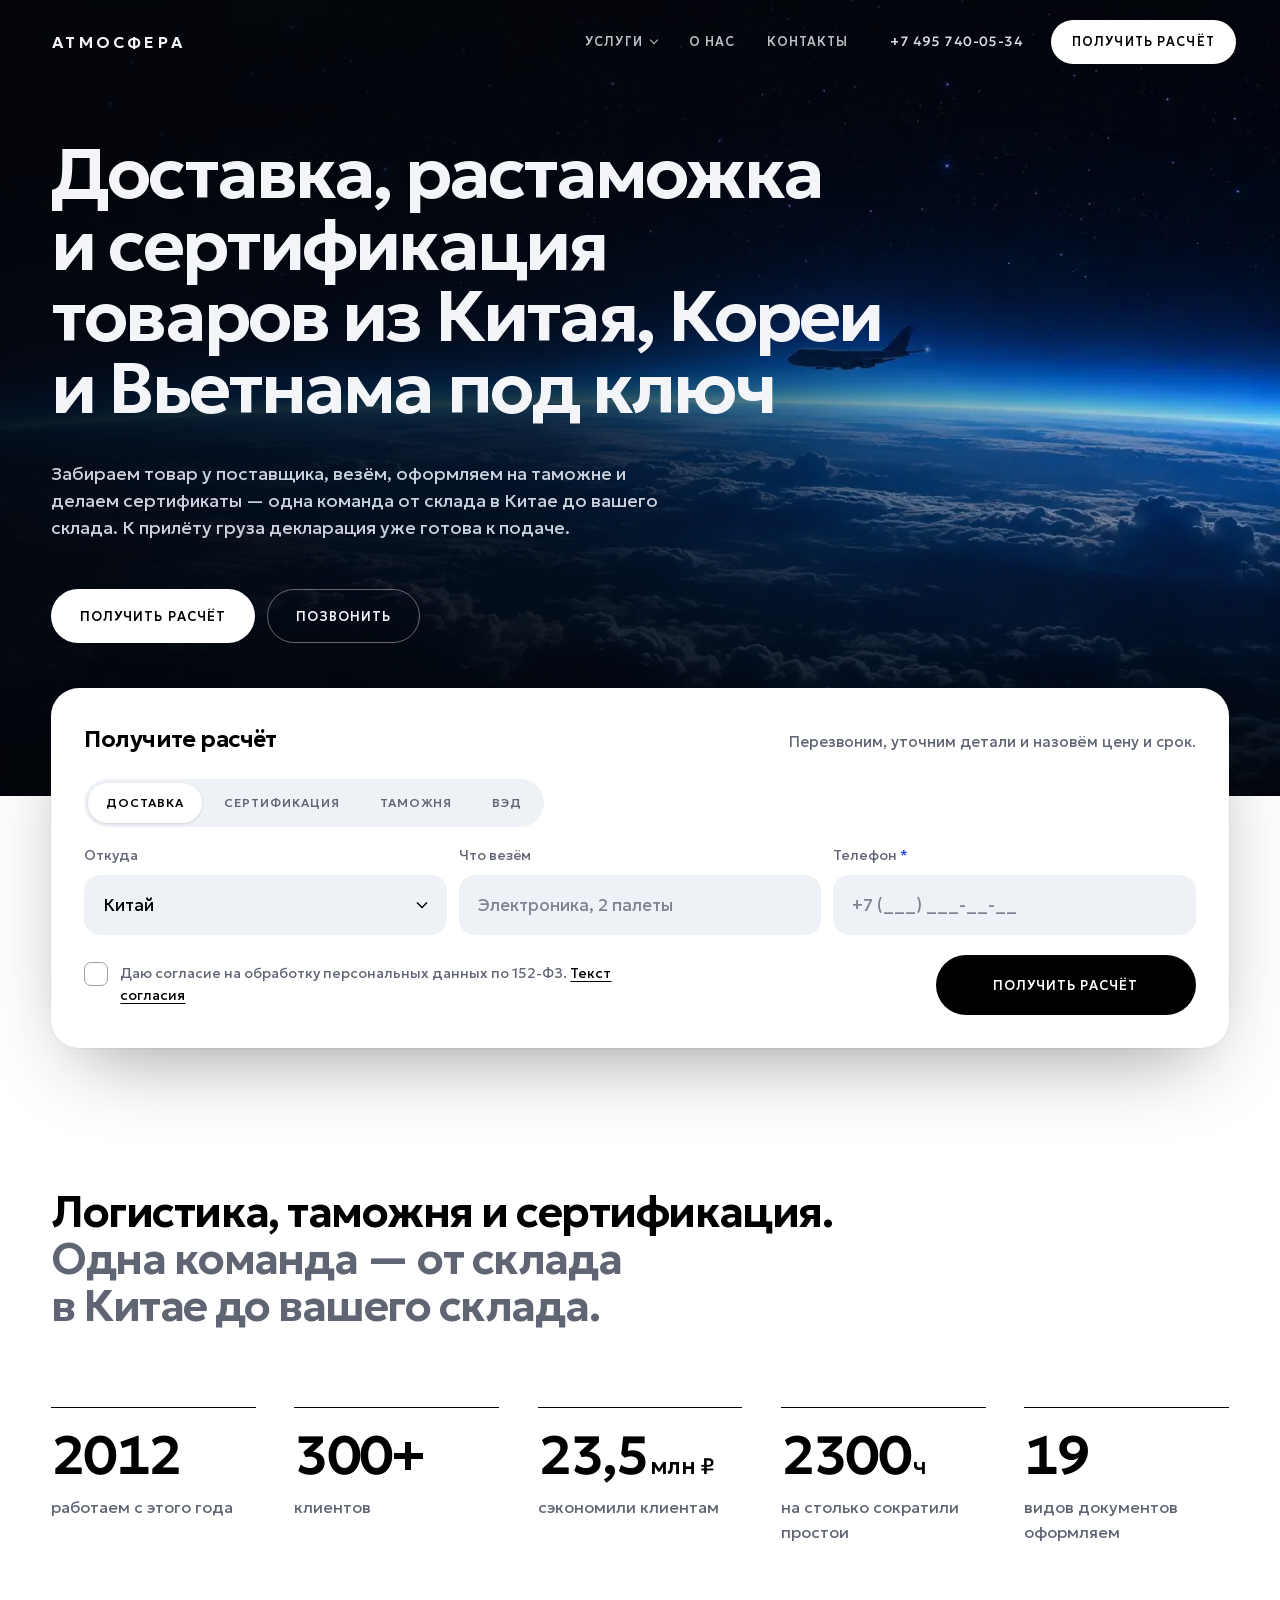
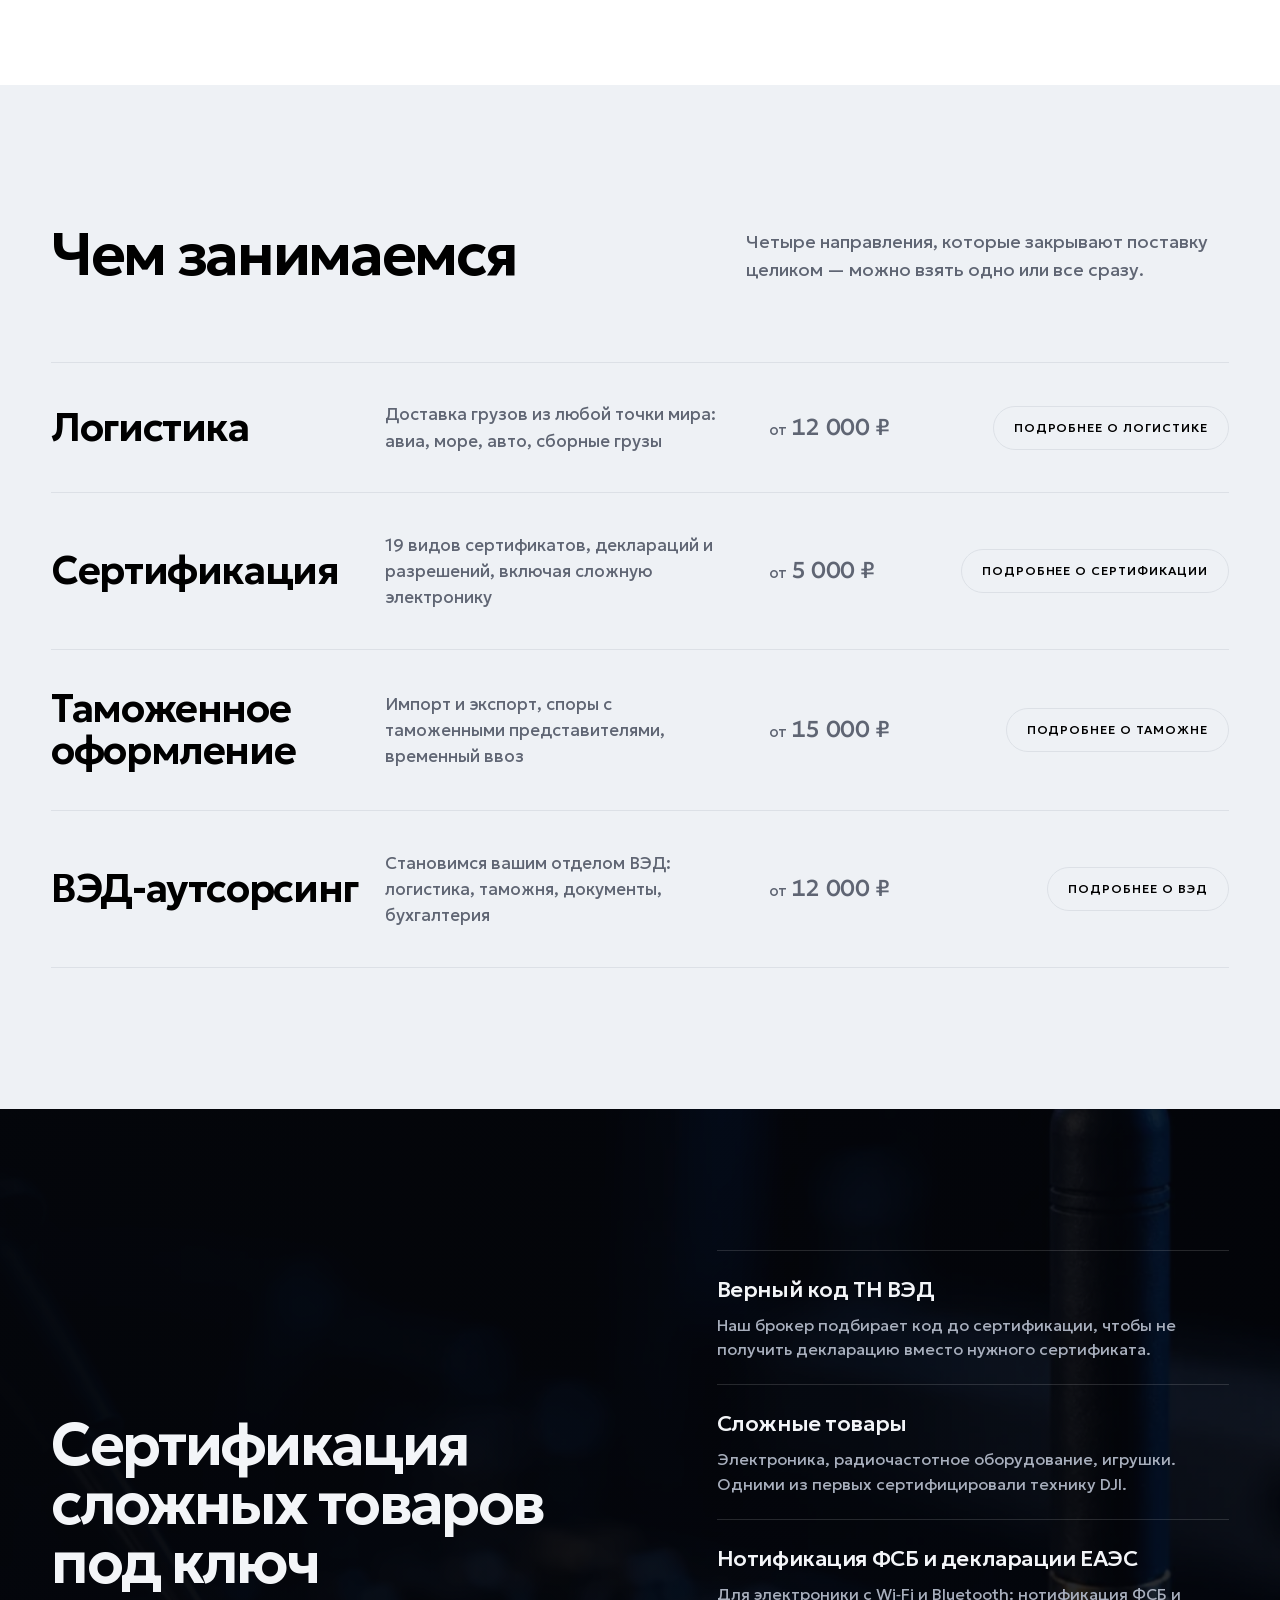
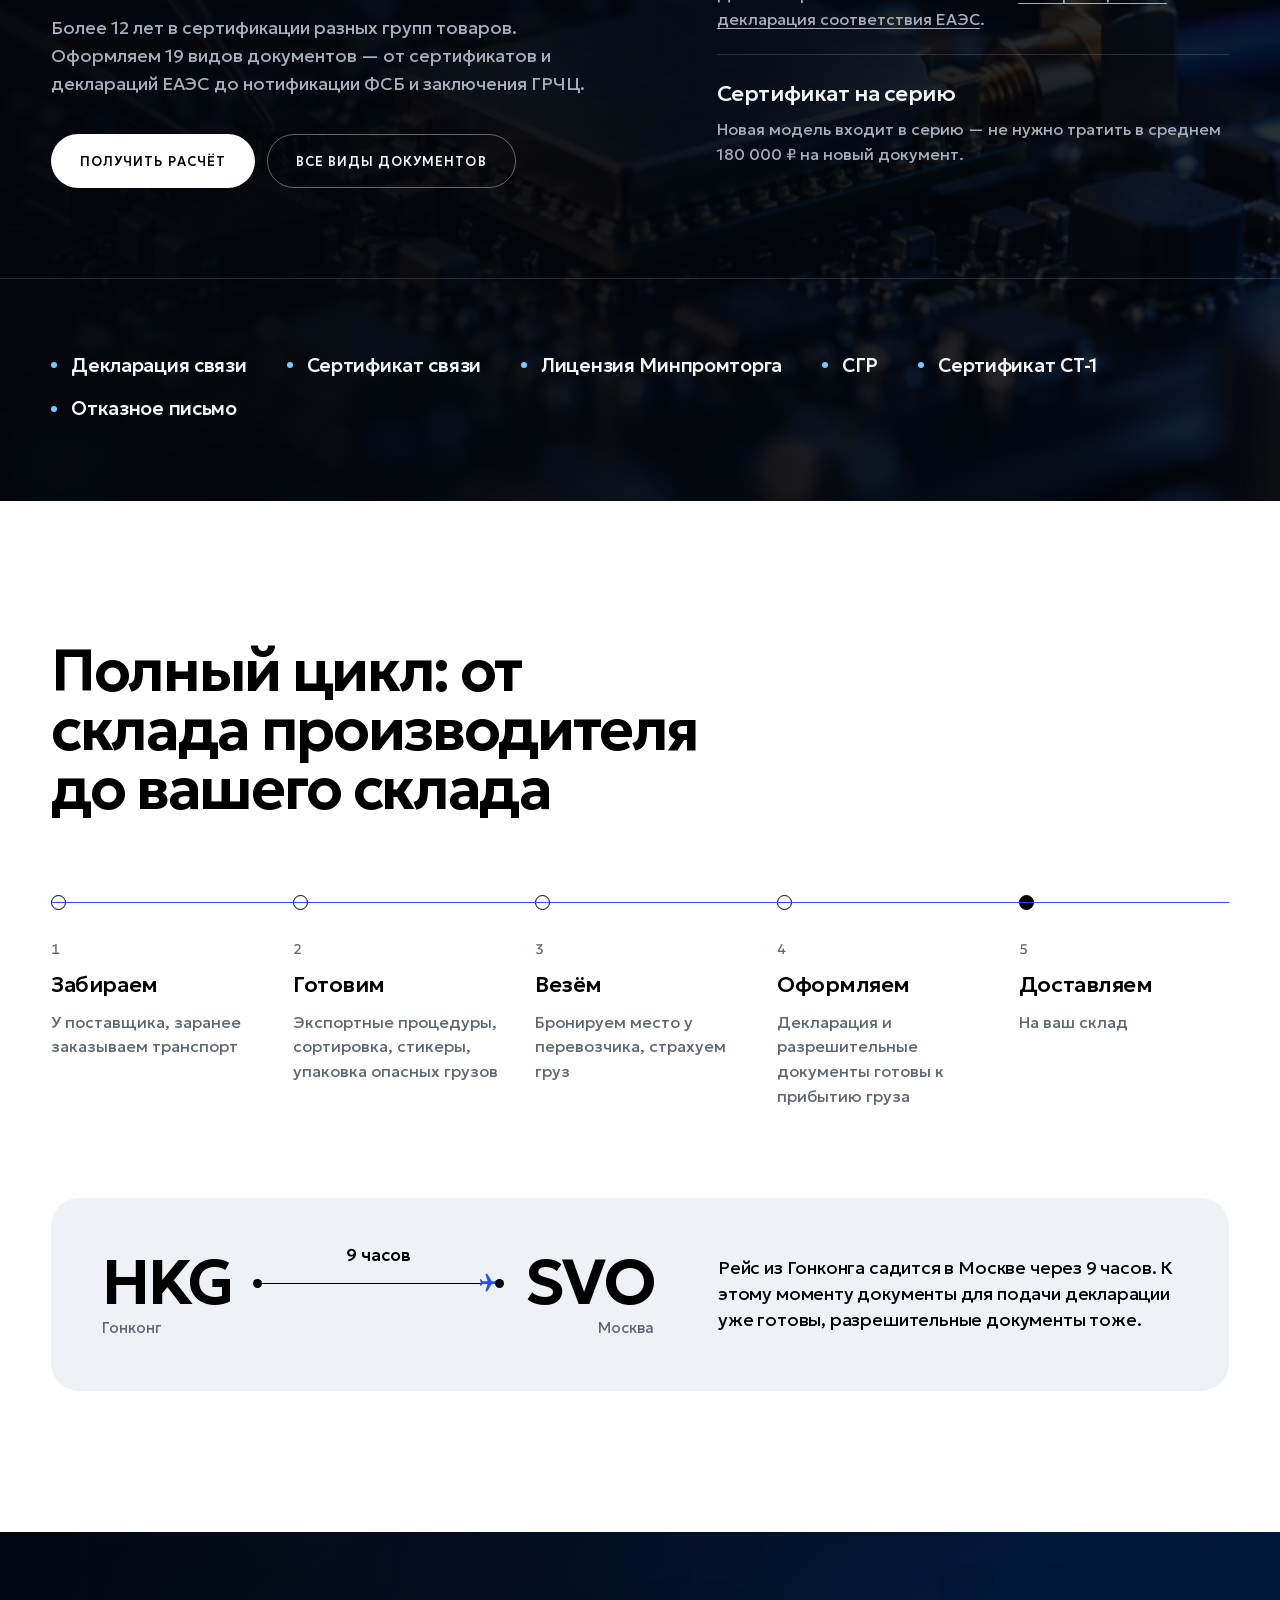
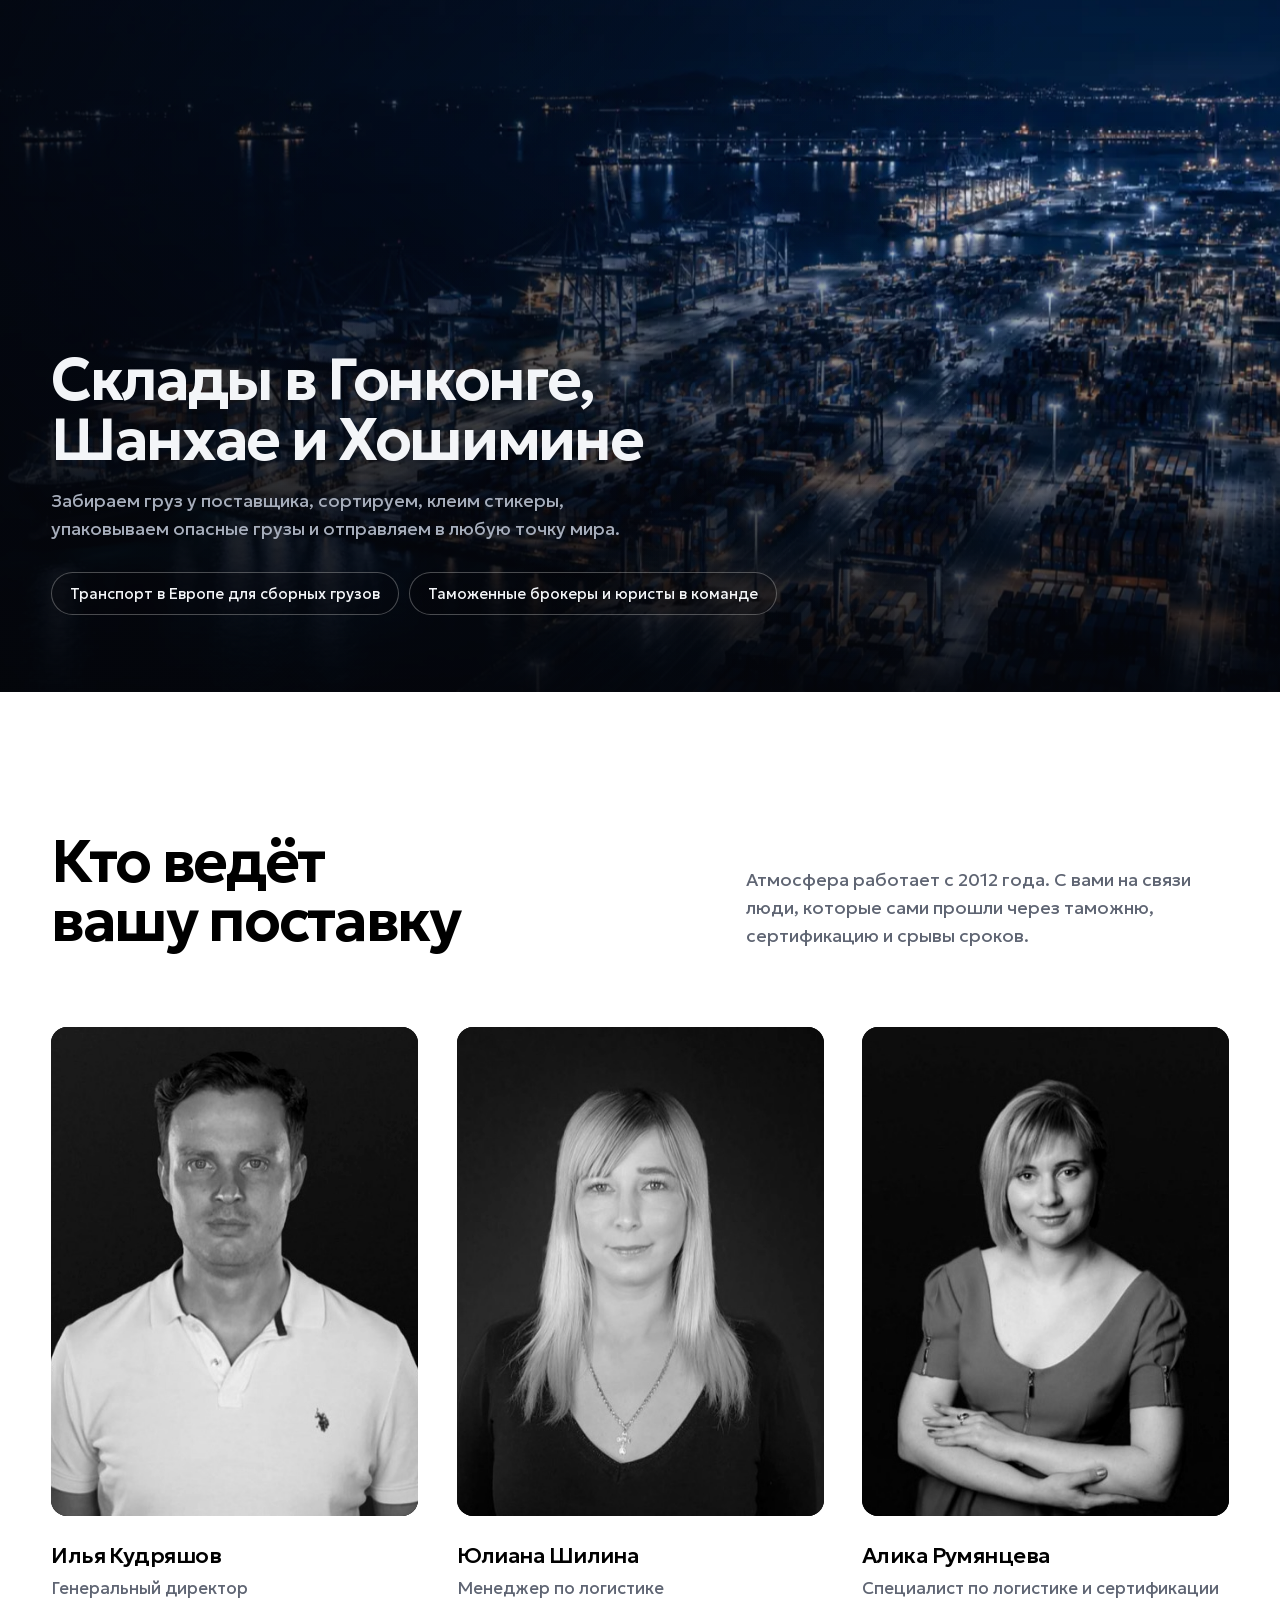
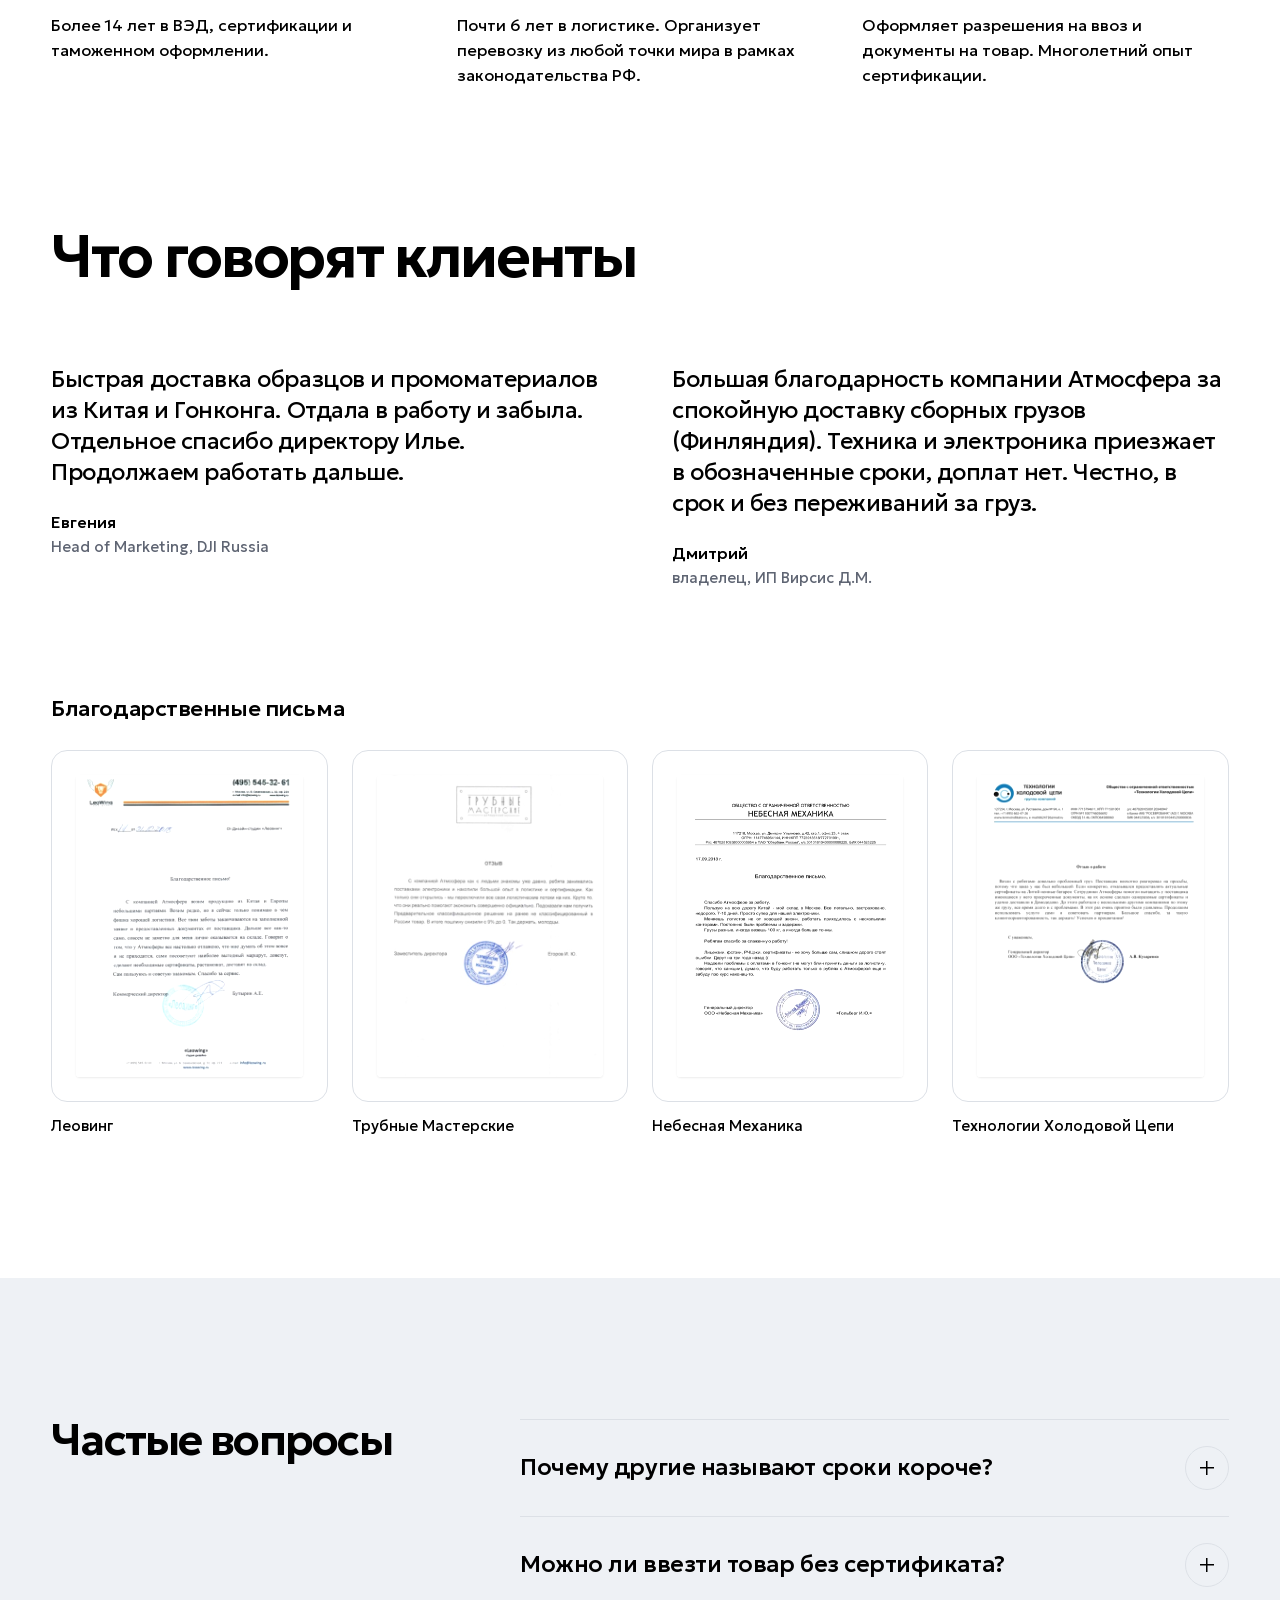
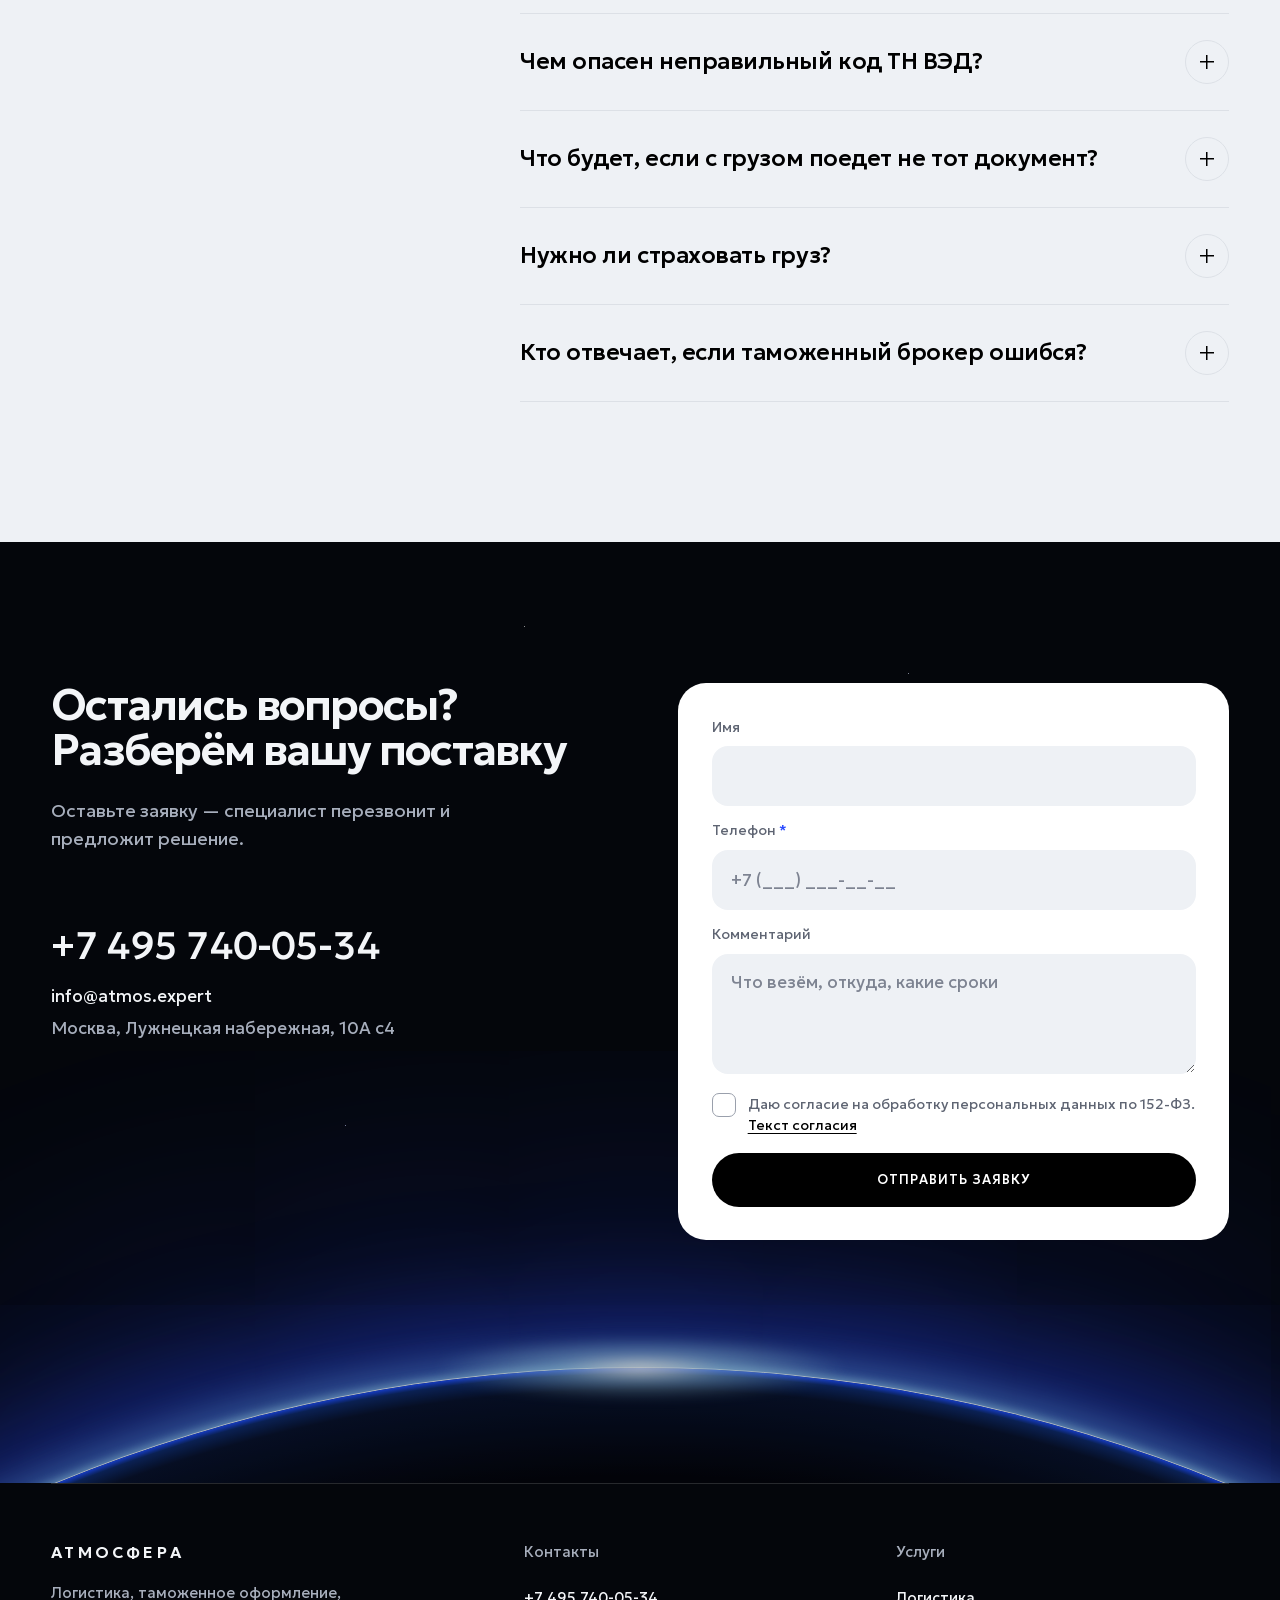
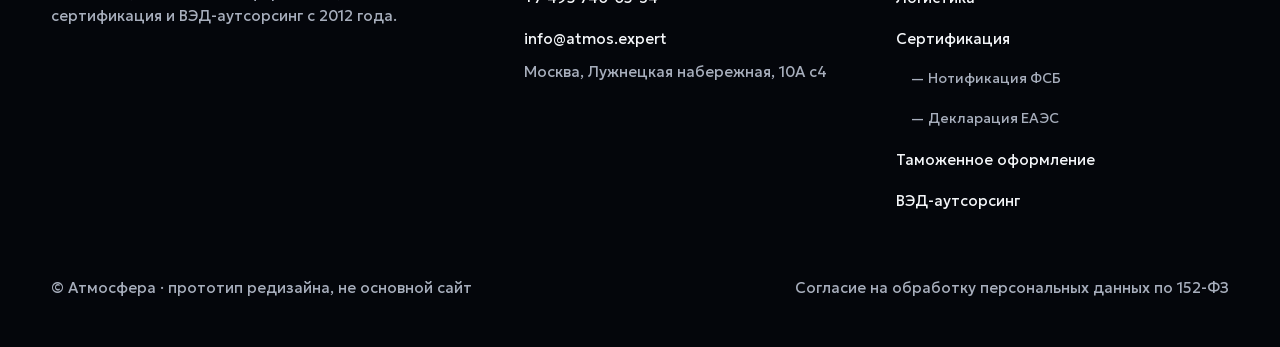
==== commit 68393f64: "Обновление стенда: первые правки логиста Co-Authored-By: Claude Opus 5.5 <noreply@anthropic.com> Cla" ====
--- a/index.html
+++ b/index.html
@@ -62,8 +62,8 @@
     <span class="hero-end" data-hero-end aria-hidden="true"></span>
     <div class="wrap hero-inner">
       <div>
-        <h1 id="hero-title" data-split>Доставка, растаможка и&nbsp;сертификация товаров из&nbsp;Китая под&nbsp;ключ</h1>
-        <p class="hero-lead">Забираем товар у поставщика, везём, оформляем на таможне и делаем сертификаты — одна команда от склада в Китае до вашего склада. К прилёту груза декларация уже подана.</p>
+        <h1 id="hero-title" data-split>Доставка, растаможка и&nbsp;сертификация товаров из&nbsp;Китая, Кореи и&nbsp;Вьетнама под&nbsp;ключ</h1>
+        <p class="hero-lead">Забираем товар у поставщика, везём, оформляем на таможне и делаем сертификаты — одна команда от склада в Китае до вашего склада. К прилёту груза декларация уже готова к подаче.</p>
         <div class="hero-actions">
           <a class="btn btn-light" href="#calc" data-to-phone>Получить расчёт</a>
           <a class="btn btn-outline-light" href="tel:+74957400534">Позвонить</a>
@@ -144,22 +144,6 @@
     </div>
   </section>
 
-  <section class="section" id="problems" aria-labelledby="problems-title">
-    <div class="wrap">
-      <div class="section-head" data-reveal>
-        <h2 id="problems-title">Что обычно идёт не так</h2>
-      </div>
-      <ul class="problems">
-        <li class="problem"><h3>Срыв даты поставки</h3><p>«Подождите ещё недельку», а в счёте появились дополнительные расходы.</p></li>
-        <li class="problem"><h3>Плавающие ставки на перевозку</h3><p>Цена, названная при заказе, меняется по дороге.</p></li>
-        <li class="problem"><h3>Не тот код ТН ВЭД</h3><p>Доначисление платежей за три года.</p></li>
-        <li class="problem"><h3>Декларация вместо сертификата</h3><p><strong>Штраф 50 000 ₽</strong> для юрлица.</p></li>
-        <li class="problem"><h3>С грузом поехал не тот документ</h3><p>Досмотр и простой.</p></li>
-        <li class="problem"><h3>Кражи и порча упаковки в пути</h3><p>Без страховки пропажу почти невозможно доказать.</p></li>
-      </ul>
-      <p class="verdict" data-reveal>Такие ситуации ведут к потере денег или остановке бизнеса. <span>С нашим опытом их можно избежать.</span></p>
-    </div>
-  </section>
 
   <section class="section section--mist" id="services" aria-labelledby="services-title">
     <div class="wrap">
@@ -212,7 +196,7 @@
           <li><b>Верный код ТН ВЭД</b><span>Наш брокер подбирает код до сертификации, чтобы не получить декларацию вместо нужного сертификата.</span></li>
           <li><b>Сложные товары</b><span>Электроника, радиочастотное оборудование, игрушки. Одними из первых сертифицировали технику DJI.</span></li>
           <li><b>Нотификация ФСБ и декларации ЕАЭС</b><span>Для электроники с Wi‑Fi и Bluetooth: <a href="notifikaciya-fsb.html">нотификация ФСБ</a> и <a href="deklaraciya-eaes.html">декларация соответствия ЕАЭС</a>.</span></li>
-          <li><b>Сертификат на серию</b><span>Новая модель входит в серию — не нужно тратить в среднем 50 000 ₽ на новый документ.</span></li>
+          <li><b>Сертификат на серию</b><span>Новая модель входит в серию — не нужно тратить в среднем 180 000 ₽ на новый документ.</span></li>
         </ul>
       </div>
     </div>
@@ -242,7 +226,7 @@
           <div class="flight-track"><span>9 часов</span><i class="flight-plane" aria-hidden="true"><svg viewBox="0 0 24 24"><path fill="currentColor" d="M21 16v-2l-8-5V3.5a1.5 1.5 0 0 0-3 0V9l-8 5v2l8-2.5V19l-2 1.5V22l3.5-1 3.5 1v-1.5L13 19v-5.5z" transform="rotate(90 12 12)"/></svg></i></div>
           <div class="flight-city"><b>SVO</b><span>Москва</span></div>
         </div>
-        <p>Рейс из Гонконга садится в Москве через 9 часов. К этому моменту декларация уже подана, разрешительные документы готовы.</p>
+        <p>Рейс из Гонконга садится в Москве через 9 часов. К этому моменту документы для подачи декларации уже готовы, разрешительные документы тоже.</p>
       </div>
 
     </div>
@@ -251,7 +235,7 @@
   <section class="photo-band" aria-labelledby="band-title">
     <div class="photo-band-media" aria-hidden="true" data-parallax><picture><source type="image/webp" srcset="assets/bg/port-828.webp 828w, assets/bg/port-1280.webp 1280w, assets/bg/port-1920.webp 1920w" sizes="100vw"><img src="assets/bg/port-1600.jpg" alt="" width="1600" height="1067" loading="lazy" decoding="async"></picture></div>
     <div class="wrap" data-reveal>
-      <h2 id="band-title">Склады в Гонконге, Шэньчжэне и Хошимине</h2>
+      <h2 id="band-title">Склады в Гонконге, Шанхае и Хошимине</h2>
       <p>Забираем груз у поставщика, сортируем, клеим стикеры, упаковываем опасные грузы и отправляем в любую точку мира.</p>
       <ul class="band-list">
         <li>Транспорт в Европе для сборных грузов</li>
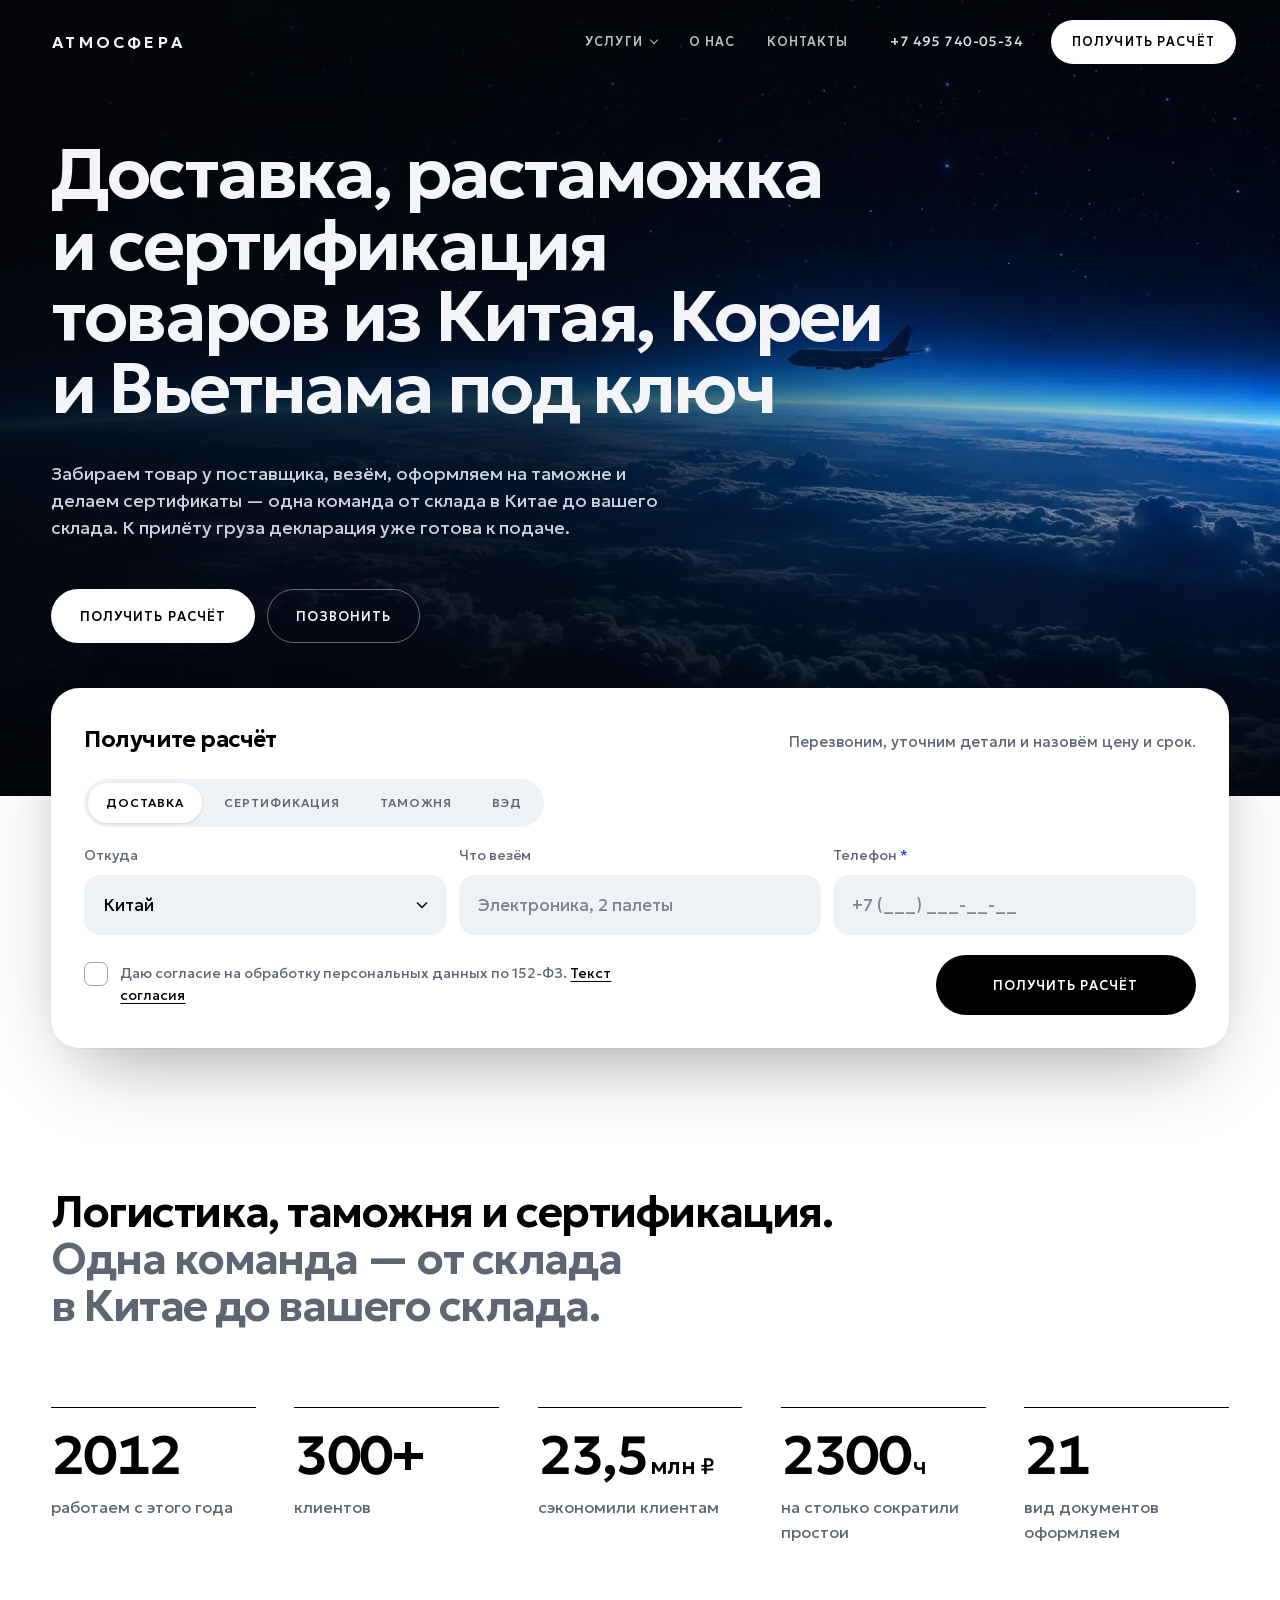
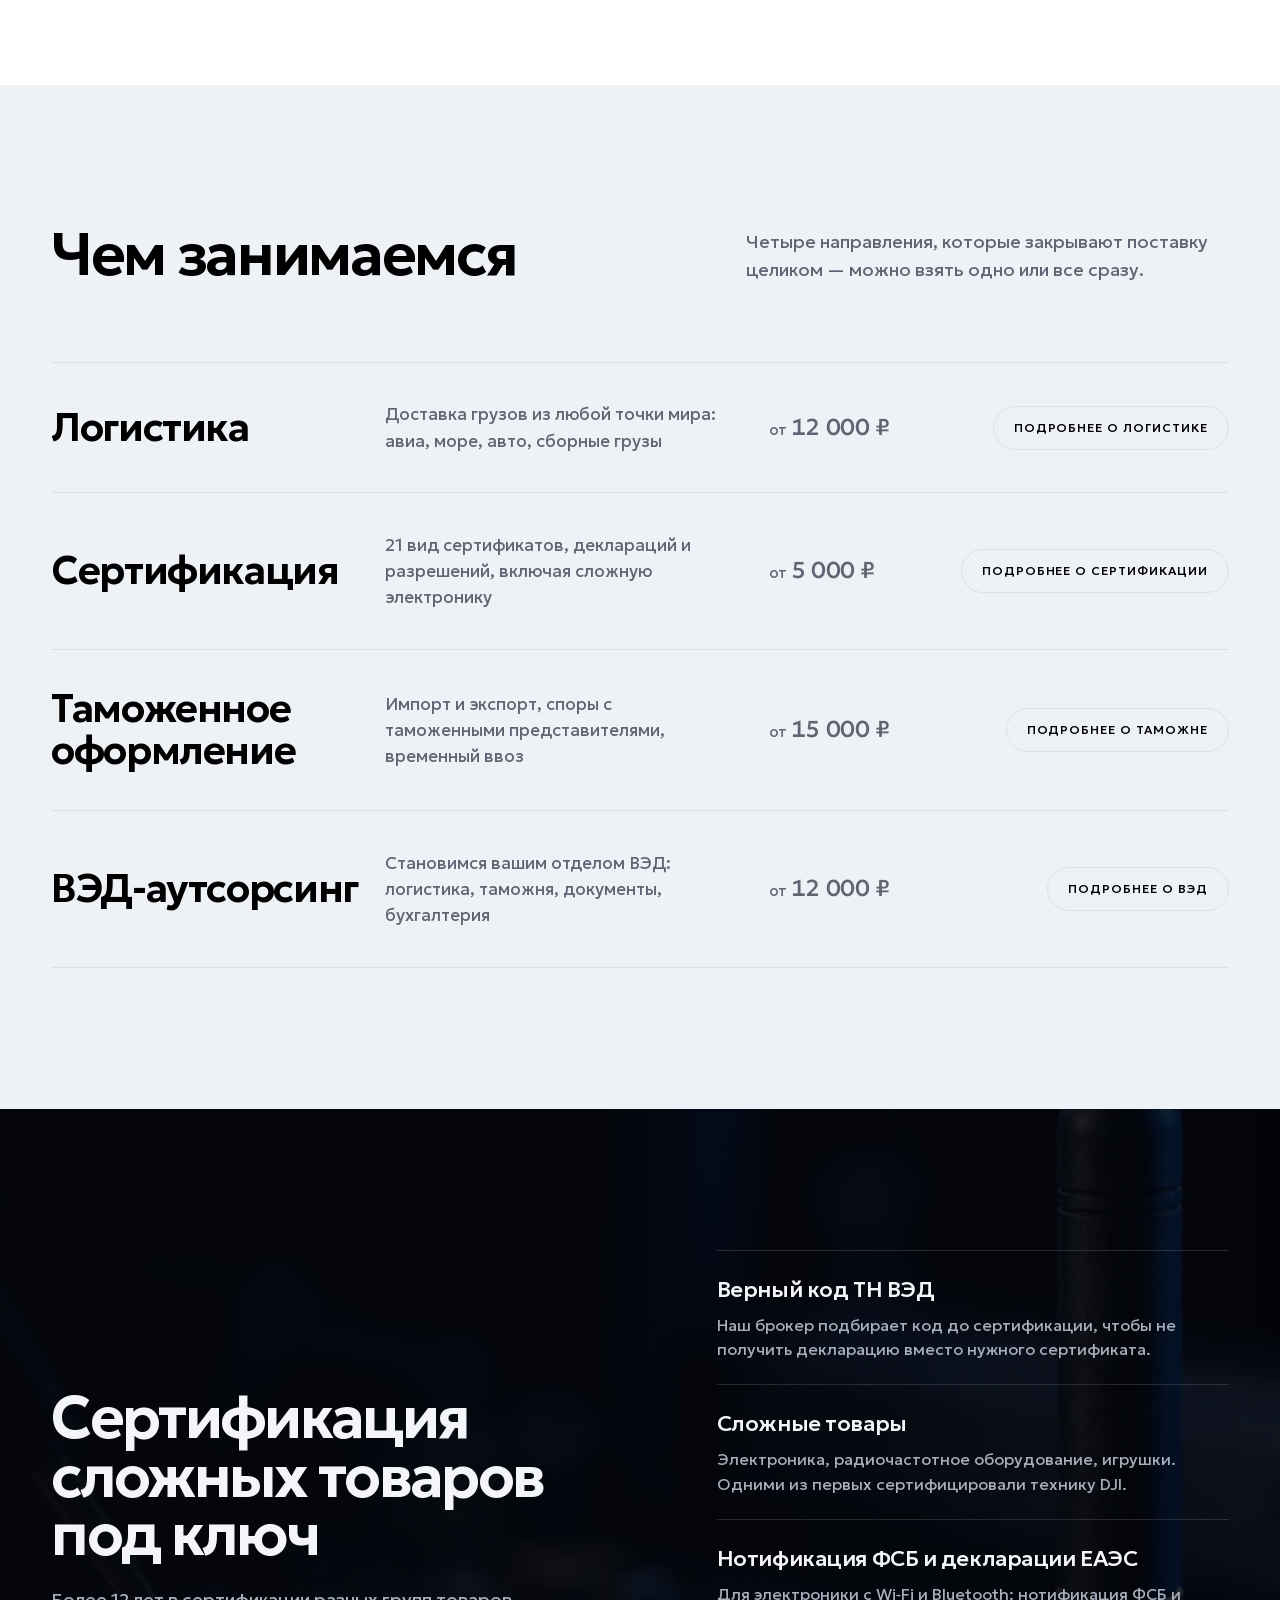
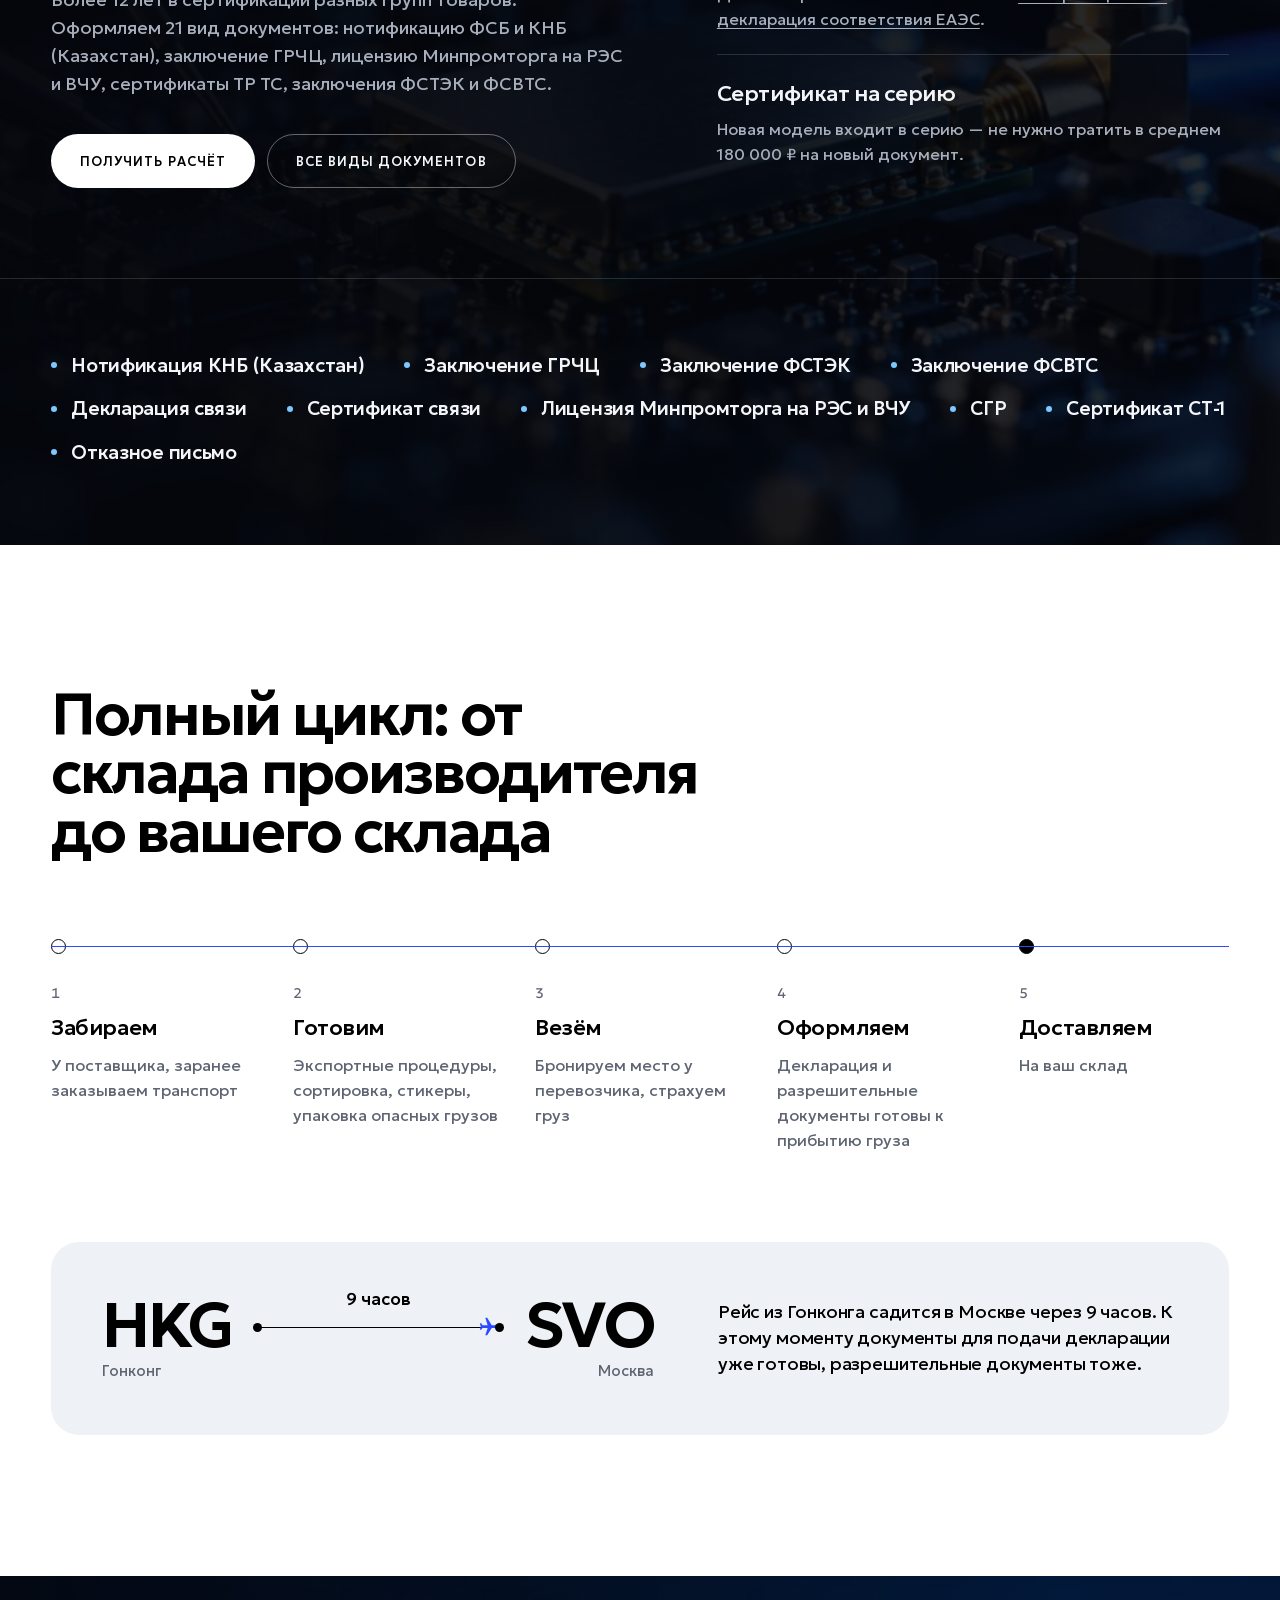
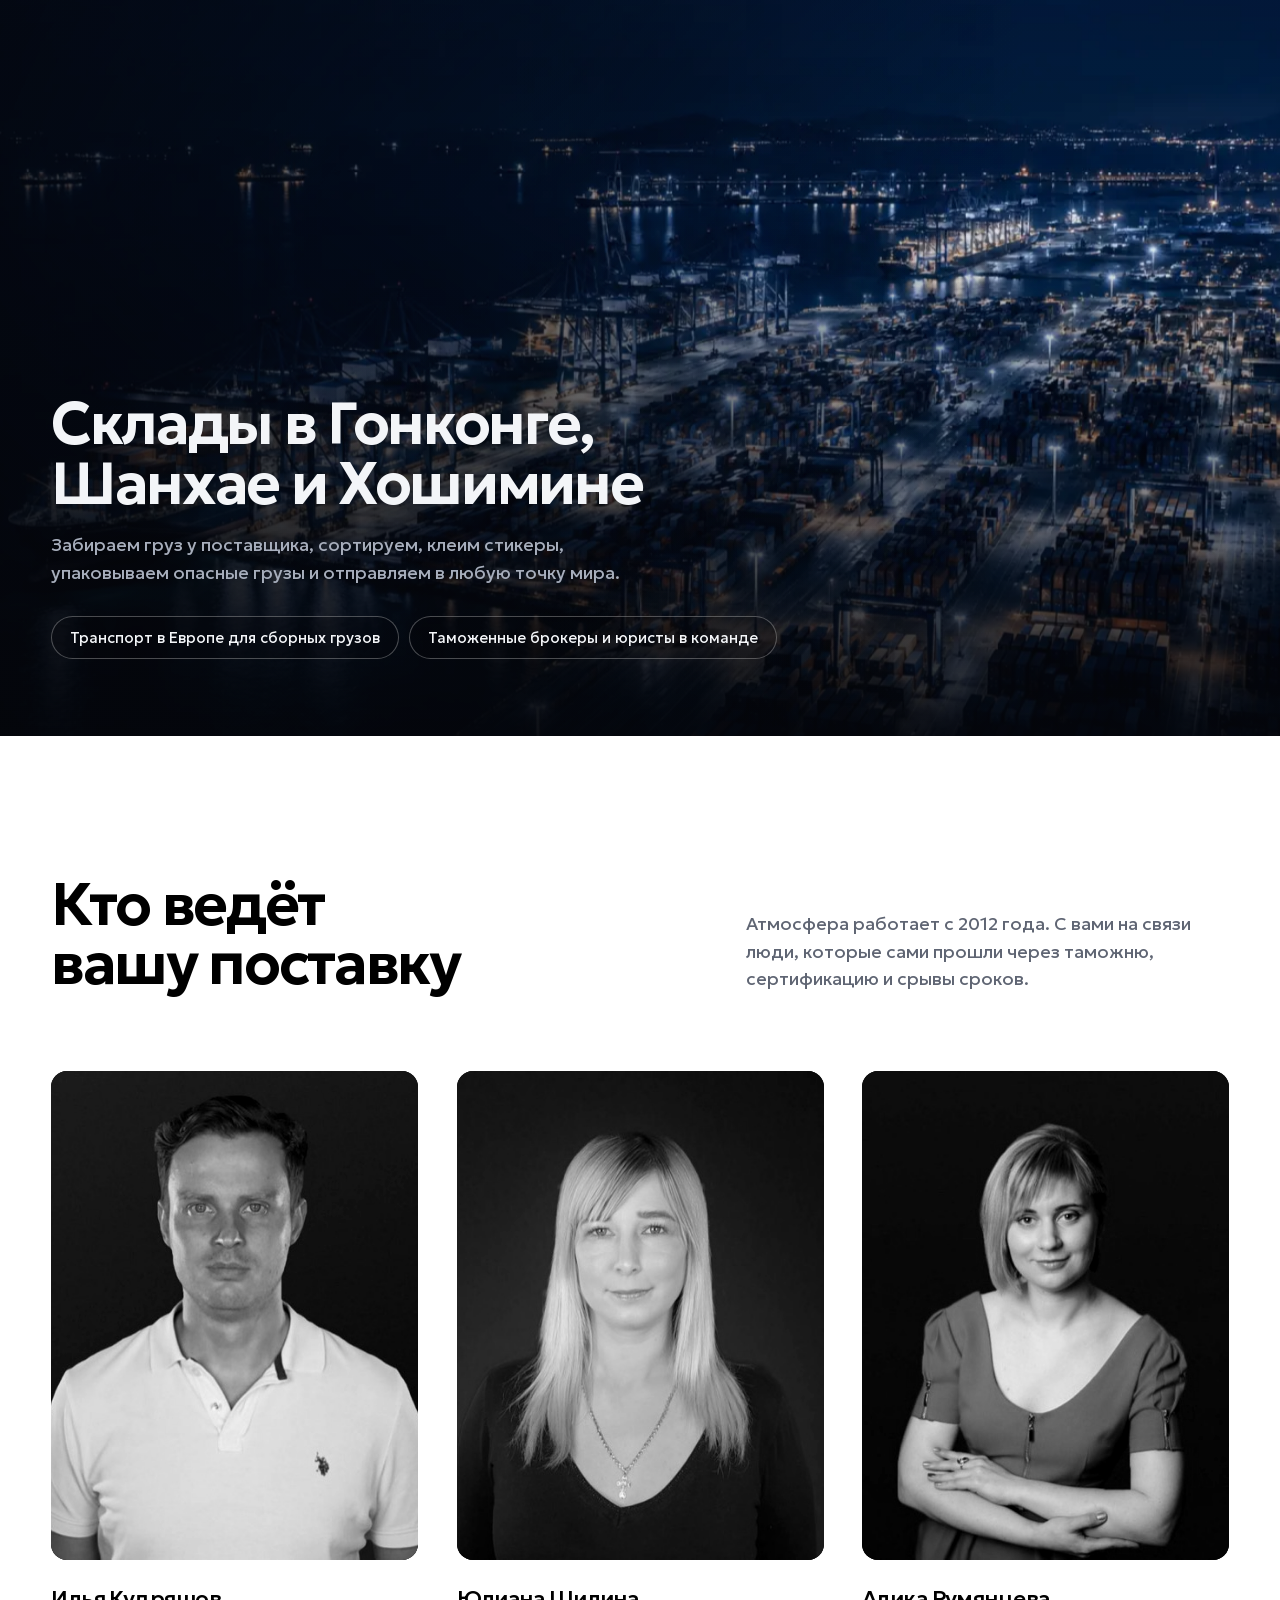
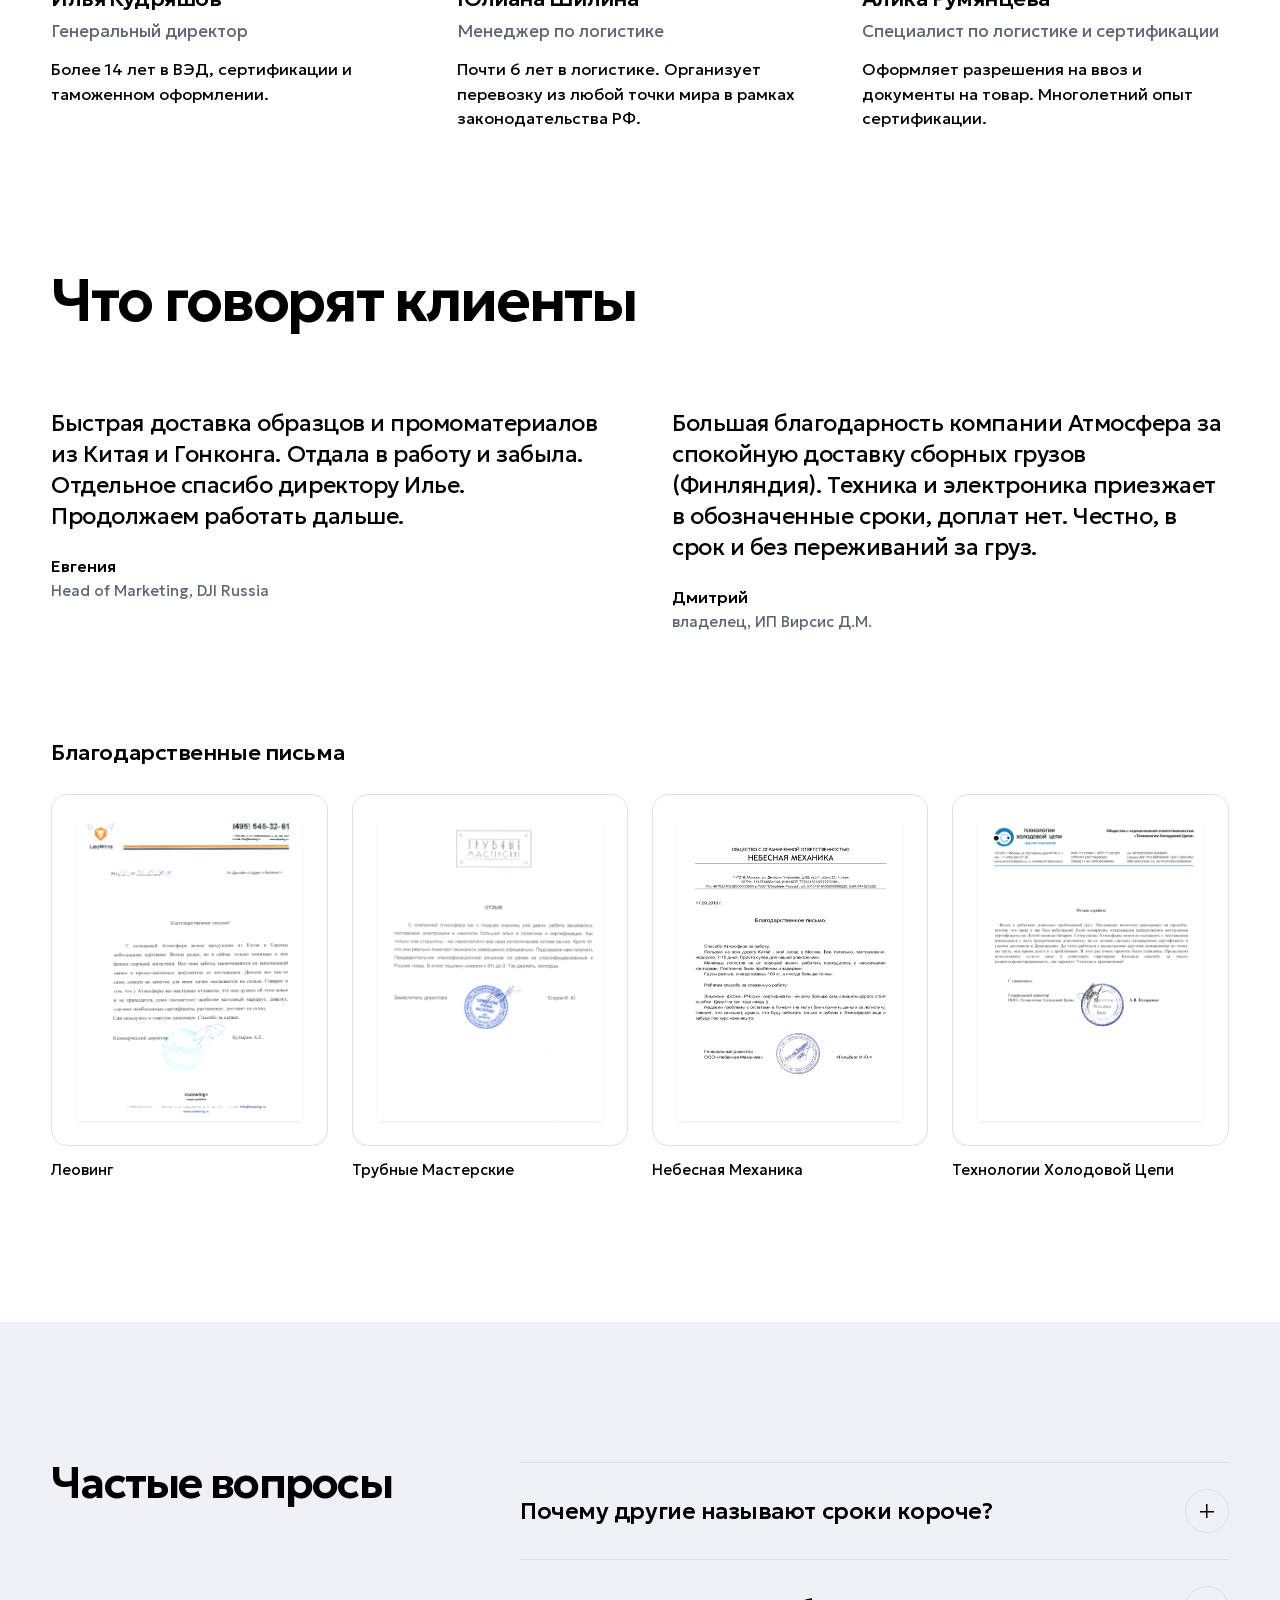
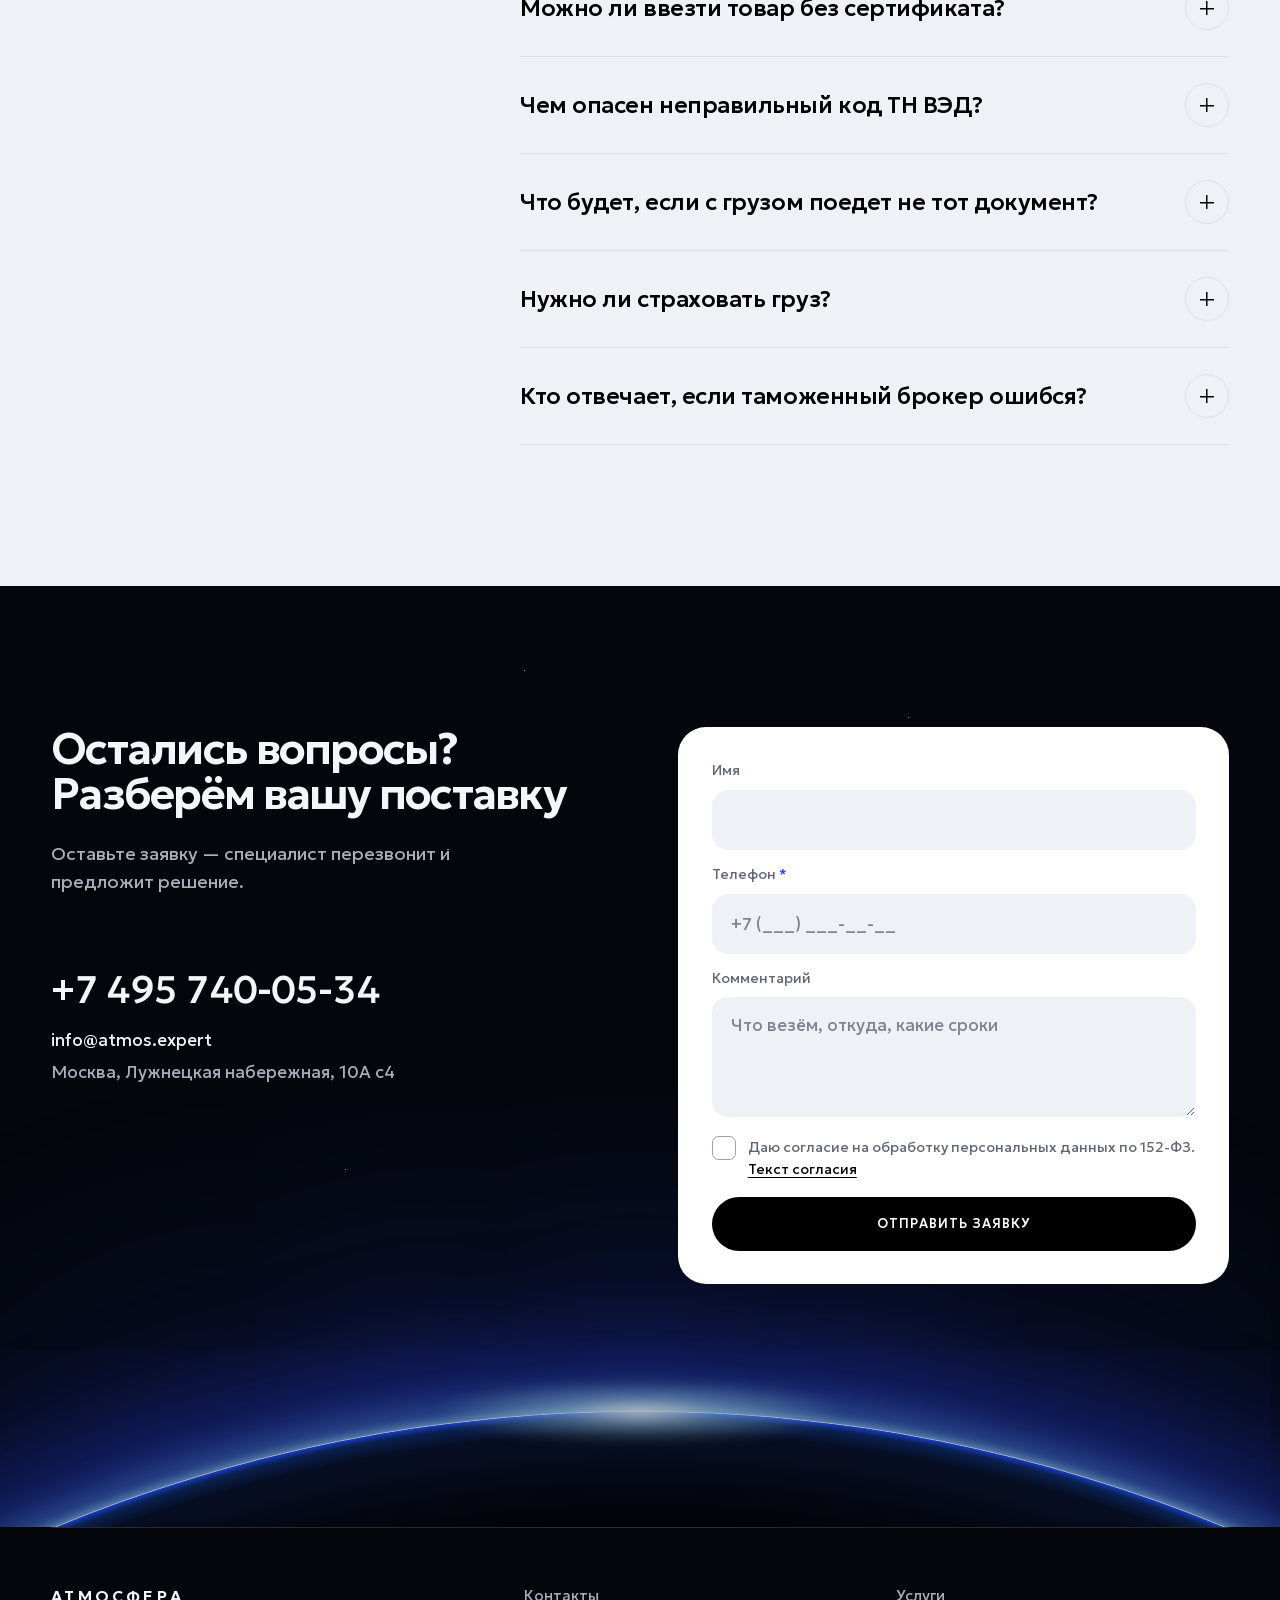
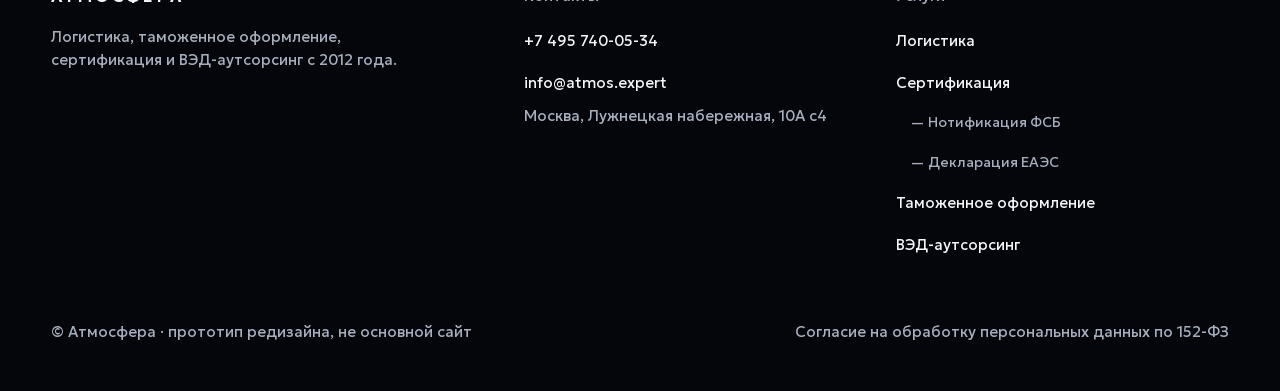
==== commit dd44f389: "Обновление стенда: правки логиста по сертификации Co-Authored-By: Claude Opus 5.5 <noreply@anthropic" ====
--- a/index.html
+++ b/index.html
@@ -32,7 +32,7 @@
             <p class="services-label">Услуги</p>
             <ul class="services-grid">
             <li><a class="svc-link" href="logistika.html"><b>Логистика</b><span>Авиа, море, авто, сборные грузы</span><em>от 12 000 ₽</em></a></li>
-            <li><a class="svc-link" href="sertifikaciya.html"><b>Сертификация</b><span>19 видов сертификатов и разрешений</span><em>от 5 000 ₽</em></a></li>
+            <li><a class="svc-link" href="sertifikaciya.html"><b>Сертификация</b><span>21 вид сертификатов и разрешений</span><em>от 5 000 ₽</em></a></li>
             <li><a class="svc-link" href="tamozhennoe-oformlenie.html"><b>Таможенное оформление</b><span>Импорт, экспорт, временный ввоз</span><em>от 15 000 ₽</em></a></li>
             <li><a class="svc-link" href="ved.html"><b>ВЭД-аутсорсинг</b><span>Ваш отдел ВЭД под ключ</span><em>от 12 000 ₽</em></a></li>
             </ul>
@@ -139,7 +139,7 @@
         <div class="figure"><b><span data-count="300">300</span>+</b><p>клиентов</p></div>
         <div class="figure"><b><span data-count="23.5" data-decimals="1">23,5</span><small>млн ₽</small></b><p>сэкономили клиентам</p></div>
         <div class="figure"><b><span data-count="2300">2300</span><small>ч</small></b><p>на столько сократили простои</p></div>
-        <div class="figure"><b><span data-count="19">19</span></b><p>видов документов оформляем</p></div>
+        <div class="figure"><b><span data-count="21">21</span></b><p>вид документов оформляем</p></div>
       </div>
     </div>
   </section>
@@ -160,7 +160,7 @@
         </article>
         <article class="service" id="svc-cert">
           <h3>Сертификация</h3>
-          <p>19 видов сертификатов, деклараций и разрешений, включая сложную электронику</p>
+          <p>21 вид сертификатов, деклараций и разрешений, включая сложную электронику</p>
           <p class="price"><small>от</small>5 000 ₽</p>
           <a class="btn btn-sm btn-outline" href="sertifikaciya.html">Подробнее о сертификации</a>
         </article>
@@ -186,7 +186,7 @@
       <div class="cert-grid">
         <div data-reveal>
           <h2 id="cert-title">Сертификация сложных товаров под ключ</h2>
-          <p class="lead">Более 12 лет в сертификации разных групп товаров. Оформляем 19 видов документов — от сертификатов и деклараций ЕАЭС до нотификации ФСБ и заключения ГРЧЦ.</p>
+          <p class="lead">Более 12 лет в сертификации разных групп товаров. Оформляем 21 вид документов: нотификацию ФСБ и КНБ (Казахстан), заключение ГРЧЦ, лицензию Минпромторга на РЭС и ВЧУ, сертификаты ТР ТС, заключения ФСТЭК и ФСВТС.</p>
           <div class="hero-actions">
             <a class="btn btn-light" href="#calc" data-service="Сертификация" data-to-phone>Получить расчёт</a>
             <a class="btn btn-outline-light" href="sertifikaciya.html">Все виды документов</a>
@@ -202,7 +202,7 @@
     </div>
     <div class="wrap ticker">
       <ul aria-label="Документы, которые оформляем чаще всего">
-        <li><a href="deklaraciya-eaes.html">Декларация ГОСТ Р</a></li><li><a href="deklaraciya-eaes.html">ТР ТС ЭМС</a></li><li><a href="deklaraciya-eaes.html">ТР ТС НВО</a></li><li><a href="deklaraciya-eaes.html">ТР ТС МИО</a></li><li><a href="notifikaciya-fsb.html">Нотификация ФСБ</a></li><li><a href="sertifikaciya.html#docs">Заключение ГРЧЦ</a></li><li><a href="sertifikaciya.html#docs">Декларация связи</a></li><li><a href="sertifikaciya.html#docs">Сертификат связи</a></li><li><a href="sertifikaciya.html#docs">Лицензия Минпромторга</a></li><li><a href="sertifikaciya.html#docs">СГР</a></li><li><a href="sertifikaciya.html#docs">Сертификат СТ-1</a></li><li><a href="sertifikaciya.html#docs">Отказное письмо</a></li>
+        <li><a href="deklaraciya-eaes.html">Декларация ГОСТ Р</a></li><li><a href="deklaraciya-eaes.html">ТР ТС ЭМС</a></li><li><a href="deklaraciya-eaes.html">ТР ТС НВО</a></li><li><a href="deklaraciya-eaes.html">ТР ТС МИО</a></li><li><a href="notifikaciya-fsb.html">Нотификация ФСБ</a></li><li><a href="sertifikaciya.html">Нотификация КНБ (Казахстан)</a></li><li><a href="sertifikaciya.html#docs">Заключение ГРЧЦ</a></li><li><a href="sertifikaciya.html">Заключение ФСТЭК</a></li><li><a href="sertifikaciya.html">Заключение ФСВТС</a></li><li><a href="sertifikaciya.html#docs">Декларация связи</a></li><li><a href="sertifikaciya.html#docs">Сертификат связи</a></li><li><a href="sertifikaciya.html#docs">Лицензия Минпромторга на РЭС и ВЧУ</a></li><li><a href="sertifikaciya.html#docs">СГР</a></li><li><a href="sertifikaciya.html#docs">Сертификат СТ-1</a></li><li><a href="sertifikaciya.html#docs">Отказное письмо</a></li>
       </ul>
     </div>
   </section>
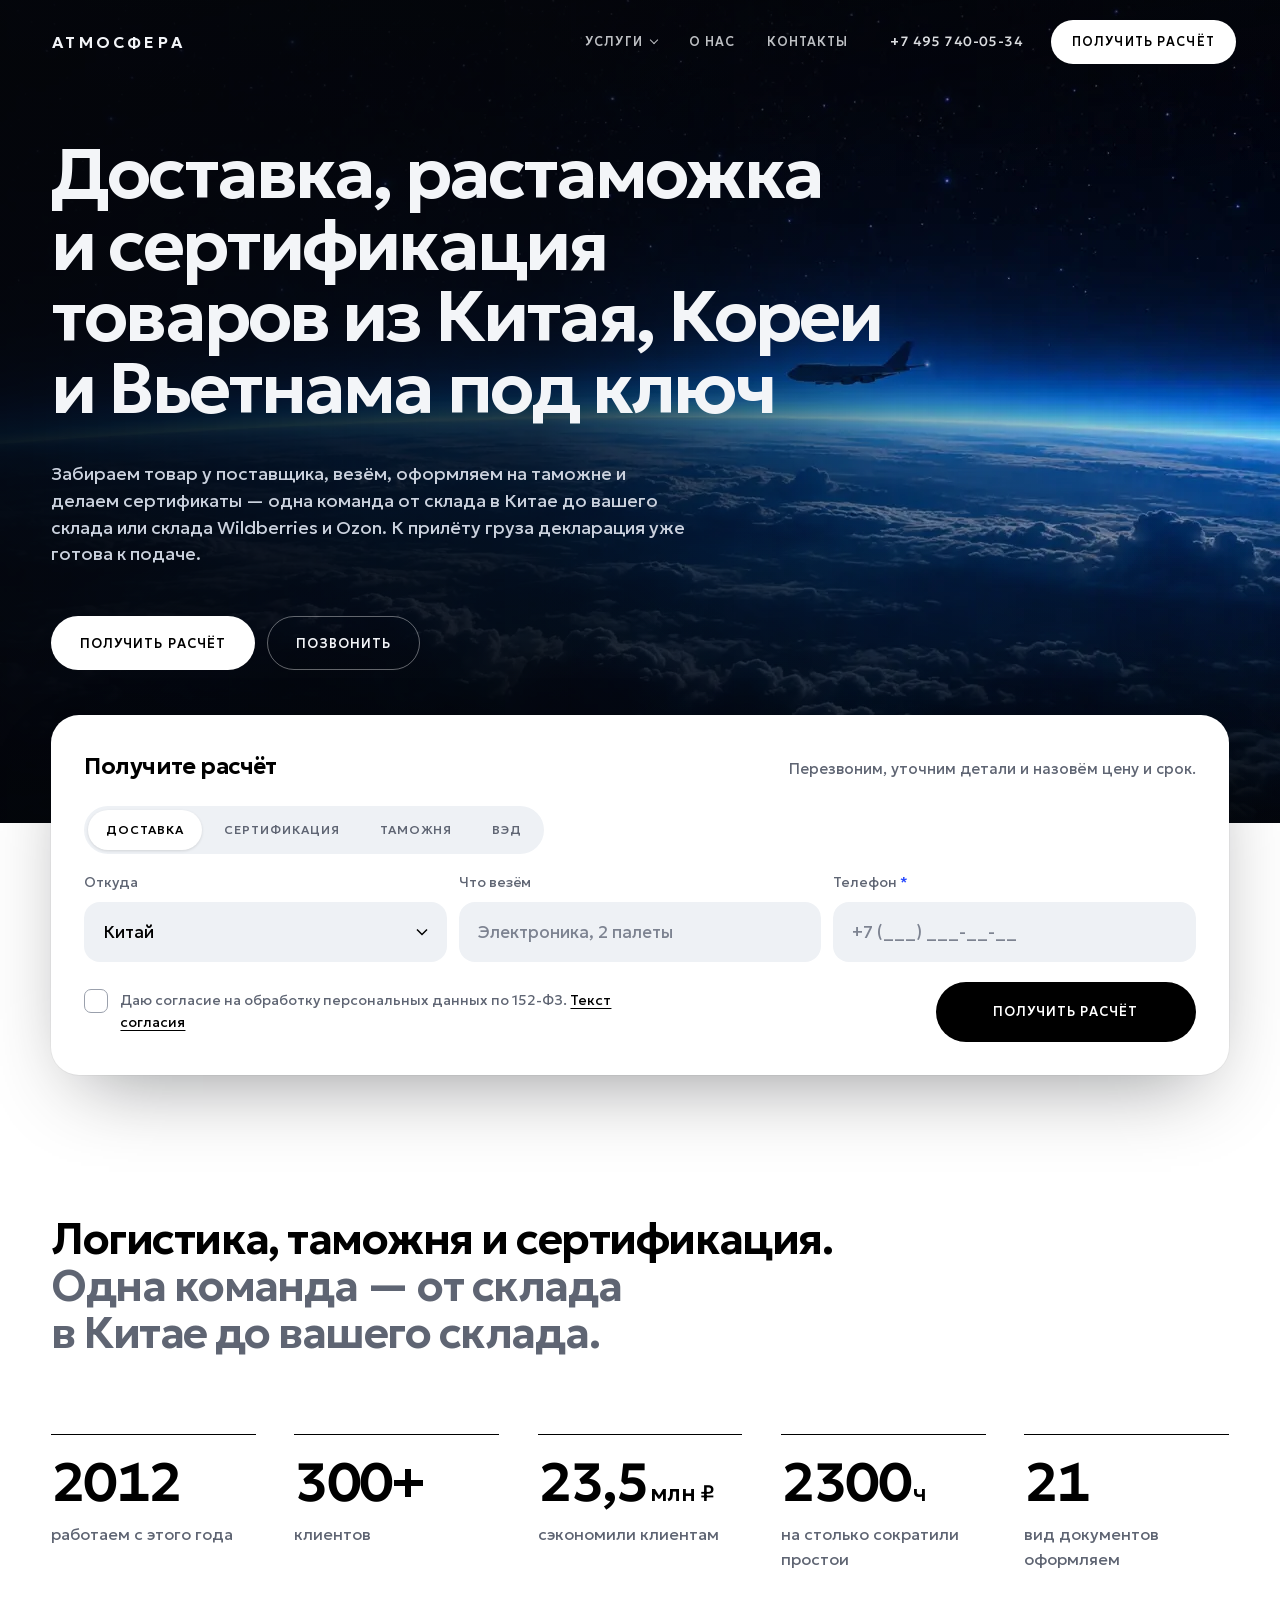
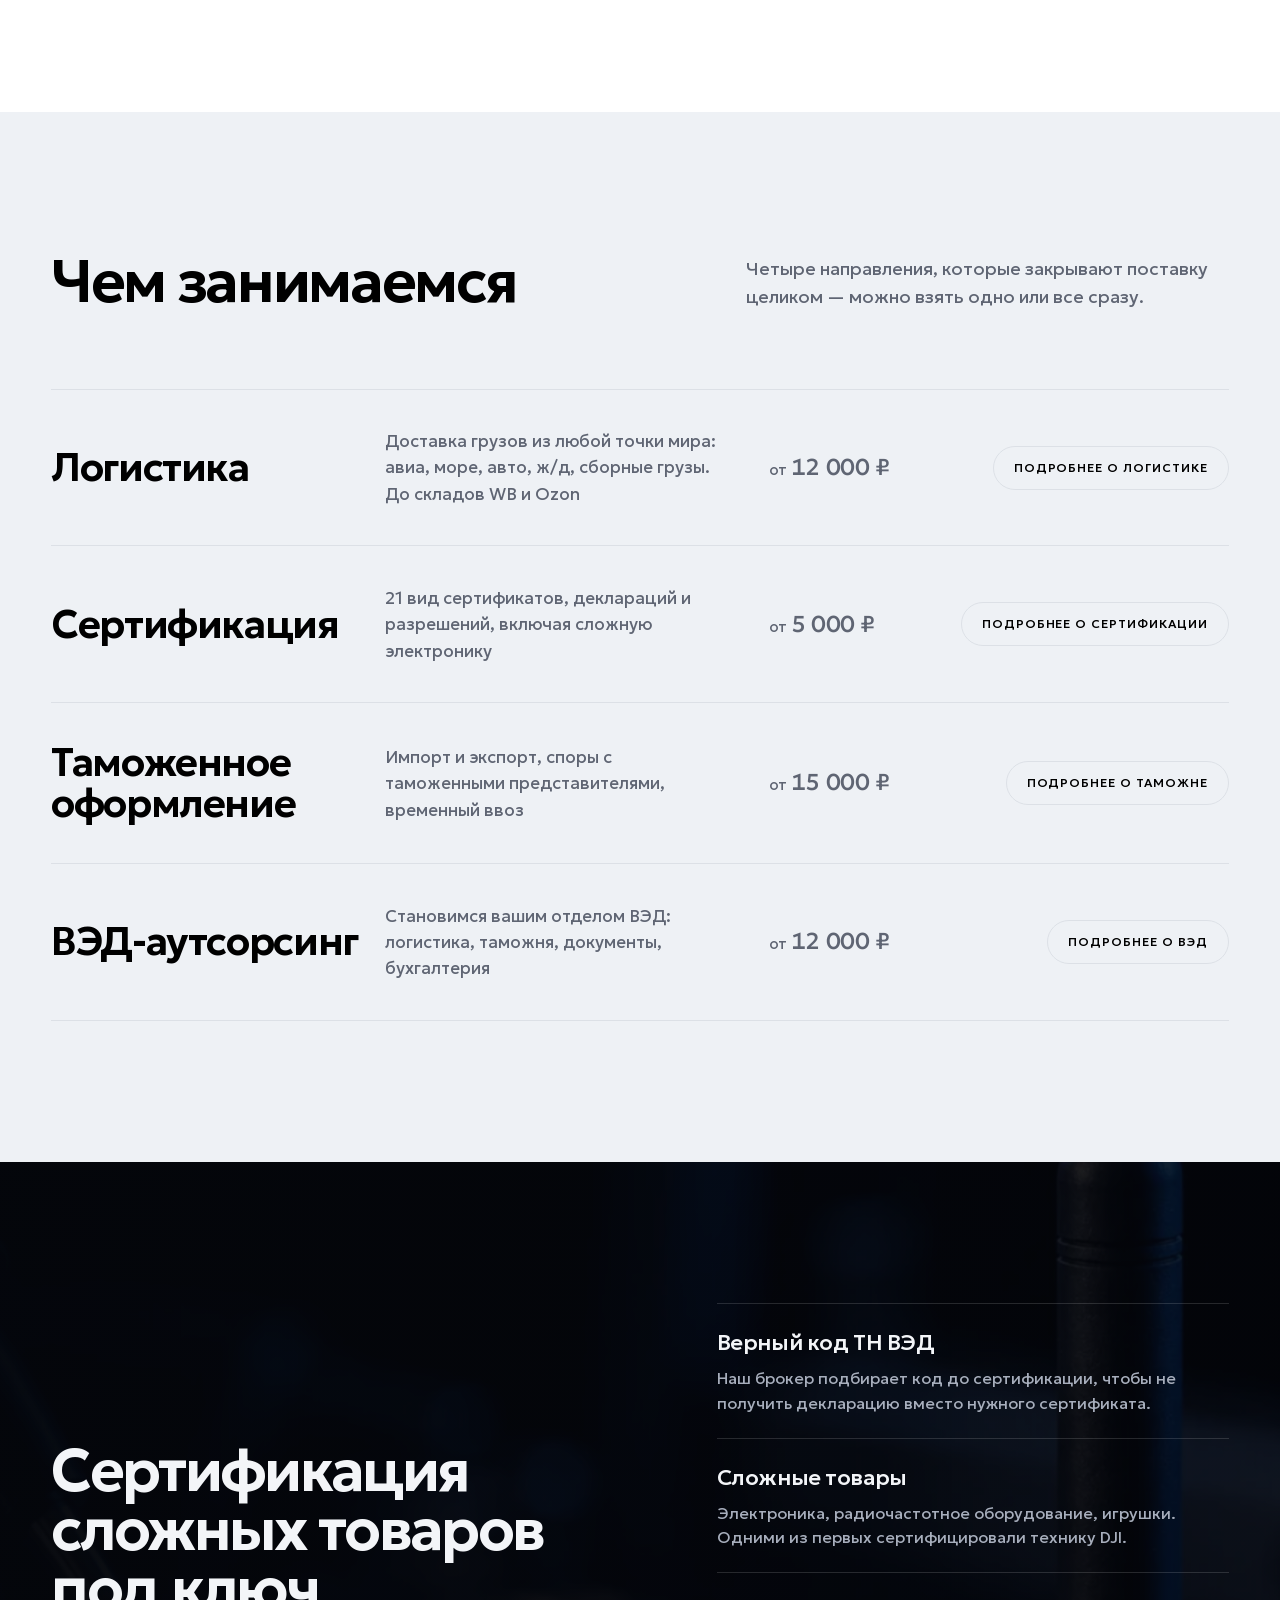
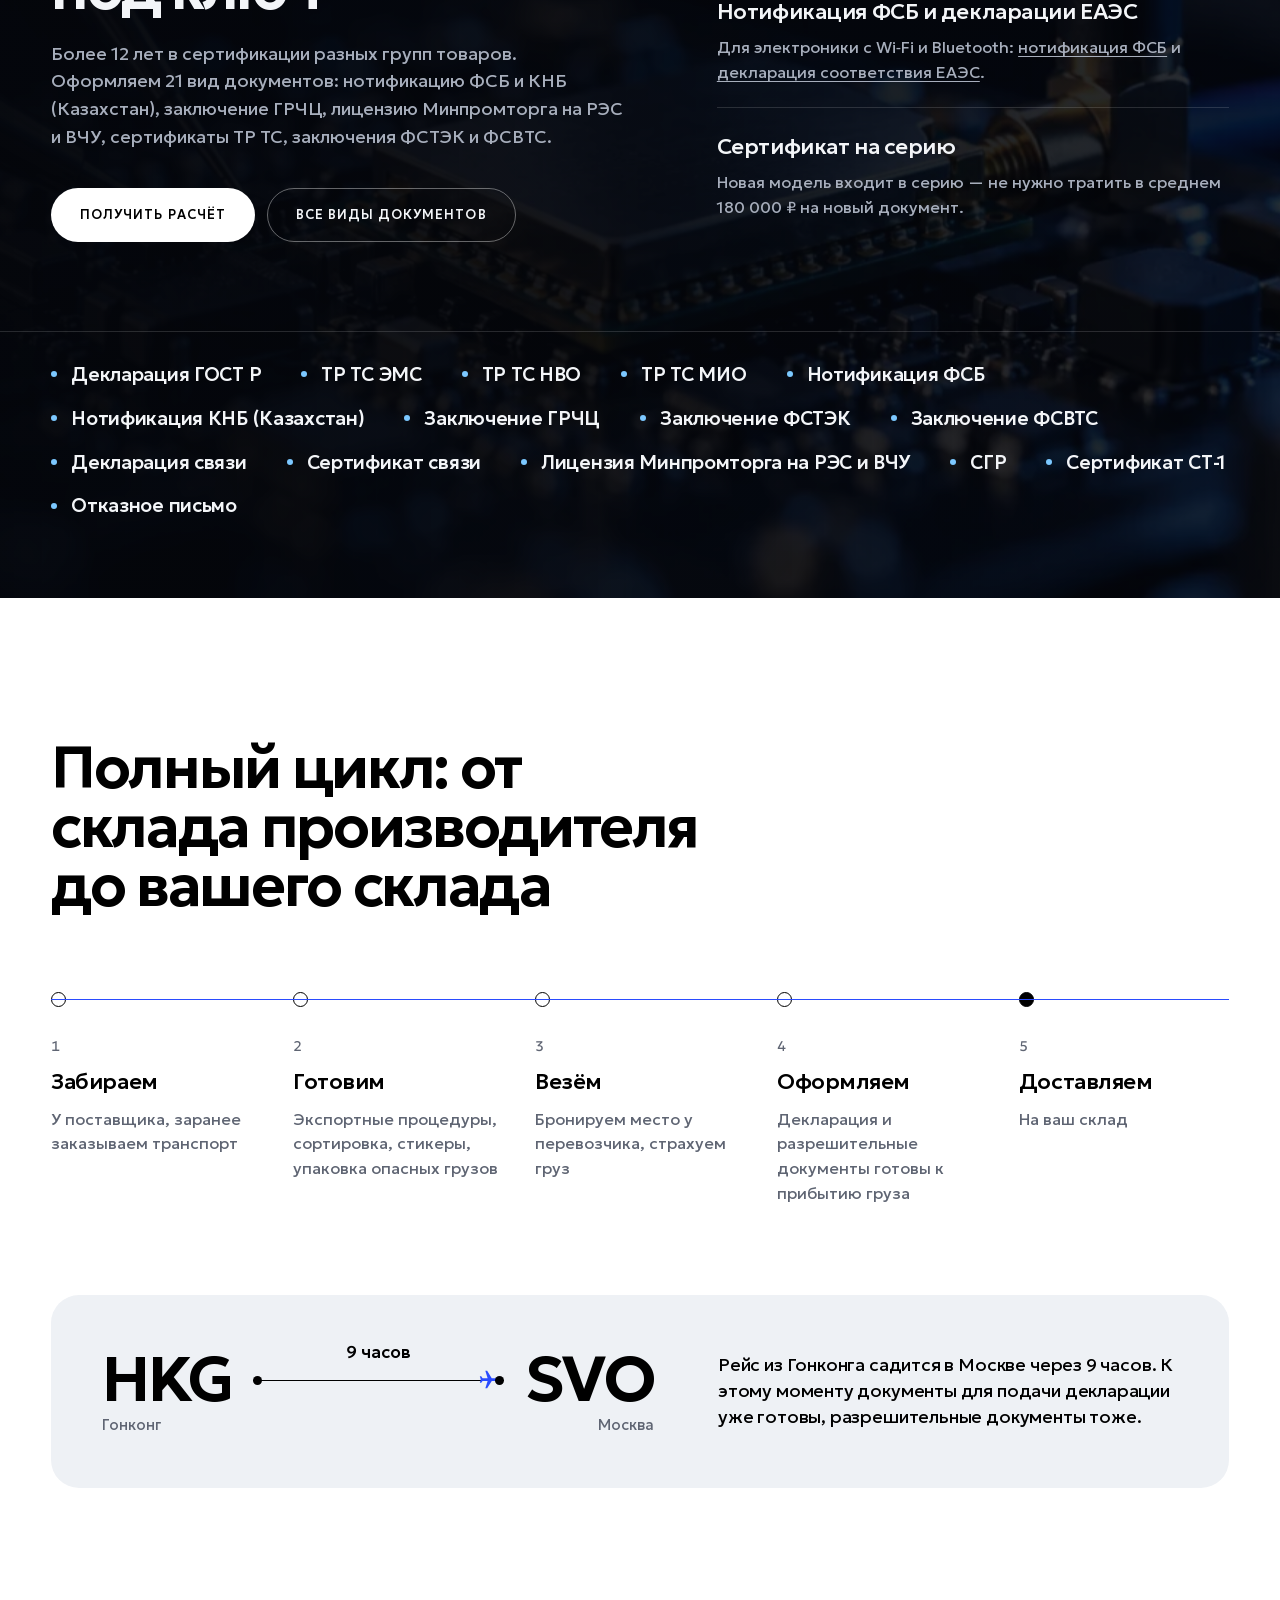
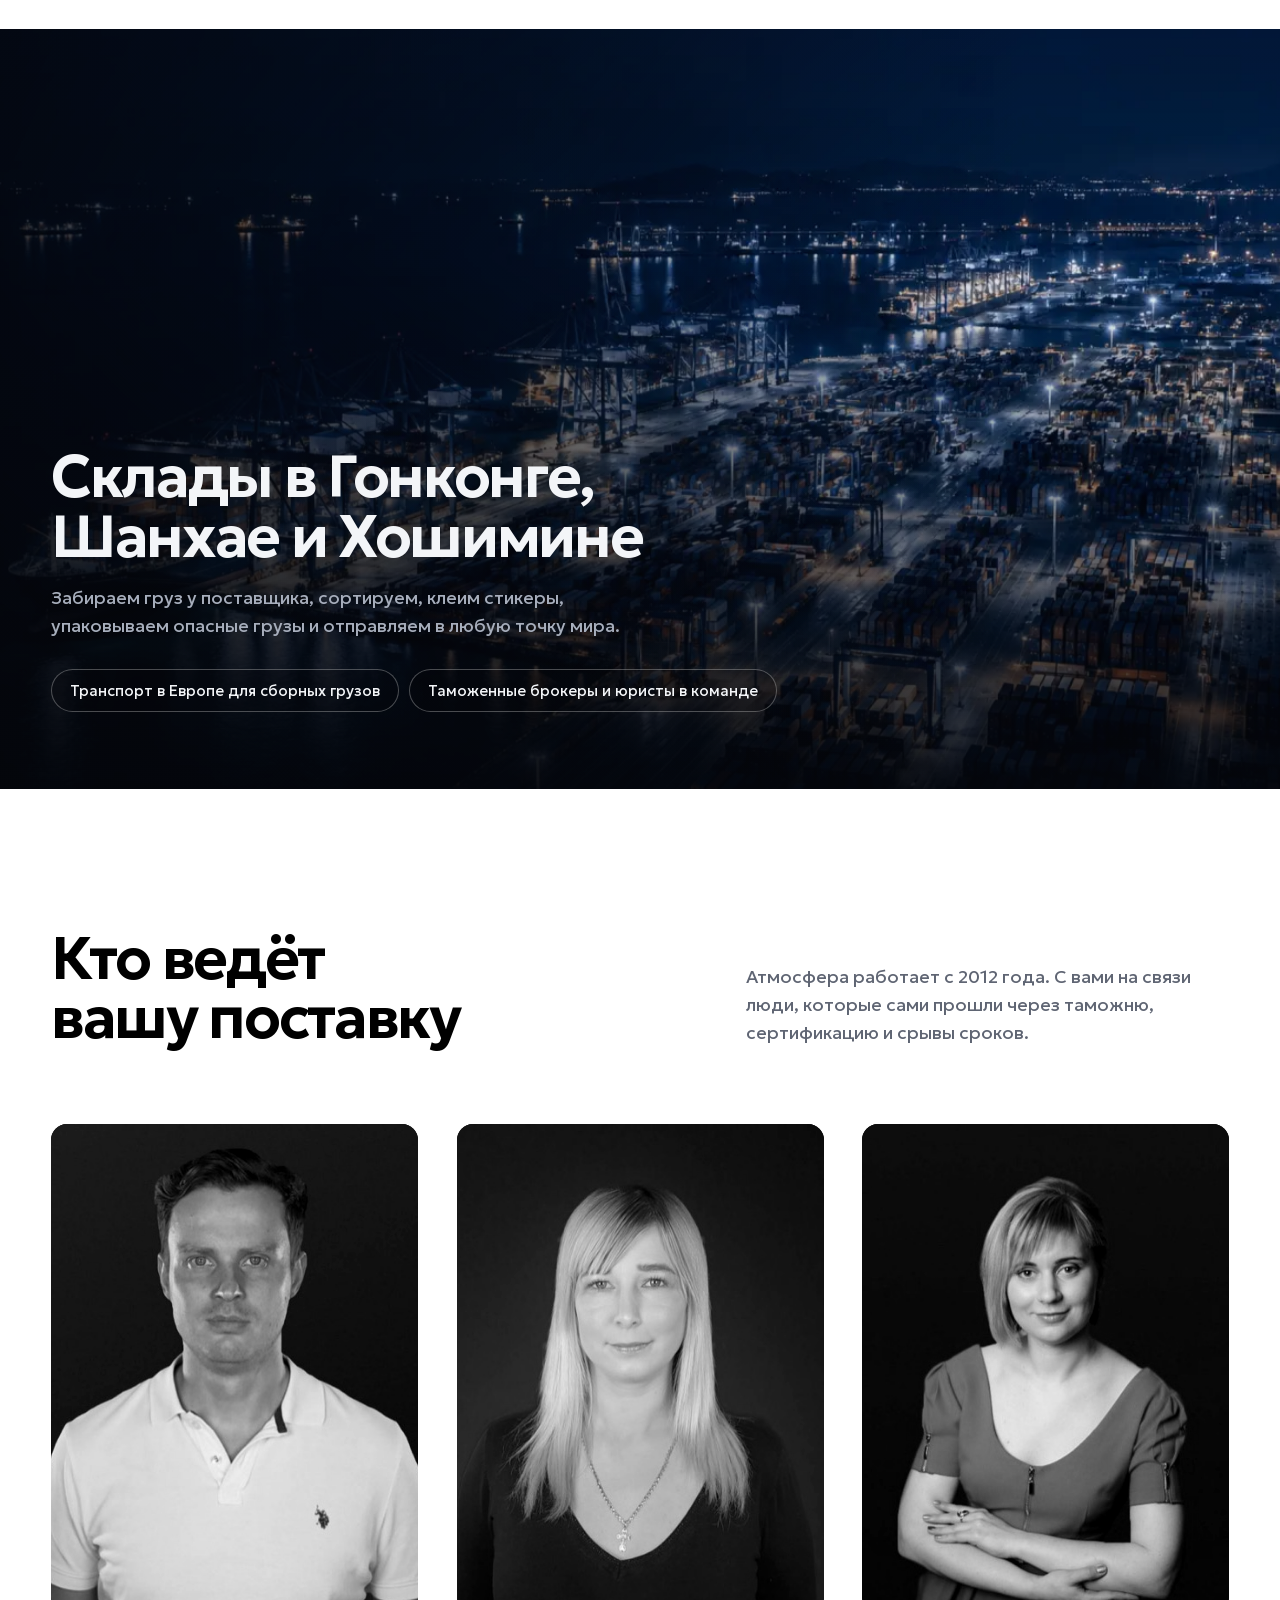
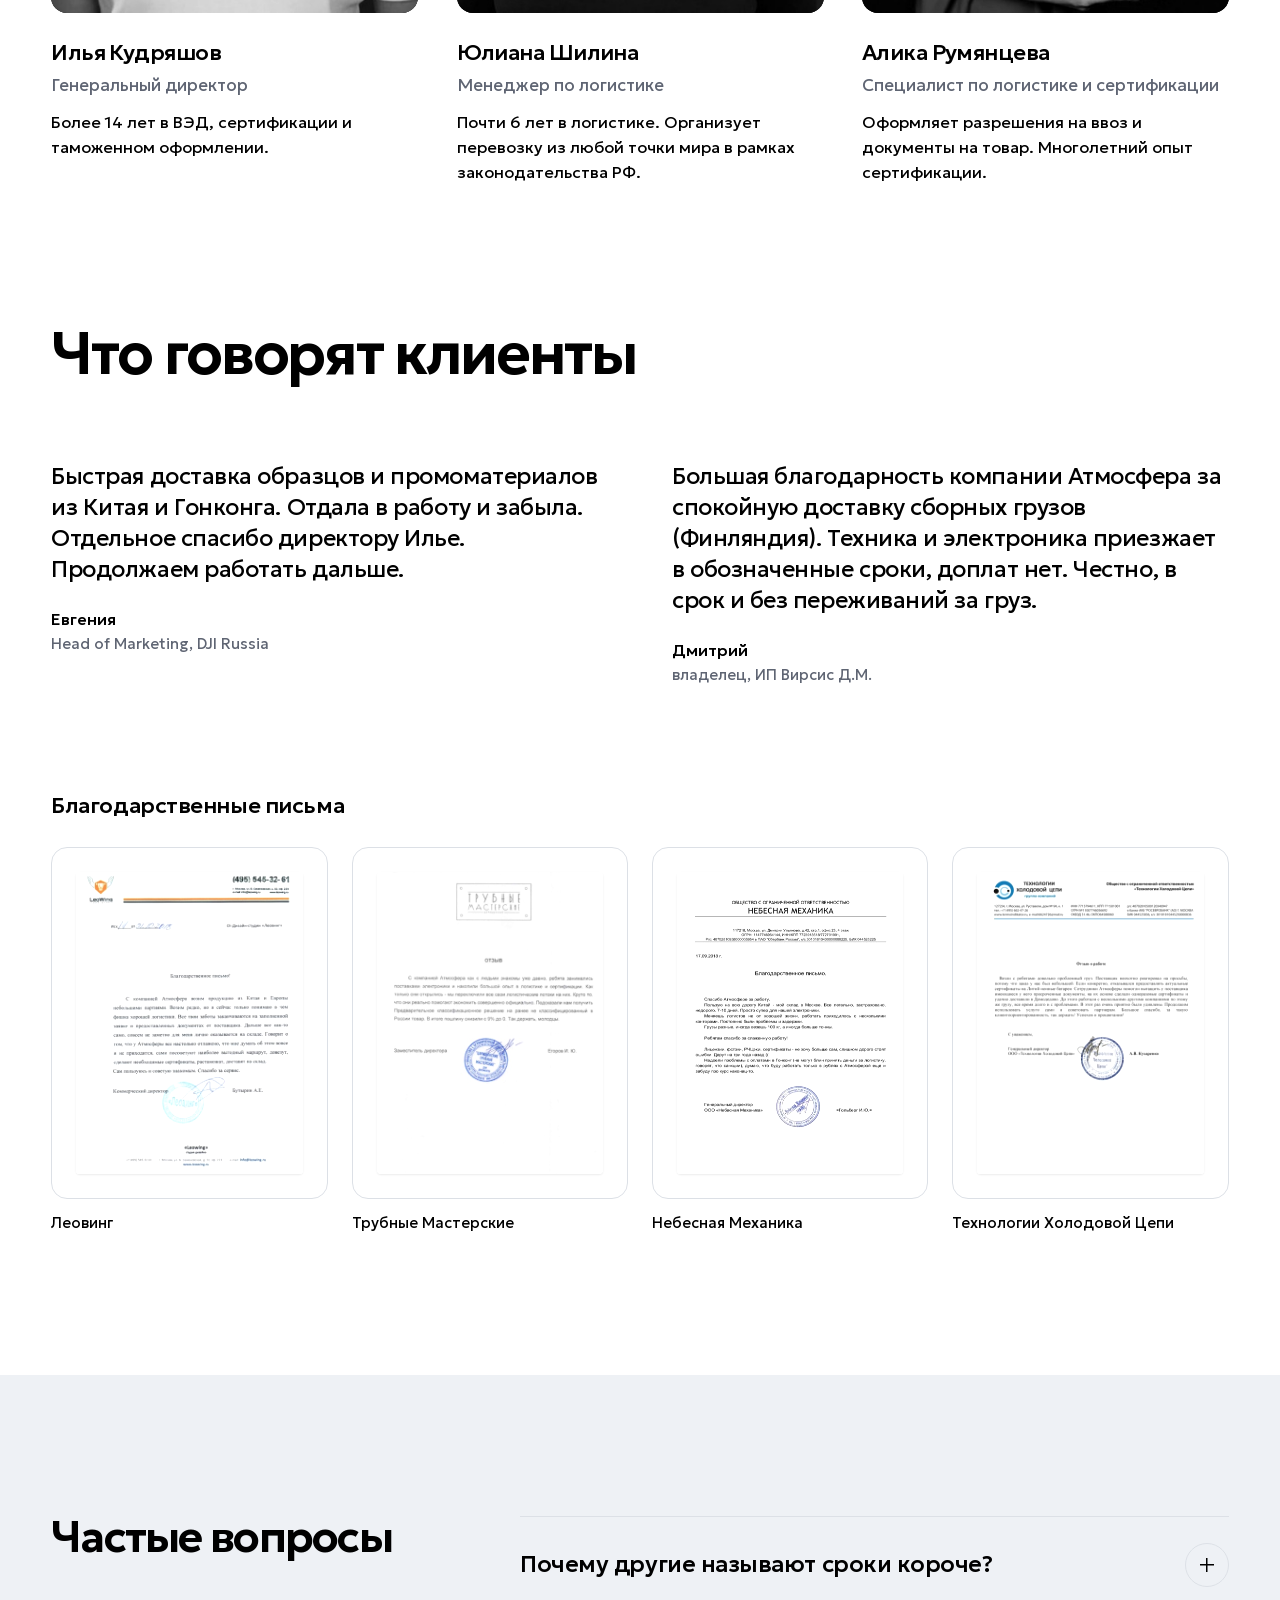
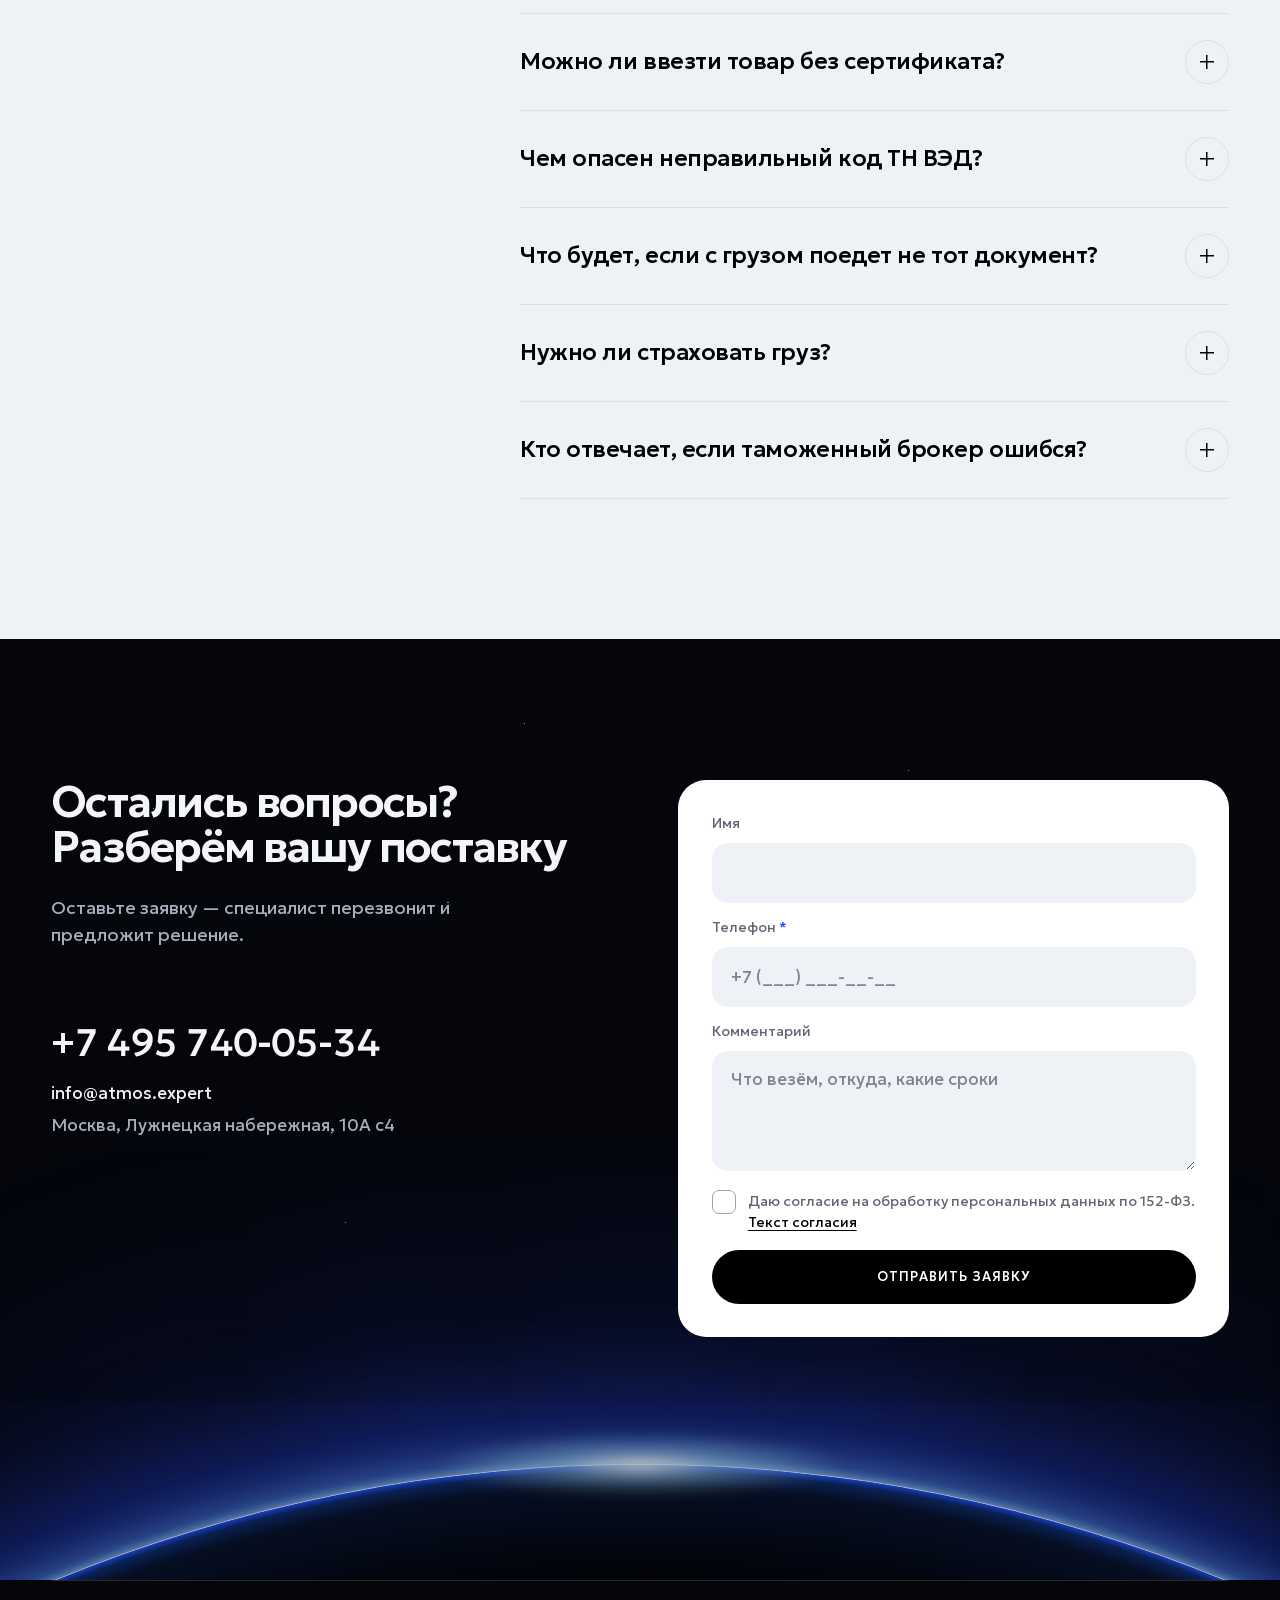
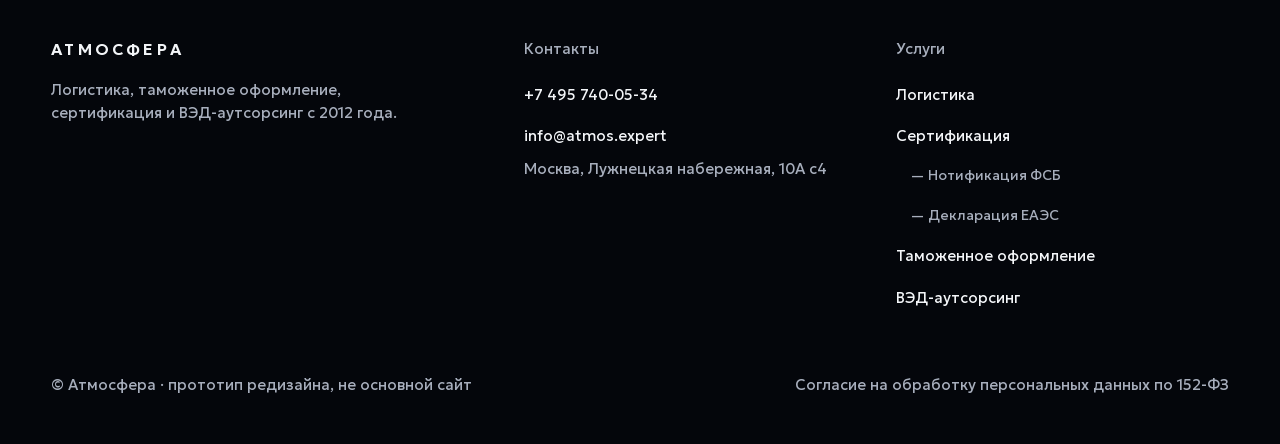
==== commit 37424241: "Обновление стенда: маркетплейсы, сроки доставки, Корея в формах Co-Authored-By: Claude Opus 5.5 <nor" ====
--- a/index.html
+++ b/index.html
@@ -31,7 +31,7 @@
           <div class="services-panel" id="services-panel">
             <p class="services-label">Услуги</p>
             <ul class="services-grid">
-            <li><a class="svc-link" href="logistika.html"><b>Логистика</b><span>Авиа, море, авто, сборные грузы</span><em>от 12 000 ₽</em></a></li>
+            <li><a class="svc-link" href="logistika.html"><b>Логистика</b><span>Авиа, море, авто, ж/д, сборные грузы</span><em>от 12 000 ₽</em></a></li>
             <li><a class="svc-link" href="sertifikaciya.html"><b>Сертификация</b><span>21 вид сертификатов и разрешений</span><em>от 5 000 ₽</em></a></li>
             <li><a class="svc-link" href="tamozhennoe-oformlenie.html"><b>Таможенное оформление</b><span>Импорт, экспорт, временный ввоз</span><em>от 15 000 ₽</em></a></li>
             <li><a class="svc-link" href="ved.html"><b>ВЭД-аутсорсинг</b><span>Ваш отдел ВЭД под ключ</span><em>от 12 000 ₽</em></a></li>
@@ -63,7 +63,7 @@
     <div class="wrap hero-inner">
       <div>
         <h1 id="hero-title" data-split>Доставка, растаможка и&nbsp;сертификация товаров из&nbsp;Китая, Кореи и&nbsp;Вьетнама под&nbsp;ключ</h1>
-        <p class="hero-lead">Забираем товар у поставщика, везём, оформляем на таможне и делаем сертификаты — одна команда от склада в Китае до вашего склада. К прилёту груза декларация уже готова к подаче.</p>
+        <p class="hero-lead">Забираем товар у поставщика, везём, оформляем на таможне и делаем сертификаты — одна команда от склада в Китае до вашего склада или склада Wildberries и Ozon. К прилёту груза декларация уже готова к подаче.</p>
         <div class="hero-actions">
           <a class="btn btn-light" href="#calc" data-to-phone>Получить расчёт</a>
           <a class="btn btn-outline-light" href="tel:+74957400534">Позвонить</a>
@@ -102,6 +102,7 @@
               <select id="calc-from" name="from">
                 <option>Китай</option>
                 <option>Гонконг</option>
+                <option>Корея</option>
                 <option>Вьетнам</option>
                 <option>Европа</option>
                 <option>США</option>
@@ -154,7 +155,7 @@
       <div class="services">
         <article class="service" id="svc-logistics">
           <h3>Логистика</h3>
-          <p>Доставка грузов из любой точки мира: авиа, море, авто, сборные грузы</p>
+          <p>Доставка грузов из любой точки мира: авиа, море, авто, ж/д, сборные грузы. До складов WB и Ozon</p>
           <p class="price"><small>от</small>12 000 ₽</p>
           <a class="btn btn-sm btn-outline" href="logistika.html">Подробнее о логистике</a>
         </article>
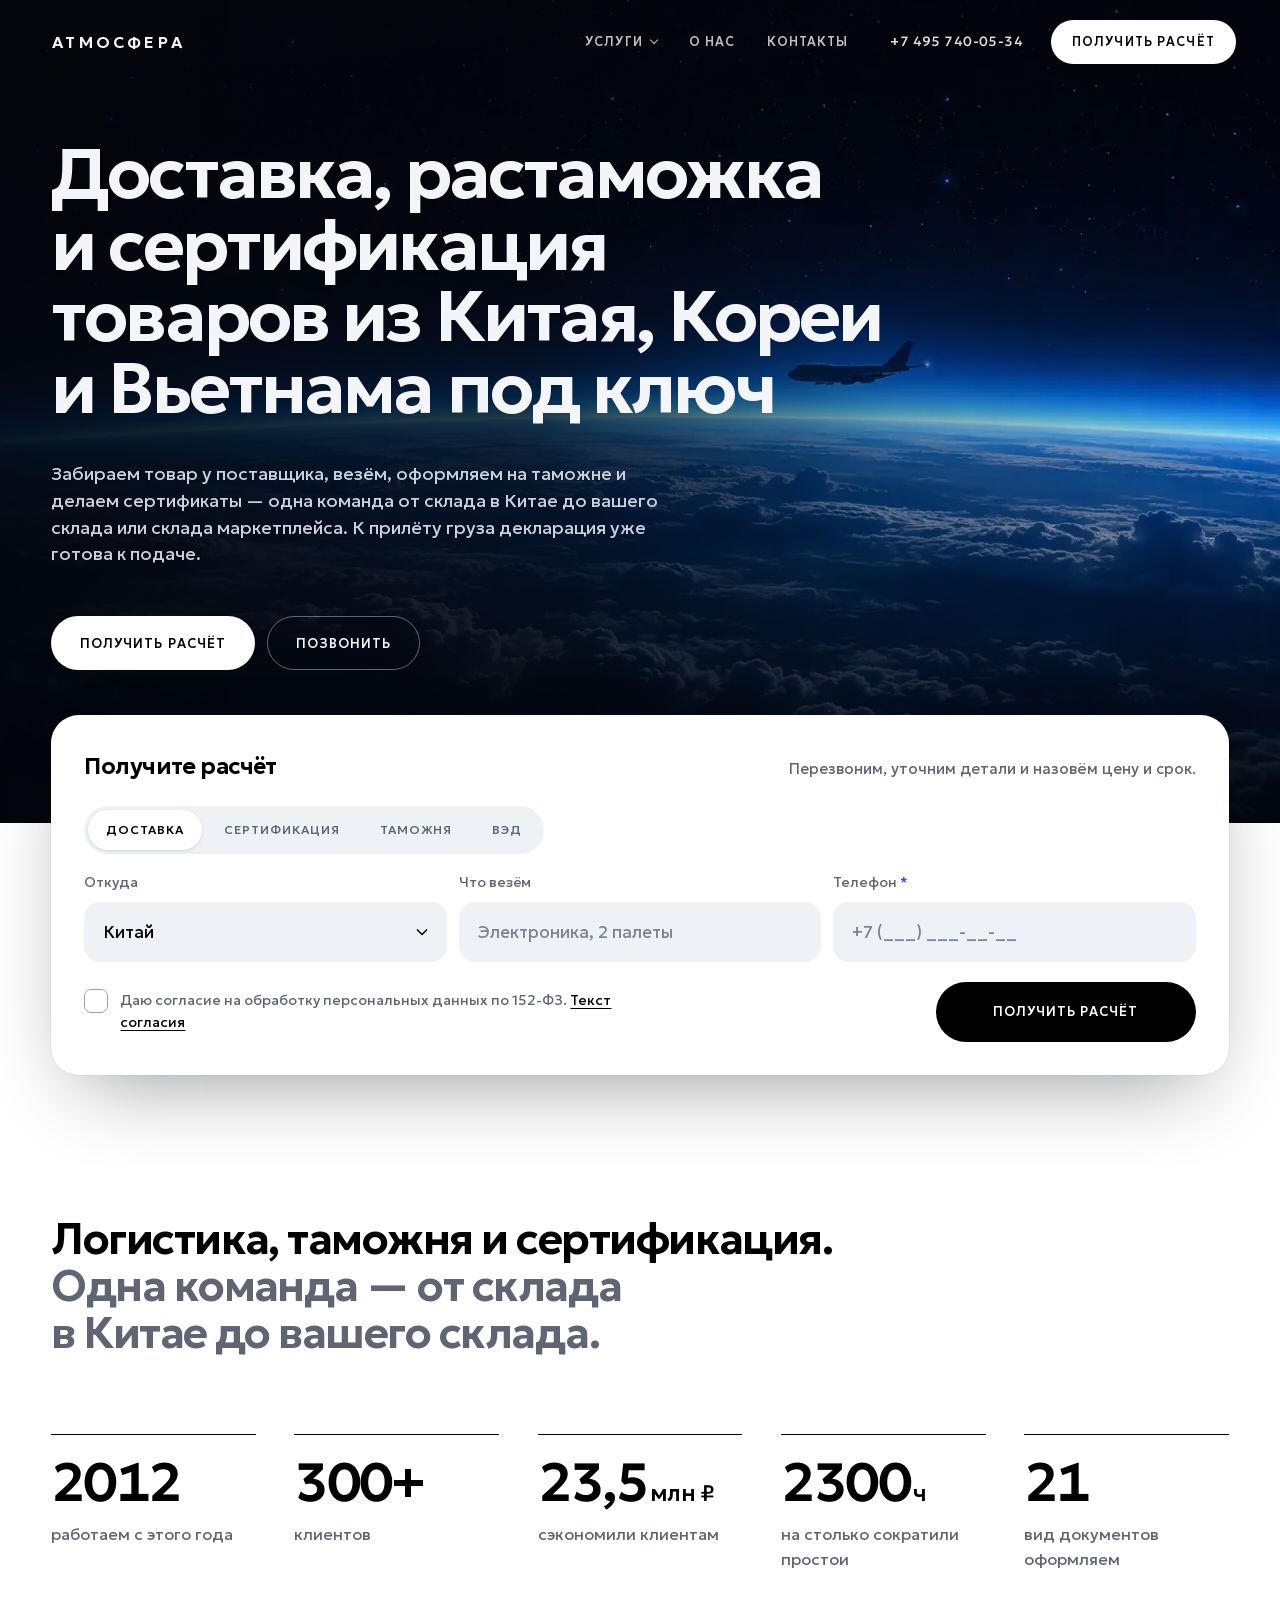
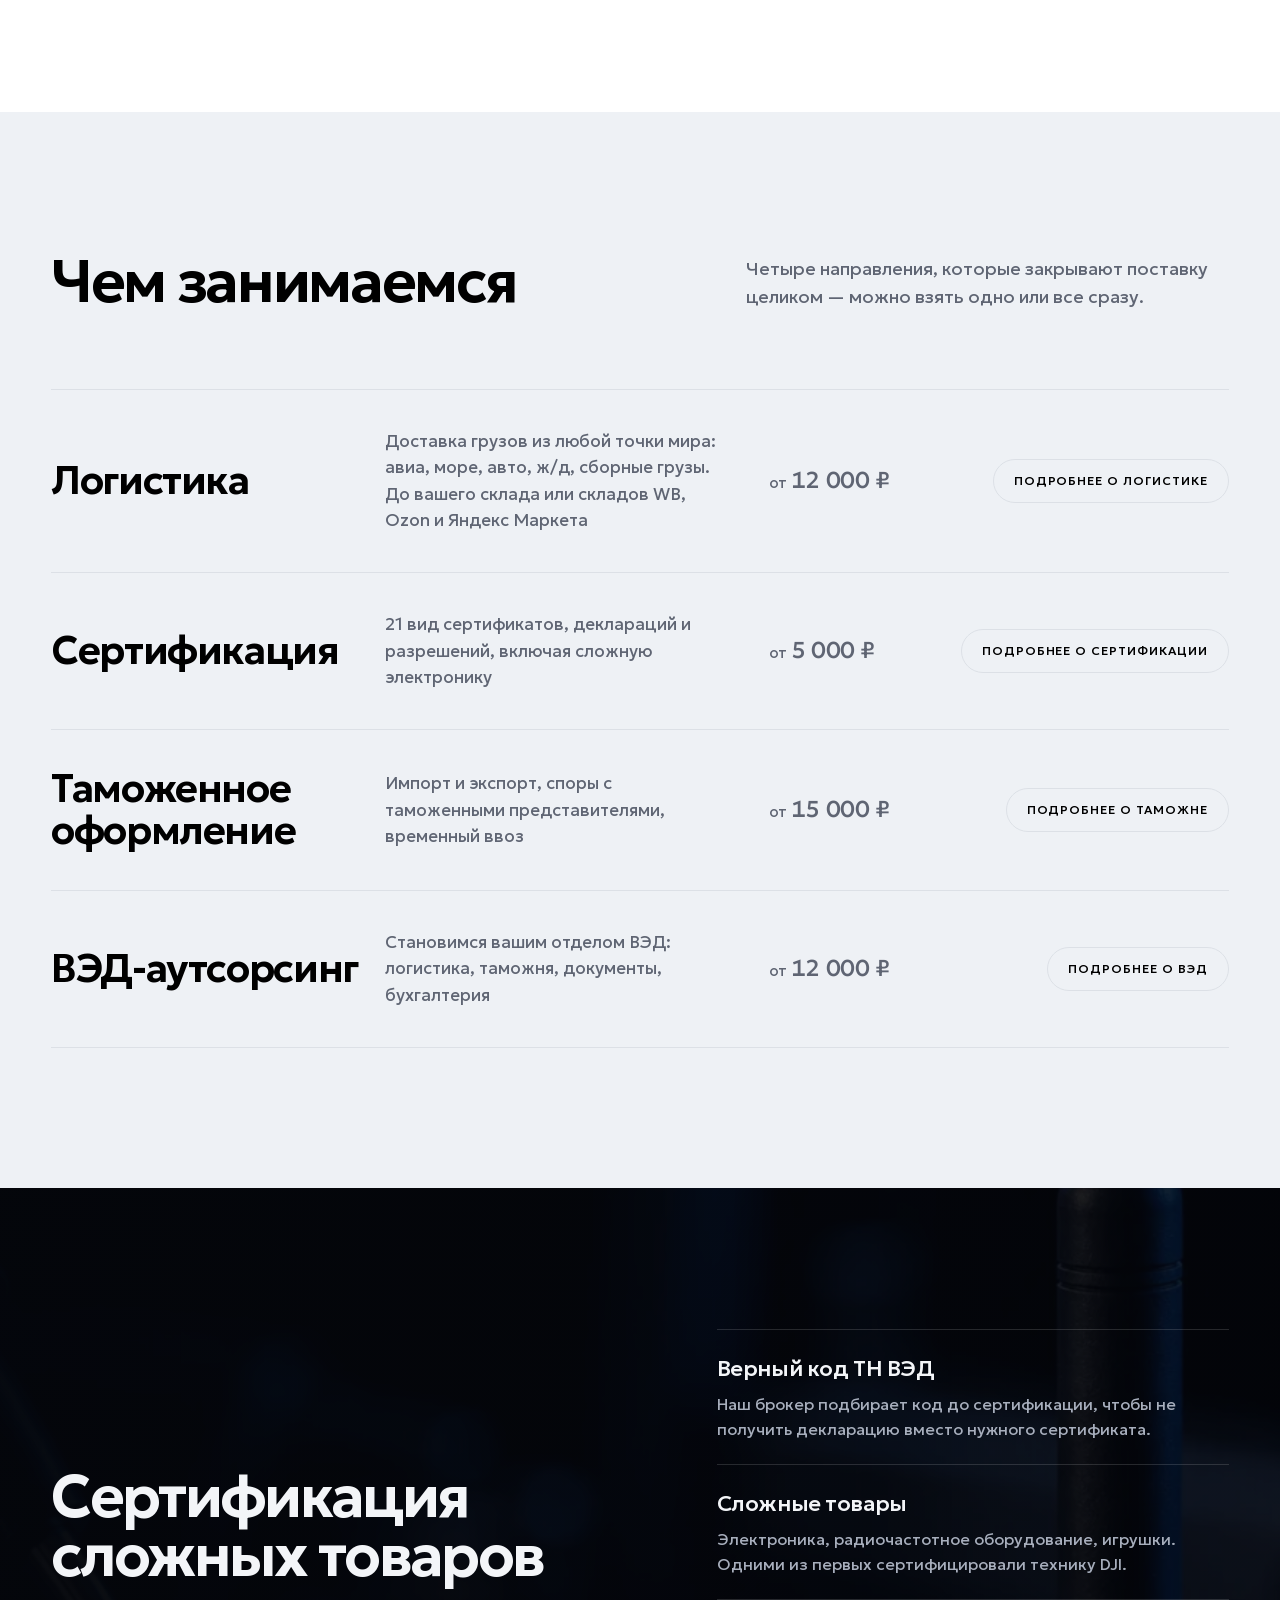
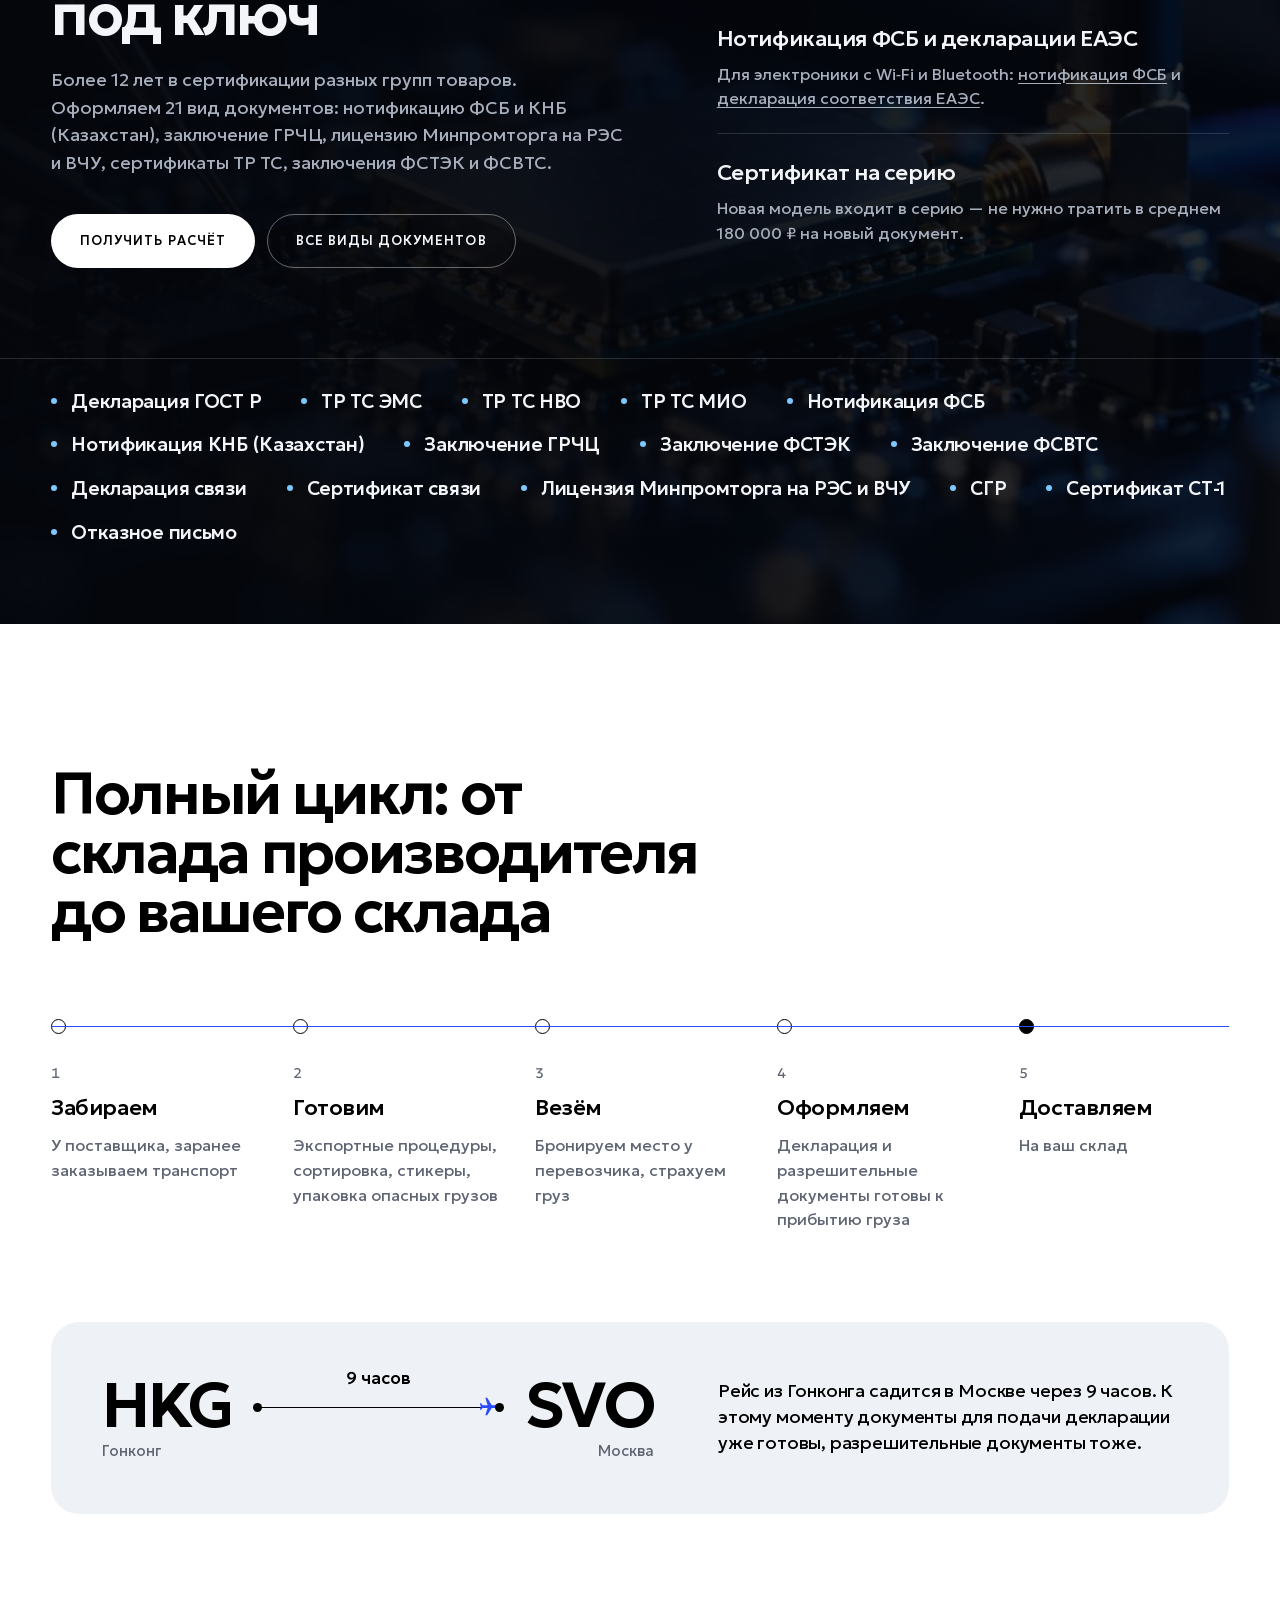
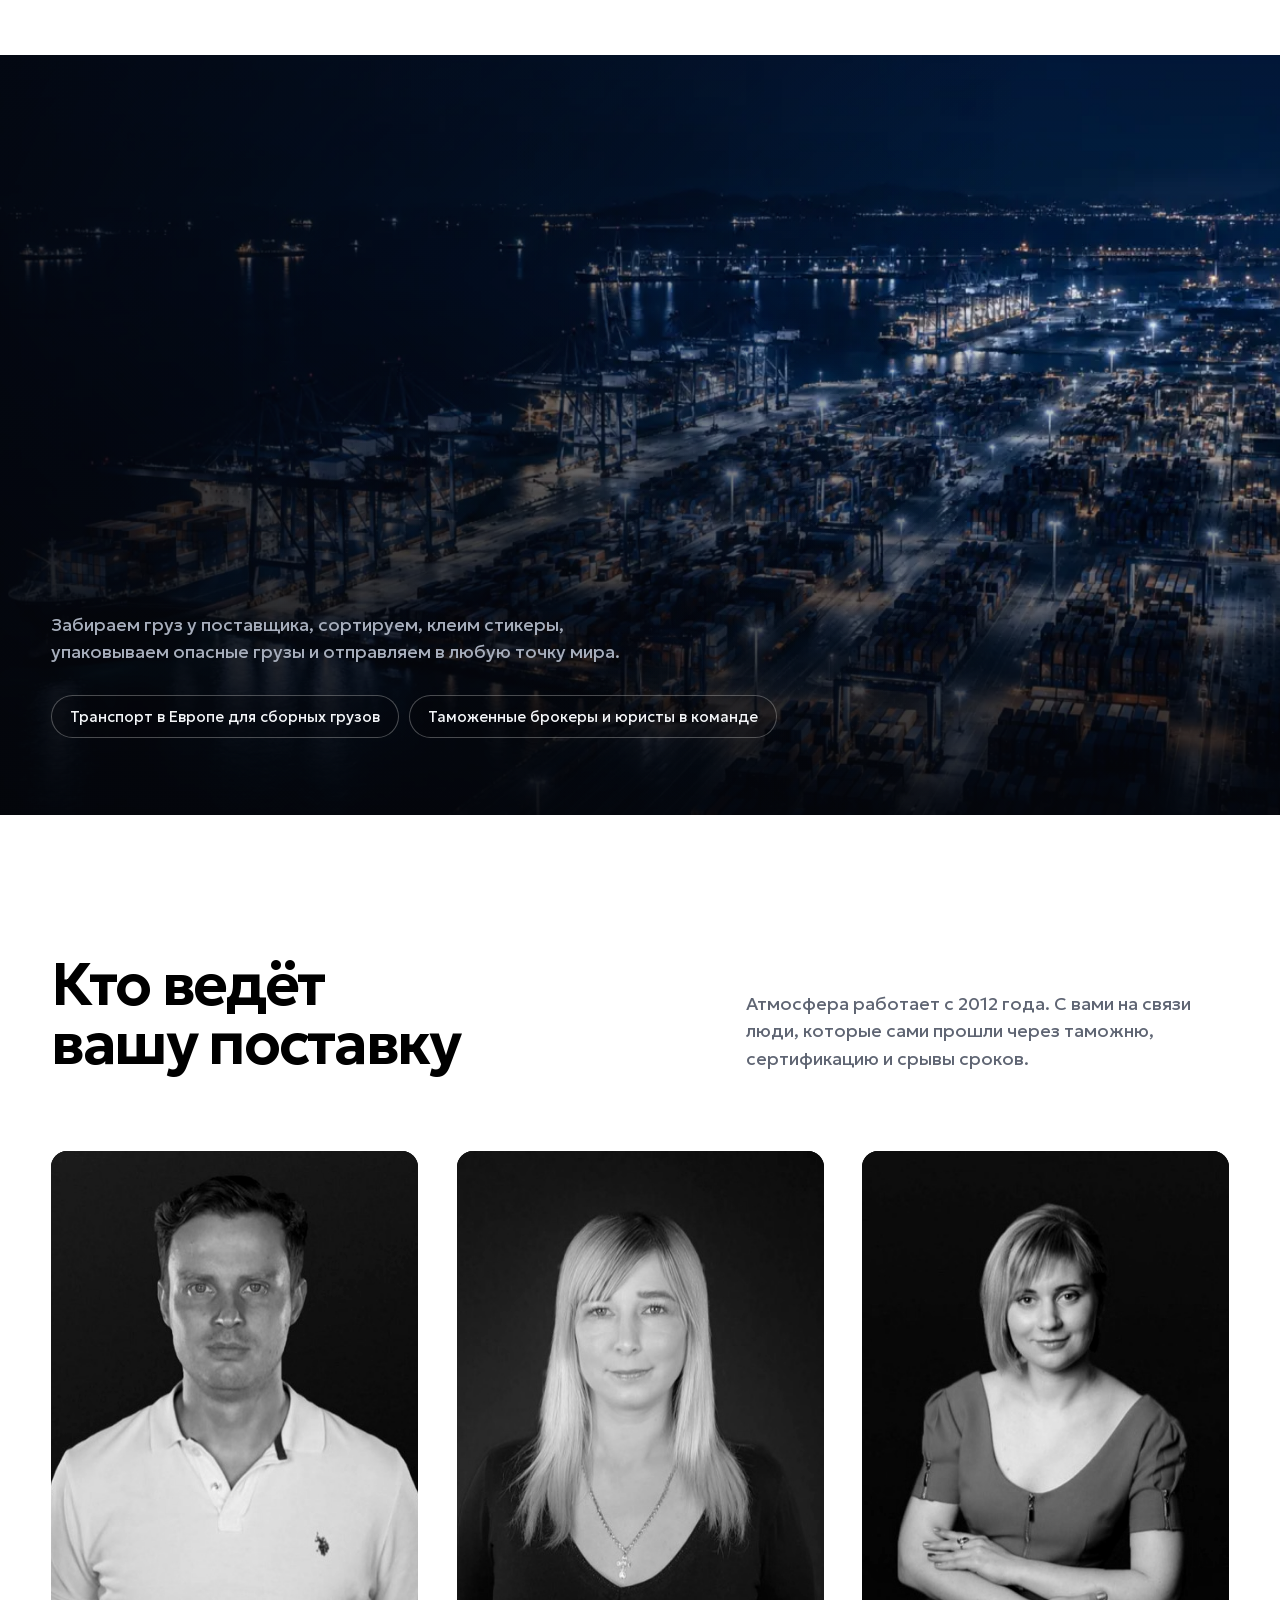
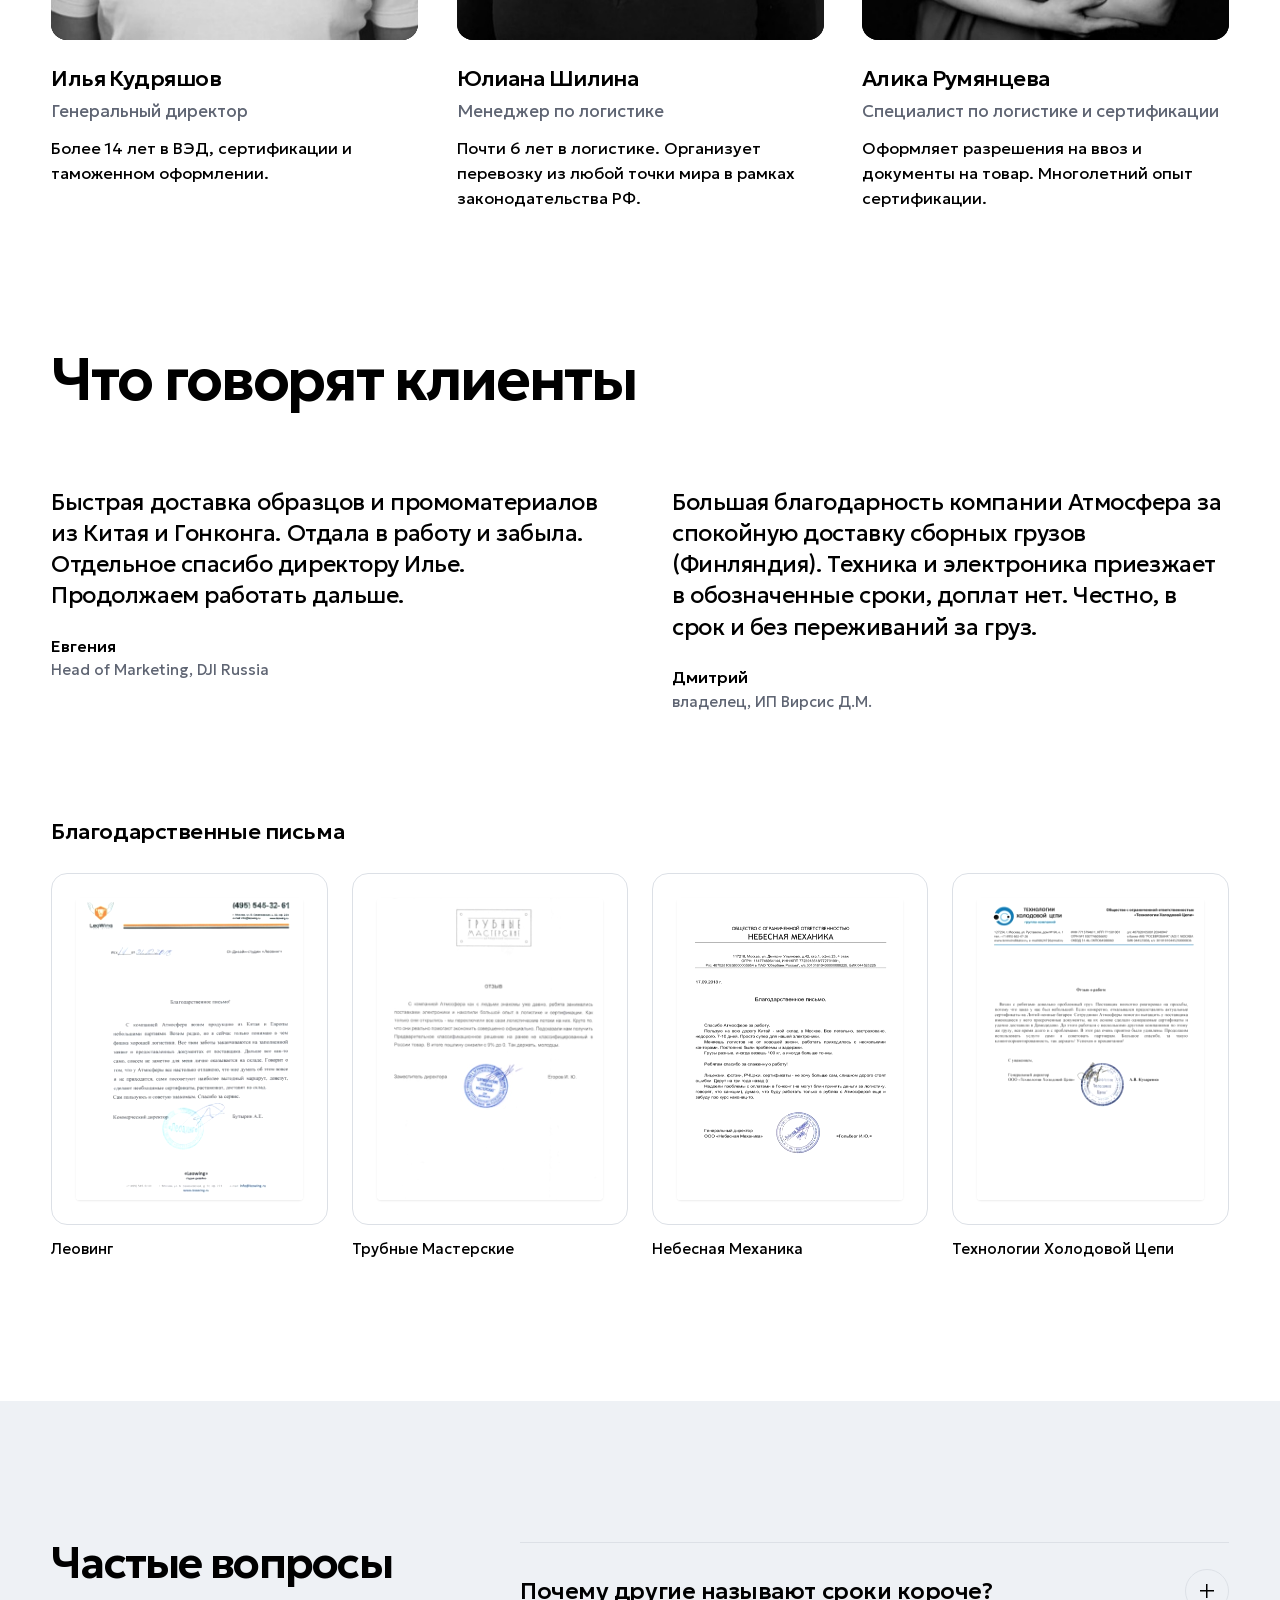
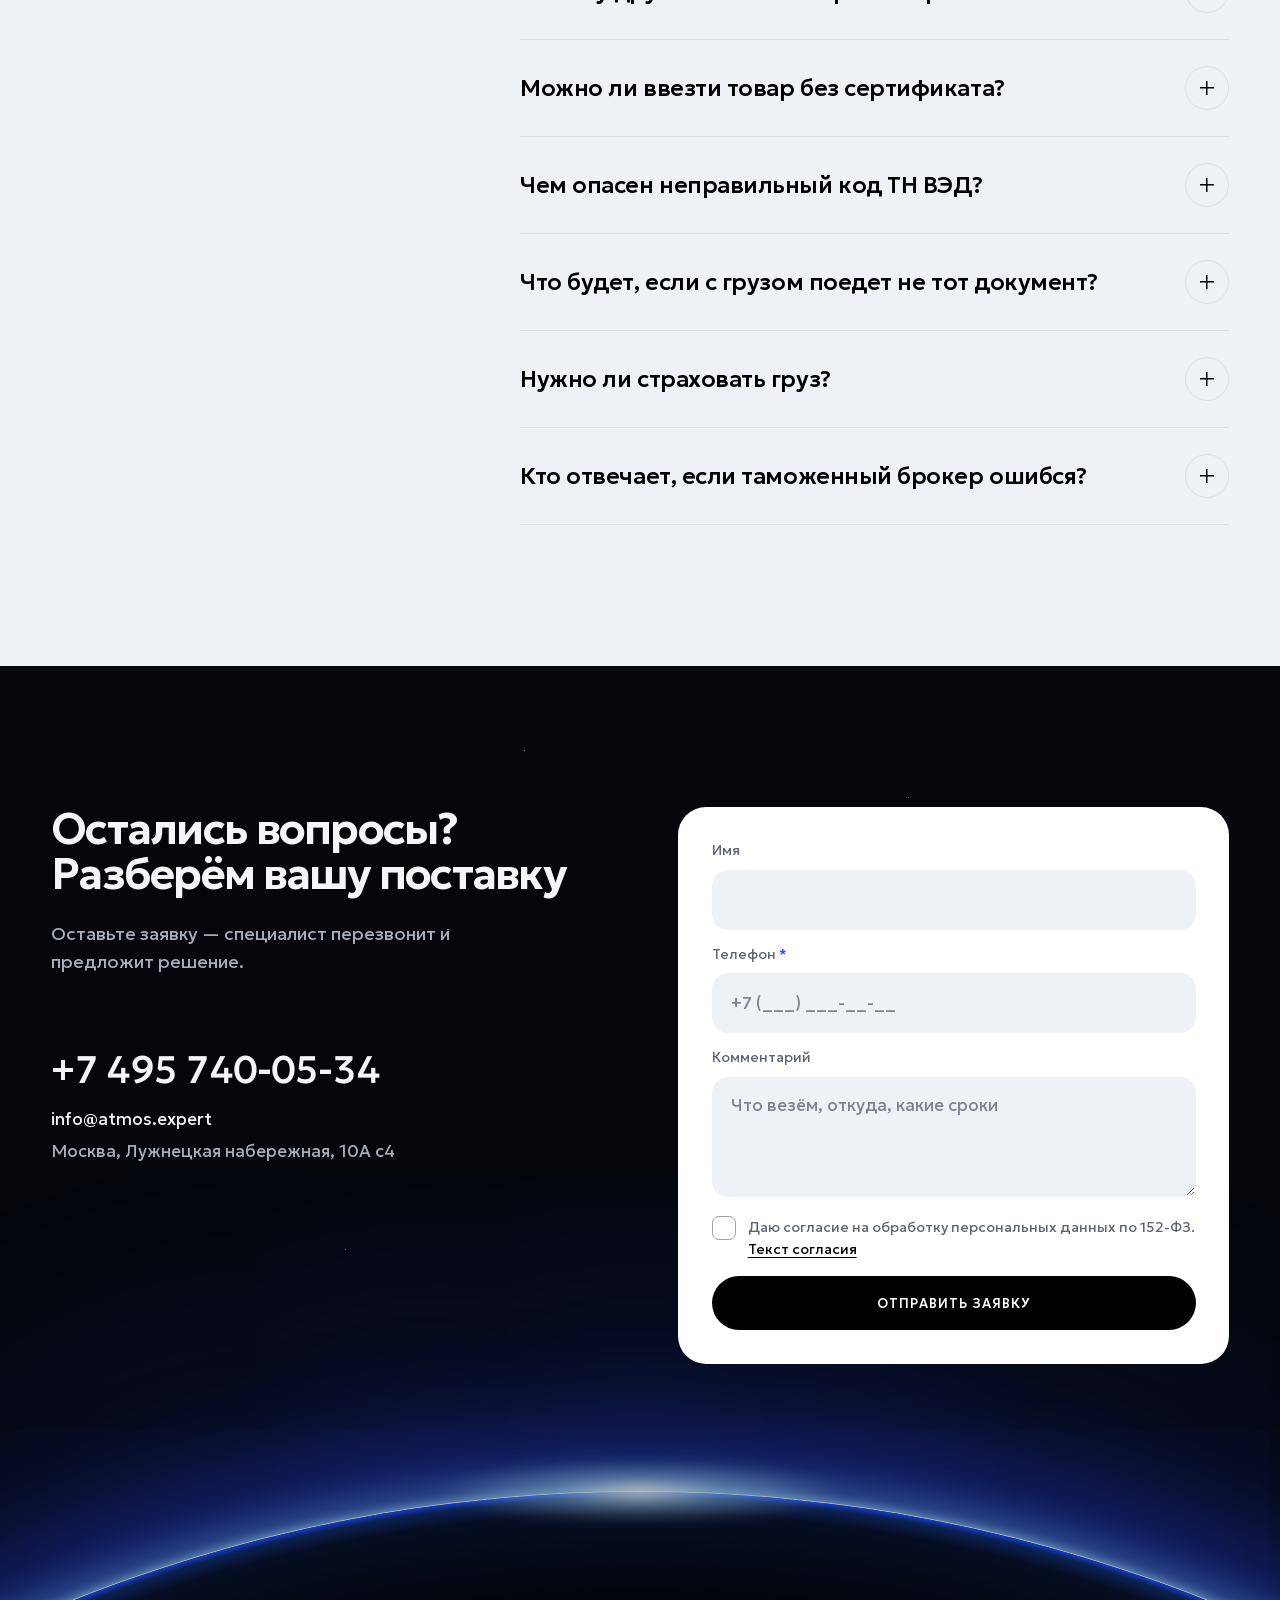
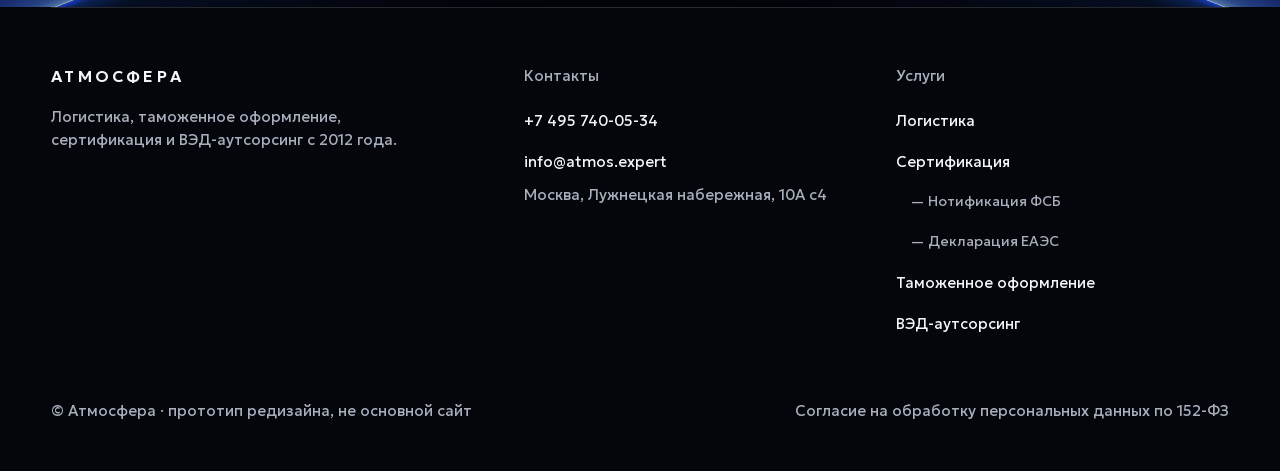
==== commit 661f7dd8: "Обновление стенда: склады клиента и маркетплейсов, Яндекс Маркет Co-Authored-By: Claude Opus 5.5 <no" ====
--- a/index.html
+++ b/index.html
@@ -63,7 +63,7 @@
     <div class="wrap hero-inner">
       <div>
         <h1 id="hero-title" data-split>Доставка, растаможка и&nbsp;сертификация товаров из&nbsp;Китая, Кореи и&nbsp;Вьетнама под&nbsp;ключ</h1>
-        <p class="hero-lead">Забираем товар у поставщика, везём, оформляем на таможне и делаем сертификаты — одна команда от склада в Китае до вашего склада или склада Wildberries и Ozon. К прилёту груза декларация уже готова к подаче.</p>
+        <p class="hero-lead">Забираем товар у поставщика, везём, оформляем на таможне и делаем сертификаты — одна команда от склада в Китае до вашего склада или склада маркетплейса. К прилёту груза декларация уже готова к подаче.</p>
         <div class="hero-actions">
           <a class="btn btn-light" href="#calc" data-to-phone>Получить расчёт</a>
           <a class="btn btn-outline-light" href="tel:+74957400534">Позвонить</a>
@@ -155,7 +155,7 @@
       <div class="services">
         <article class="service" id="svc-logistics">
           <h3>Логистика</h3>
-          <p>Доставка грузов из любой точки мира: авиа, море, авто, ж/д, сборные грузы. До складов WB и Ozon</p>
+          <p>Доставка грузов из любой точки мира: авиа, море, авто, ж/д, сборные грузы. До вашего склада или складов WB, Ozon и Яндекс Маркета</p>
           <p class="price"><small>от</small>12 000 ₽</p>
           <a class="btn btn-sm btn-outline" href="logistika.html">Подробнее о логистике</a>
         </article>
